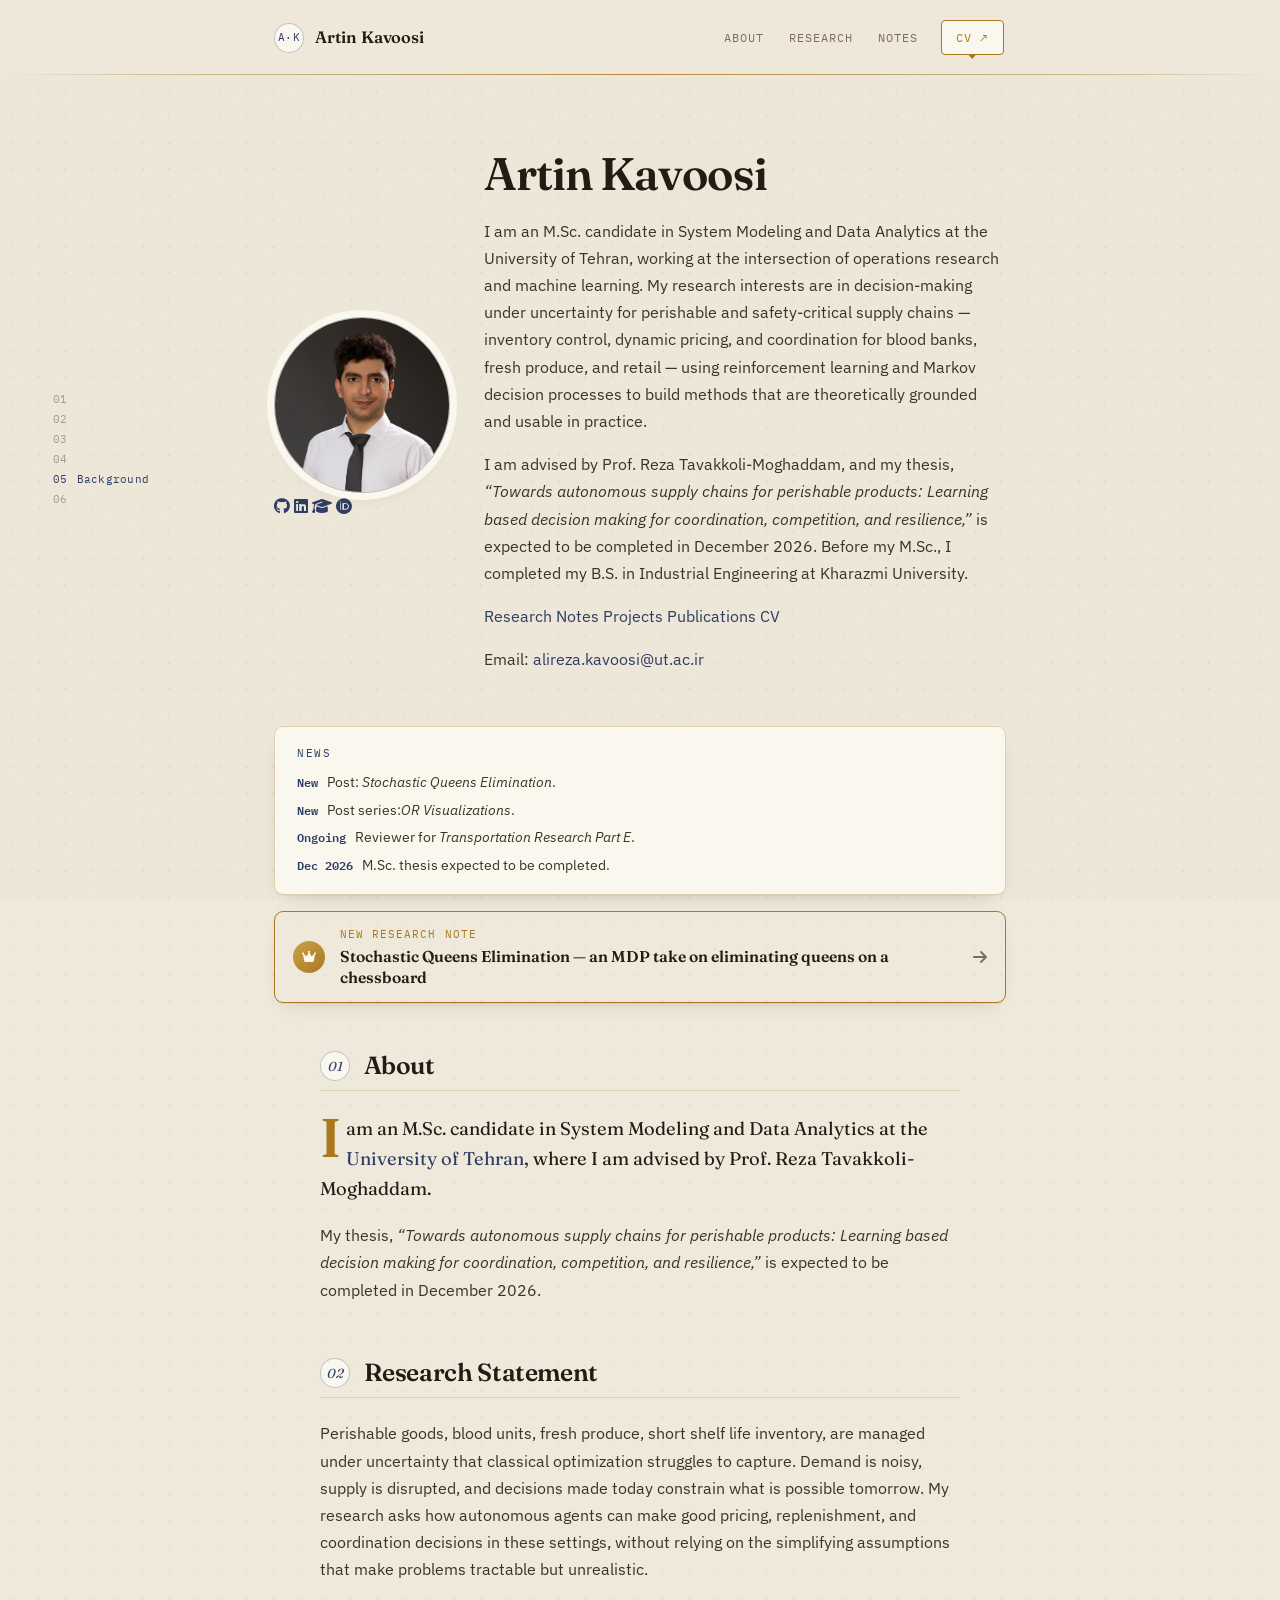
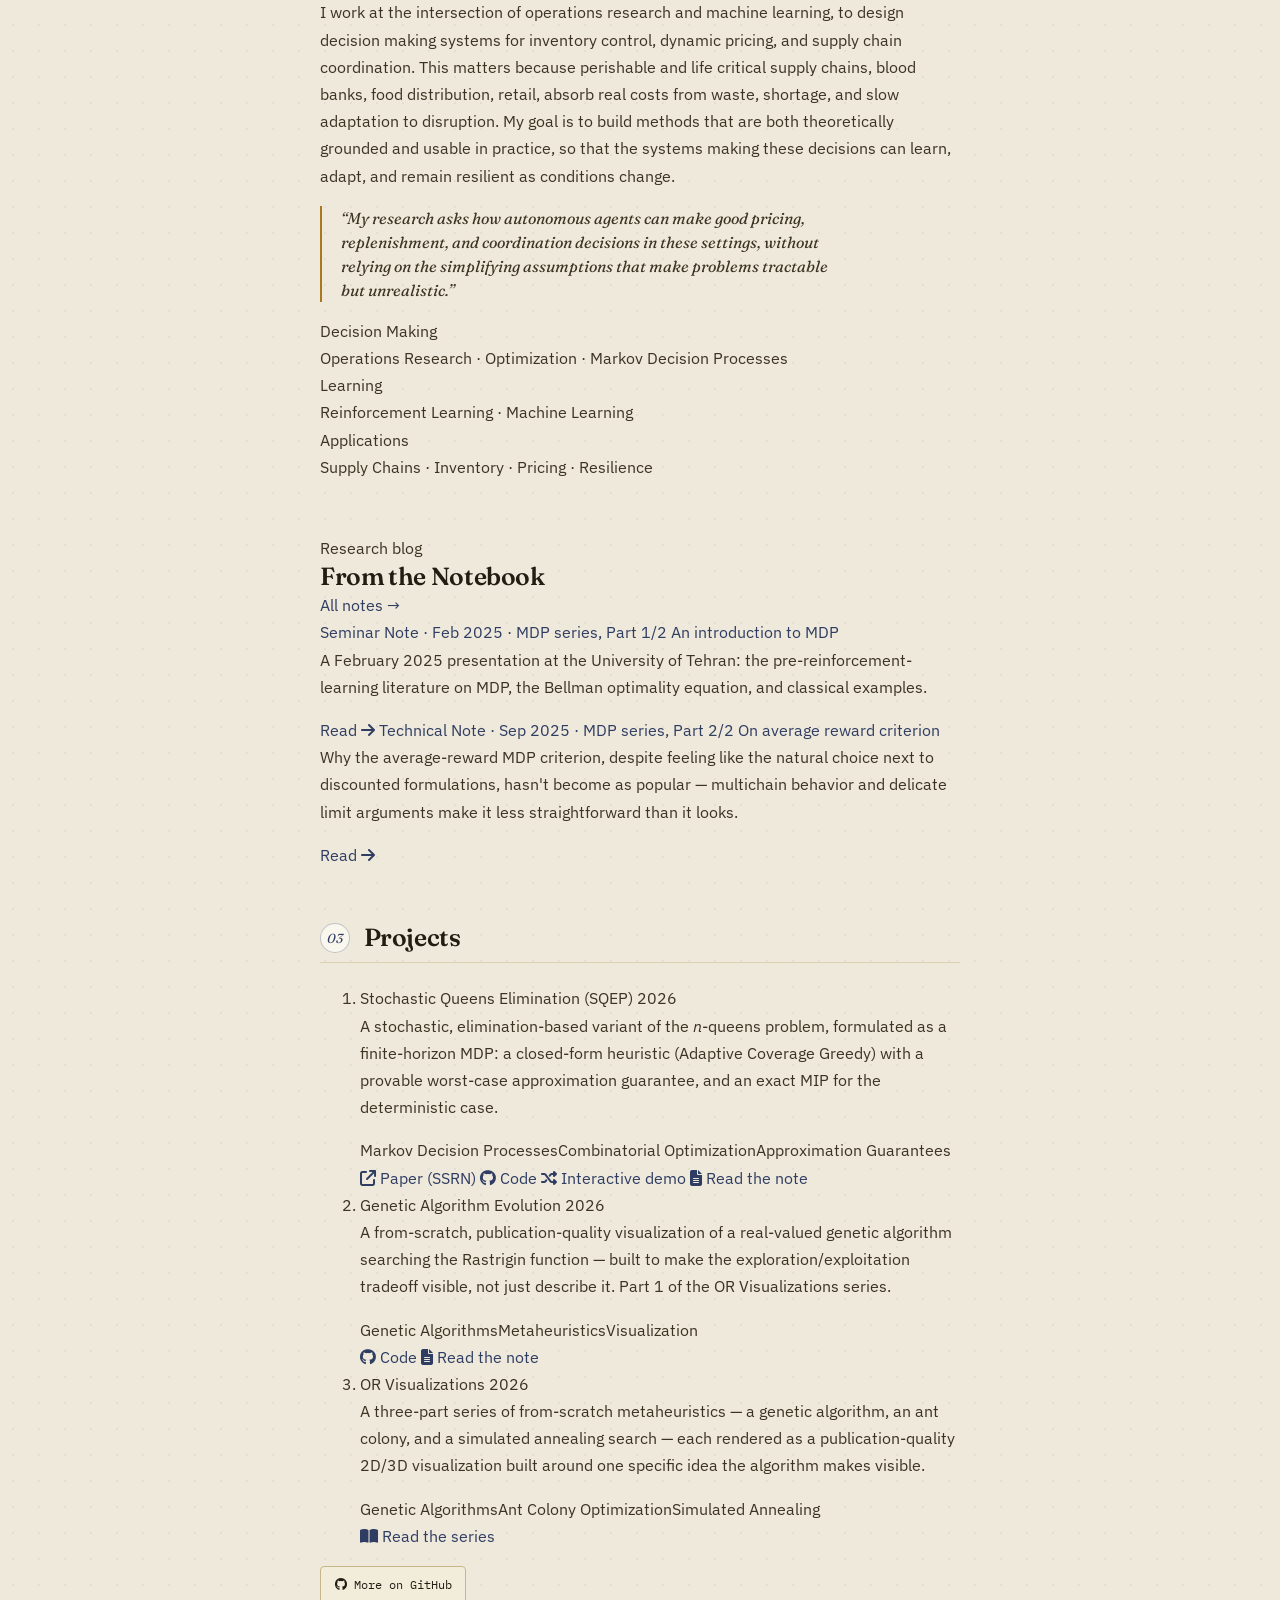
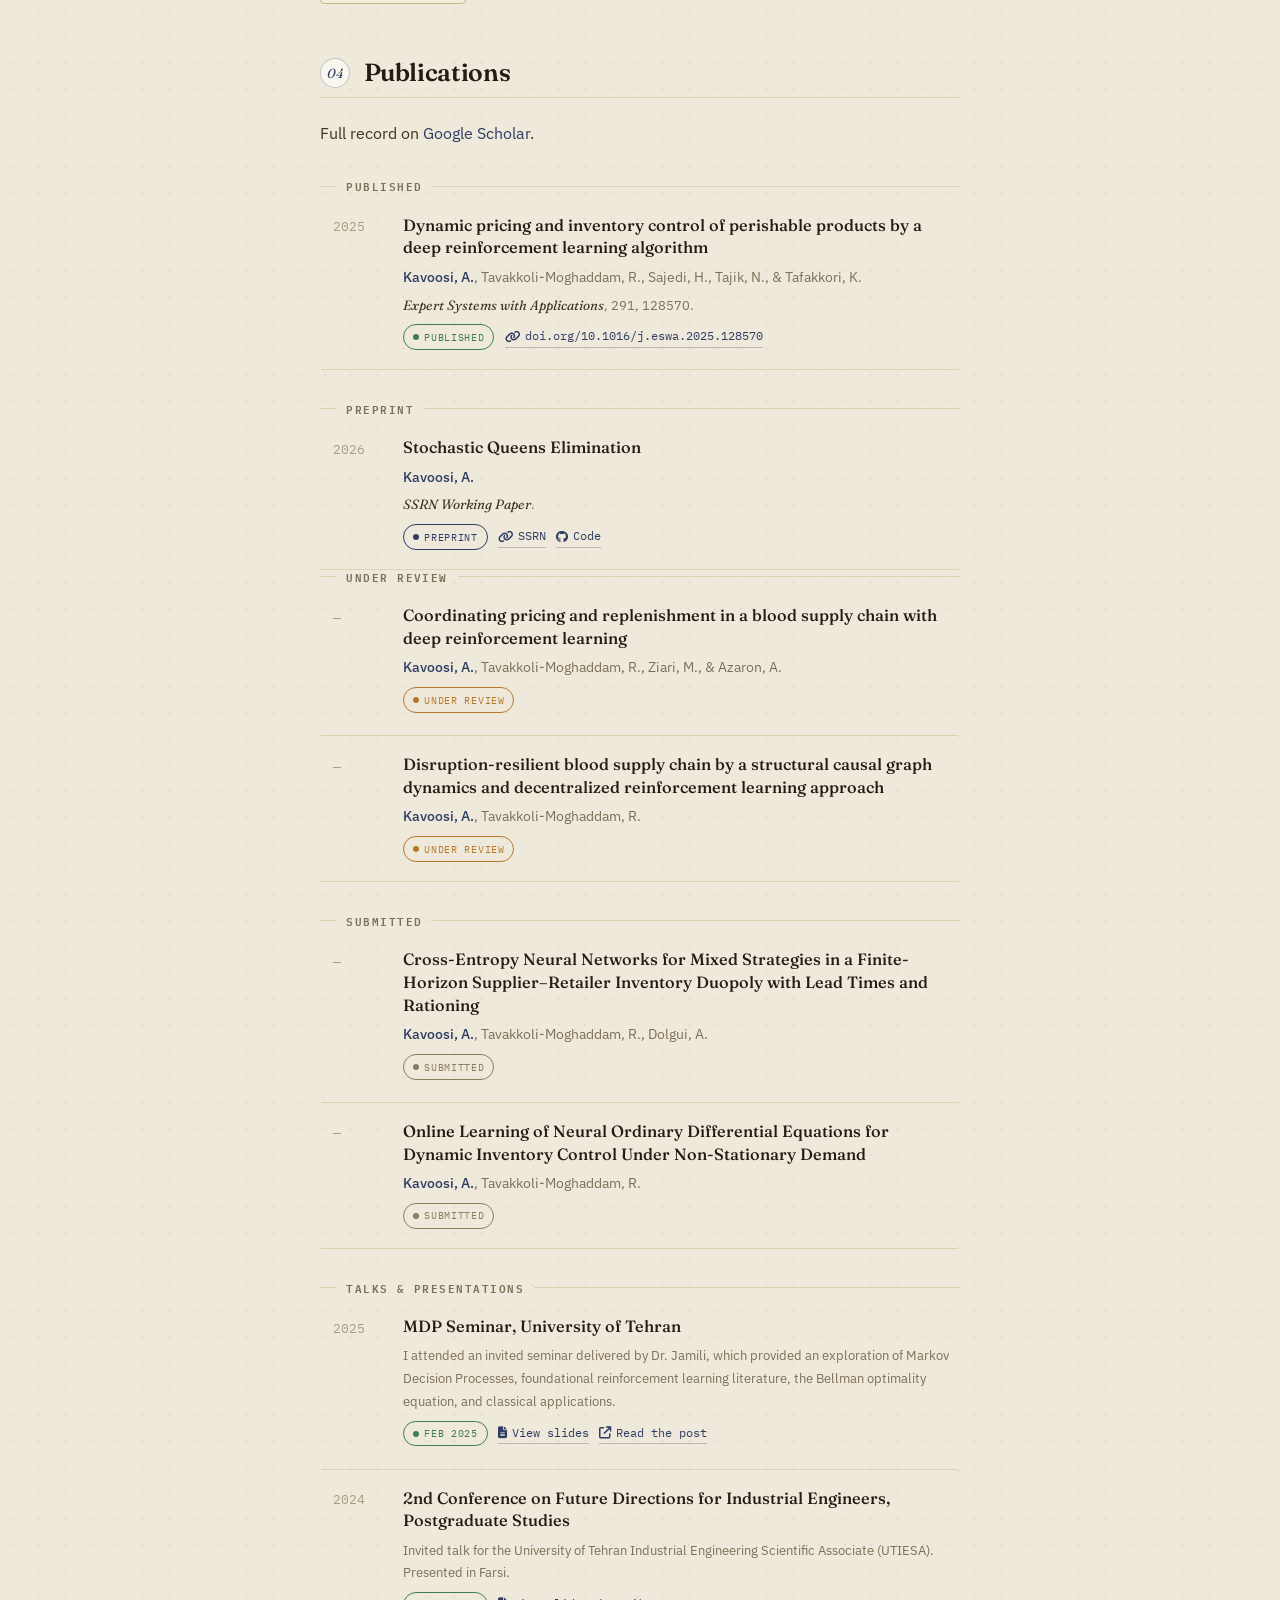
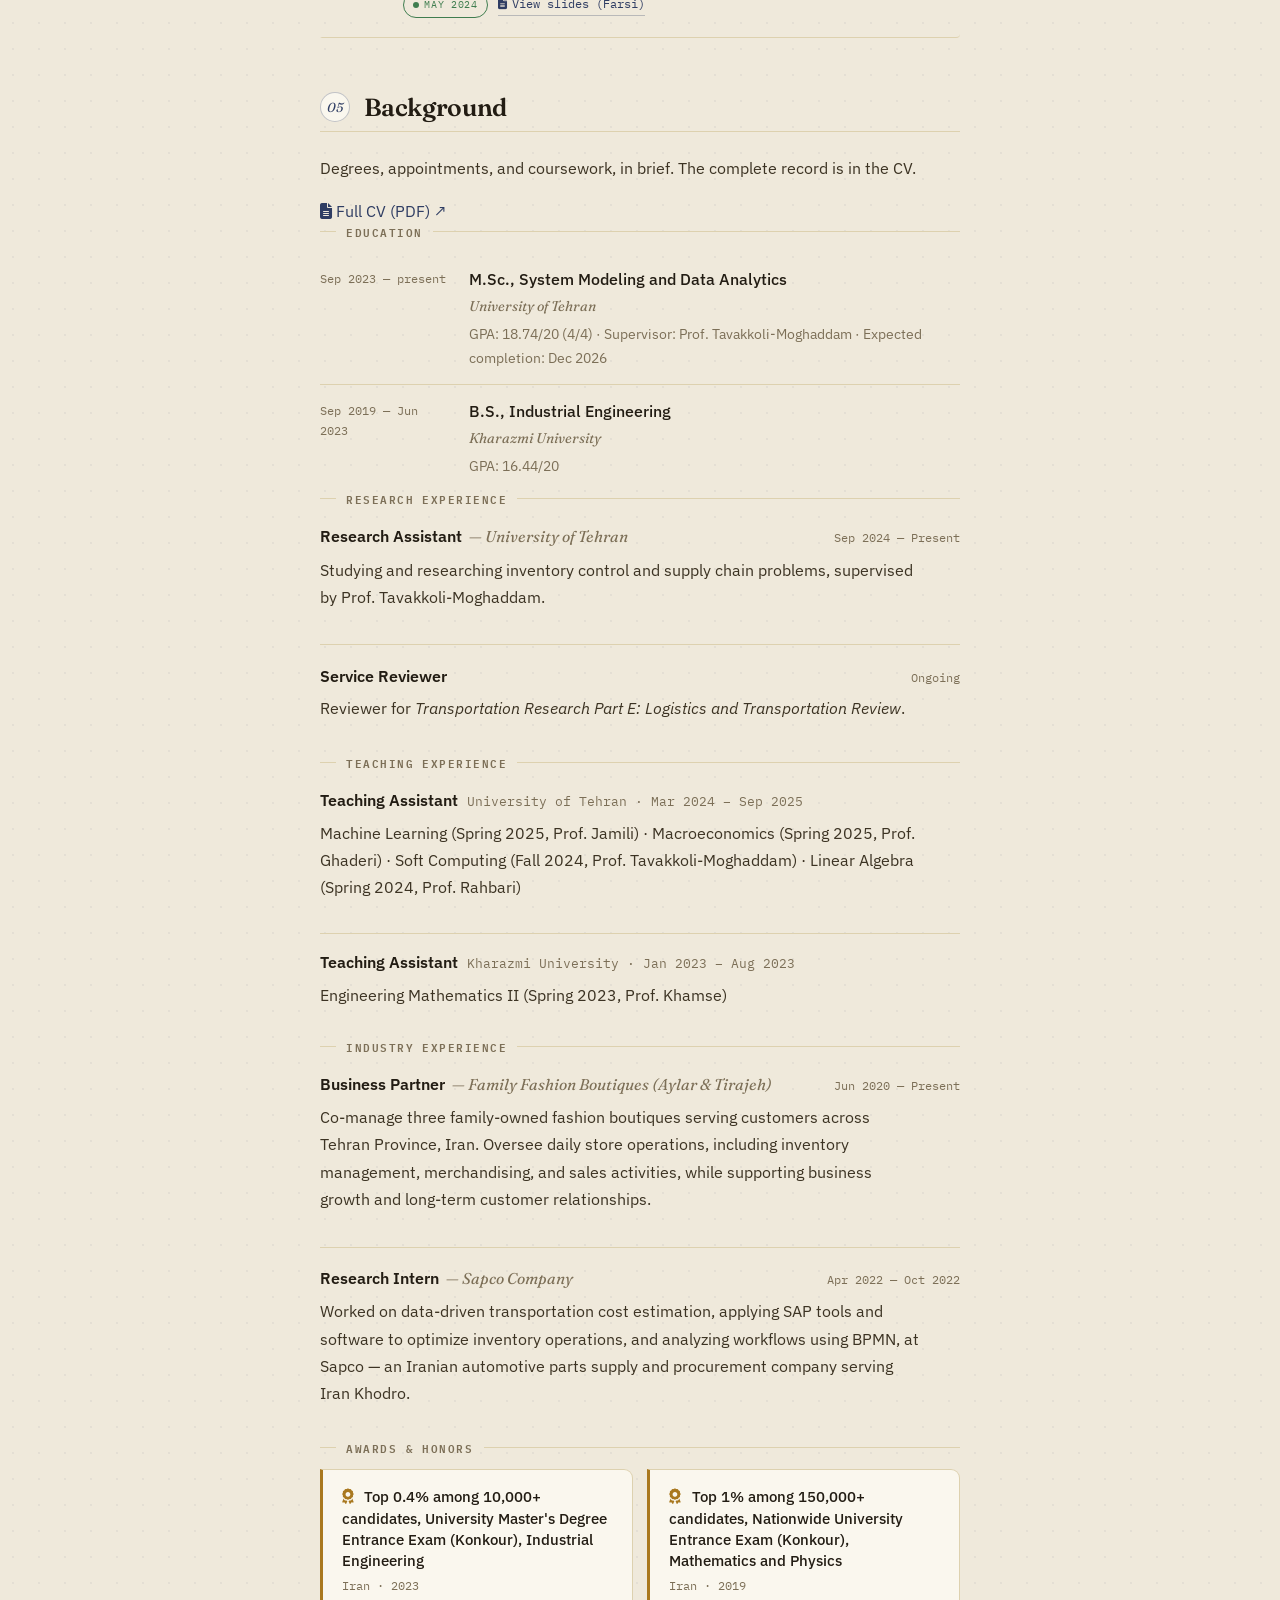
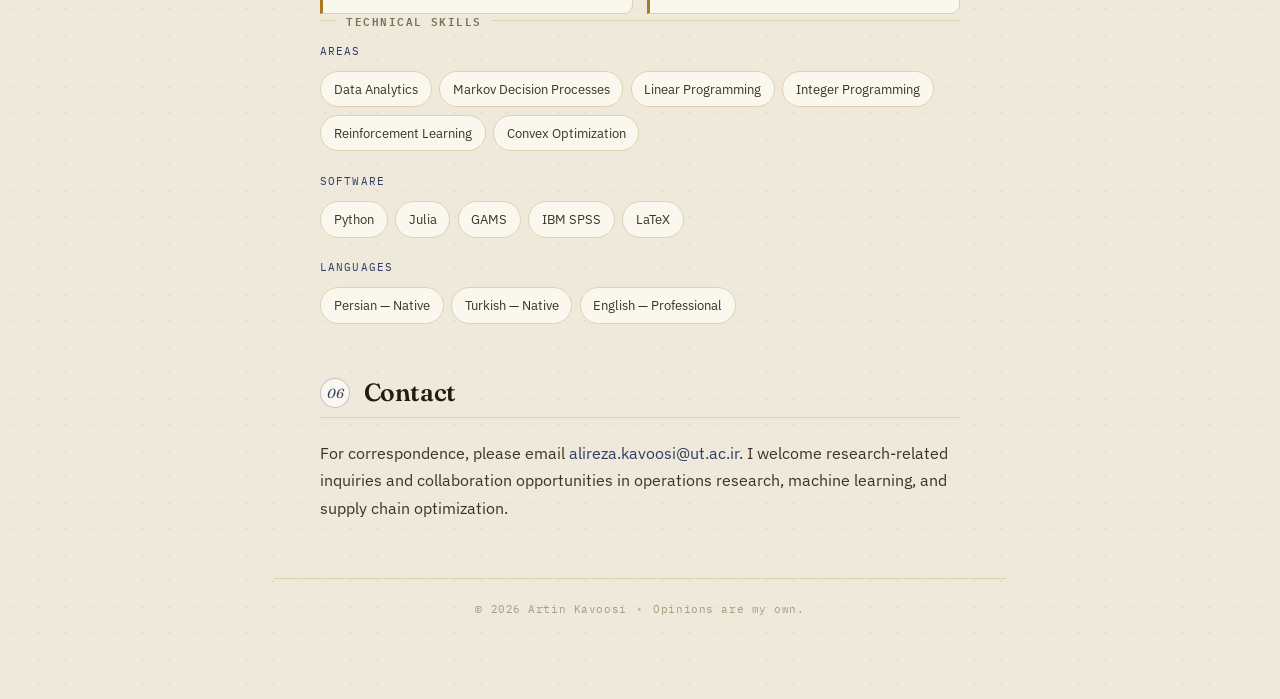
==== index.html @ 7ee3f19a "Update index.html" ====
<!DOCTYPE html>
<html lang="en">

<head>
  <meta charset="UTF-8">


  <title>Artin Kavoosi — M.Sc. Candidate, University of Tehran</title>
  <meta name="viewport" content="width=device-width, initial-scale=1">

  <meta name="google-site-verification" content="qWkISiHsjcjL6qno61SncezBY15m0ONMcnDaO63H0Ao" />

  <meta name="description"
    content="Academic homepage of Artin (Alireza) Kavoosi, M.Sc. candidate in System Modeling and Data Analytics at the University of Tehran, working on reinforcement learning for supply chains and inventory control.">
  <meta name="theme-color" content="#ffffff">
  <link rel="canonical" href="https://akavosi.github.io/">

  <meta property="og:type" content="website">
  <meta property="og:title" content="Artin Kavoosi — Academic Homepage">
  <meta property="og:description"
    content="M.Sc. candidate in System Modeling and Data Analytics at the University of Tehran. Researching operations research, reinforcement learning, and supply chain optimization.">
  <meta property="og:image" content="https://akavosi.github.io/picture.png">
  <meta property="og:url" content="https://akavosi.github.io/">

  <meta name="twitter:card" content="summary_large_image">
  <meta name="twitter:title" content="Artin Kavoosi — Academic Homepage">
  <meta name="twitter:description"
    content="M.Sc. candidate in System Modeling and Data Analytics at the University of Tehran.">
  <meta name="twitter:image" content="https://akavosi.github.io/picture.png">

  <script type="application/ld+json">
    {
      "@context": "https://schema.org",
      "@type": "Person",
      "name": "Artin (Alireza) Kavoosi",
      "url": "https://akavosi.github.io/",
      "image": "https://akavosi.github.io/picture.png",
      "jobTitle": "M.Sc. Candidate in System Modeling and Data Analytics",
      "affiliation": {
        "@type": "CollegeOrUniversity",
        "name": "University of Tehran",
        "url": "https://ut.ac.ir"
      },
      "email": "mailto:alireza.kavoosi@ut.ac.ir",
      "alumniOf": [
        { "@type": "CollegeOrUniversity", "name": "Kharazmi University" },
        { "@type": "CollegeOrUniversity", "name": "University of Tehran" }
      ]
    }
  </script>

  <link rel="icon" type="image/png" sizes="32x32" href="favicon.png">
  <link rel="shortcut icon" type="image/png" href="favicon.png">

  <link rel="preconnect" href="https://fonts.googleapis.com">
  <link rel="preconnect" href="https://fonts.gstatic.com" crossorigin>
  <link href="https://fonts.googleapis.com/css2?family=Fraunces:ital,opsz,wght@0,9..144,400;0,9..144,500;0,9..144,600;0,9..144,700;1,9..144,400;1,9..144,500&amp;family=IBM+Plex+Mono:wght@400;500&amp;family=IBM+Plex+Sans:wght@300;400;500;600&amp;display=swap" rel="stylesheet">
  <link rel="stylesheet" href="https://cdnjs.cloudflare.com/ajax/libs/font-awesome/6.5.1/css/all.min.css">

  <link rel="stylesheet" href="style.css">
</head>

<body>

  <script>
    if (!window.matchMedia || !window.matchMedia('(prefers-reduced-motion: reduce)').matches) {
      document.documentElement.classList.add('js-ready');
    }
  </script>
  <div class="scroll-progress" id="scroll-progress" aria-hidden="true"></div>

  <a href="#about" class="skip-link">Skip to content</a>
  <div class="grain" aria-hidden="true"></div>

  <header class="site-header">
    <div class="header-inner">
      <a href="#top" class="branding" aria-label="Artin Kavoosi — home">
        <span class="monogram" aria-hidden="true">A·K</span>
        <span class="brand-name">Artin Kavoosi</span>
      </a>

              <nav class="nav-links" aria-label="Primary">
          <a href="#about">About</a>
          <a href="#research">Research</a>
          <a href="blog/index.html">Notes</a>
          <a href="cv.pdf" class="nav-primary" target="_blank" rel="noopener" aria-label="Curriculum Vitae (PDF, opens in new tab)">CV ↗</a>
        </nav>
    </div>
  </header>

  <nav class="section-rail" aria-label="Section navigation">
    <a href="#about"><span class="rail-num">01</span><span class="rail-label">About</span></a>
    <a href="#research"><span class="rail-num">02</span><span class="rail-label">Research</span></a>
    <a href="#projects"><span class="rail-num">03</span><span class="rail-label">Projects</span></a>
    <a href="#publications"><span class="rail-num">04</span><span class="rail-label">Publications</span></a>
    <a href="#background"><span class="rail-num">05</span><span class="rail-label">Background</span></a>
    <a href="#contact"><span class="rail-num">06</span><span class="rail-label">Contact</span></a>
  </nav>

  <main class="page" id="top">
    <div class="page-inner">

      <section class="hero">
        <div class="hero-top">
          <div class="hero-portrait">
            <img src="picture.png" alt="Artin Kavoosi" class="hero-photo" loading="eager">
            <div class="hero-social">
              <a href="https://github.com/akavosi" target="_blank" rel="noopener" title="GitHub" aria-label="GitHub"><i class="fa-brands fa-github" aria-hidden="true"></i></a>
              <a href="https://www.linkedin.com/in/akavoosi/" target="_blank" rel="noopener" title="LinkedIn" aria-label="LinkedIn"><i class="fa-brands fa-linkedin" aria-hidden="true"></i></a>
              <a href="https://scholar.google.com/citations?hl=en&amp;user=gIBr2zQAAAAJ" target="_blank" rel="noopener" title="Google Scholar" aria-label="Google Scholar"><i class="fas fa-graduation-cap" aria-hidden="true"></i></a>
              <a href="https://orcid.org/0009-0002-1033-5480" target="_blank" rel="noopener" title="ORCID" aria-label="ORCID"><i class="fa-brands fa-orcid" aria-hidden="true"></i></a>
            </div>
          </div>

          <div class="hero-intro">
            <h1>Artin Kavoosi</h1>

            <p class="hero-bio">
              I am an M.Sc. candidate in System Modeling and Data Analytics at the University of
              Tehran, working at the intersection of operations research and machine learning. My
              research interests are in decision-making under uncertainty for perishable and
              safety-critical supply chains &mdash; inventory control, dynamic pricing, and
              coordination for blood banks, fresh produce, and retail &mdash; using reinforcement
              learning and Markov decision processes to build methods that are theoretically
              grounded and usable in practice.
            </p>
            <p class="hero-bio">
              I am advised by Prof. Reza Tavakkoli-Moghaddam, and my thesis,
              <em>&ldquo;Towards autonomous supply chains for perishable products: Learning based
              decision making for coordination, competition, and resilience,&rdquo;</em> is expected
              to be completed in December 2026. Before my M.Sc., I completed my B.S. in Industrial
              Engineering at Kharazmi University.
            </p>

            <nav class="hero-jump" aria-label="Quick links">
              <a href="#research">Research</a>
              <a href="blog/index.html">Notes</a>
              <a href="#projects">Projects</a>
              <a href="#publications">Publications</a>
              <a href="cv.pdf" target="_blank" rel="noopener">CV</a>
            </nav>

            <p class="hero-contact-line">
              Email: <a href="mailto:alireza.kavoosi@ut.ac.ir">alireza.kavoosi@ut.ac.ir</a>
            </p>
          </div>
        </div>

        <div class="news-strip">
          <span class="news-strip-label">News</span>
          <ul>
            <li><span class="news-date">New</span> Post: <em>Stochastic Queens Elimination</em>.</li>
            <li><span class="news-date">New</span> Post series:<em>OR Visualizations</em>.</li>
            <li><span class="news-date">Ongoing</span> Reviewer for <em>Transportation Research Part E</em>.</li>
            <li><span class="news-date">Dec 2026</span> M.Sc. thesis expected to be completed.</li>
          </ul>
        </div>

        <a href="blog/posts/sqep.html" class="featured-post-banner" aria-label="Read the featured blog post: Stochastic Queens Elimination">
          <i class="fas fa-crown featured-post-icon" aria-hidden="true"></i>
          <span class="featured-post-text">
            <span class="featured-post-kicker">New research note</span>
            <span class="featured-post-title">Stochastic Queens Elimination — an MDP take on eliminating queens on a chessboard</span>
          </span>
          <i class="fas fa-arrow-right featured-post-arrow" aria-hidden="true"></i>
        </a>
      </section>

      <div class="section-thread">
      <section id="about" class="section">
        <div class="section-head">
          <span class="section-num">01</span>
          <h2>About</h2>
        </div>
        <p class="lede drop-cap">
          I am an M.Sc. candidate in System Modeling and Data Analytics at the
          <a href="https://ut.ac.ir" target="_blank" rel="noopener">University of Tehran</a>,
          where I am advised by Prof. Reza Tavakkoli-Moghaddam.
        </p>
        <p>
          My thesis, <em>“Towards autonomous supply chains for perishable products: Learning based
          decision making for coordination, competition, and resilience,”</em> is expected to be completed
          in December 2026.
        </p>
      </section>

      <section id="research" class="section">
        <div class="section-head">
          <span class="section-num">02</span>
          <h2>Research Statement</h2>
        </div>
        <p>
          Perishable goods, blood units, fresh produce, short shelf life inventory, are managed under
          uncertainty that classical optimization struggles to capture. Demand is noisy, supply is
          disrupted, and decisions made today constrain what is possible tomorrow. My research asks how
          autonomous agents can make good pricing, replenishment, and coordination decisions in these
          settings, without relying on the simplifying assumptions that make problems tractable but
          unrealistic.
        </p>
        <p>
          I work at the intersection of operations research and machine learning, to design decision making systems
          for inventory control, dynamic pricing, and supply chain coordination. This matters because
          perishable and life critical supply chains, blood banks, food distribution, retail, absorb real
          costs from waste, shortage, and slow adaptation to disruption. My goal is to build methods that
          are both theoretically grounded and usable in practice, so that the systems making these
          decisions can learn, adapt, and remain resilient as conditions change.
        </p>
        <p class="pull-quote">“My research asks how autonomous agents can make good pricing, replenishment, and coordination decisions in these settings, without relying on the simplifying assumptions that make problems tractable but unrealistic.”</p>

        <div class="research-groups">
          <div>
            <span class="research-group-label">Decision Making</span>
            <div class="research-group-terms">Operations Research &middot; Optimization &middot; Markov Decision Processes</div>
          </div>
          <div>
            <span class="research-group-label">Learning</span>
            <div class="research-group-terms">Reinforcement Learning &middot; Machine Learning</div>
          </div>
          <div>
            <span class="research-group-label">Applications</span>
            <div class="research-group-terms">Supply Chains &middot; Inventory &middot; Pricing &middot; Resilience</div>
          </div>
        </div>
      </section>

      <section id="notebook" class="section notebook-teaser" aria-labelledby="notebook-heading">
        <div class="notebook-head">
          <div>
            <span class="notebook-eyebrow">Research blog</span>
            <h2 id="notebook-heading">From the Notebook</h2>
          </div>
          <a class="notebook-all-link" href="blog/index.html">All notes →</a>
        </div>
        <div class="notebook-grid">
          <a class="notebook-card" href="blog/posts/mdp.html">
            <span class="notebook-card-meta">Seminar Note &middot; Feb 2025 &middot; MDP series, Part 1/2</span>
            <span class="notebook-card-title">An introduction to MDP</span>
            <p class="notebook-card-desc">
              A February 2025 presentation at the University of Tehran: the pre-reinforcement-learning
              literature on MDP, the Bellman optimality equation, and classical examples.
            </p>
            <span class="notebook-card-read">Read <i class="fas fa-arrow-right" aria-hidden="true"></i></span>
          </a>
          <a class="notebook-card" href="blog/posts/acmdp.html">
            <span class="notebook-card-meta">Technical Note &middot; Sep 2025 &middot; MDP series, Part 2/2</span>
            <span class="notebook-card-title">On average reward criterion</span>
            <p class="notebook-card-desc">
              Why the average-reward MDP criterion, despite feeling like the natural choice next to
              discounted formulations, hasn't become as popular &mdash; multichain behavior and delicate
              limit arguments make it less straightforward than it looks.
            </p>
            <span class="notebook-card-read">Read <i class="fas fa-arrow-right" aria-hidden="true"></i></span>
          </a>
        </div>
      </section>

      <section id="projects" class="section">
        <div class="section-head">
          <span class="section-num">03</span>
          <h2>Projects</h2>
        </div>
        <ol class="projects-list">
          <li class="project-row">
            <div class="project-row-head">
              <span class="project-title">Stochastic Queens Elimination (SQEP)</span>
              <span class="project-year">2026</span>
            </div>
            <p class="project-desc-text">
              A stochastic, elimination-based variant of the <em>n</em>-queens problem, formulated as a
              finite-horizon MDP: a closed-form heuristic (Adaptive Coverage Greedy) with a provable
              worst-case approximation guarantee, and an exact MIP for the deterministic case.
            </p>
            <div class="project-tags"><span>Markov Decision Processes</span><span>Combinatorial Optimization</span><span>Approximation Guarantees</span></div>
            <div class="project-links">
              <a href="https://papers.ssrn.com/sol3/papers.cfm?abstract_id=7091398" target="_blank" rel="noopener"><i class="fas fa-arrow-up-right-from-square" aria-hidden="true"></i> Paper (SSRN)</a>
              <a href="https://github.com/akavosi/sqep" target="_blank" rel="noopener"><i class="fa-brands fa-github" aria-hidden="true"></i> Code</a>
              <a href="blog/posts/sqep-interactive.html"><i class="fas fa-shuffle" aria-hidden="true"></i> Interactive demo</a>
              <a href="blog/posts/sqep.html"><i class="fas fa-file-lines" aria-hidden="true"></i> Read the note</a>
            </div>
          </li>
          <li class="project-row">
            <div class="project-row-head">
              <span class="project-title">Genetic Algorithm Evolution</span>
              <span class="project-year">2026</span>
            </div>
            <p class="project-desc-text">
              A from-scratch, publication-quality visualization of a real-valued genetic algorithm
              searching the Rastrigin function &mdash; built to make the exploration/exploitation
              tradeoff visible, not just describe it. Part 1 of the OR Visualizations series.
            </p>
            <div class="project-tags"><span>Genetic Algorithms</span><span>Metaheuristics</span><span>Visualization</span></div>
            <div class="project-links">
              <a href="https://github.com/akavosi/genetic-algorithm-evolution" target="_blank" rel="noopener"><i class="fa-brands fa-github" aria-hidden="true"></i> Code</a>
              <a href="blog/posts/genetic-algorithm-evolution.html"><i class="fas fa-file-lines" aria-hidden="true"></i> Read the note</a>
            </div>
          </li>
          <li class="project-row">
            <div class="project-row-head">
              <span class="project-title">OR Visualizations</span>
              <span class="project-year">2026</span>
            </div>
            <p class="project-desc-text">
              A three-part series of from-scratch metaheuristics &mdash; a genetic algorithm, an ant
              colony, and a simulated annealing search &mdash; each rendered as a publication-quality
              2D/3D visualization built around one specific idea the algorithm makes visible.
            </p>
            <div class="project-tags"><span>Genetic Algorithms</span><span>Ant Colony Optimization</span><span>Simulated Annealing</span></div>
            <div class="project-links">
              <a href="blog/index.html#series"><i class="fas fa-book-open" aria-hidden="true"></i> Read the series</a>
            </div>
          </li>
        </ol>
        <p class="projects-more">
          <a class="btn-github" href="https://github.com/akavosi" target="_blank" rel="noopener">
            <i class="fa-brands fa-github" aria-hidden="true"></i>
            <span>More on GitHub</span>
          </a>
        </p>
      </section>

      <section id="publications" class="section">
        <div class="section-head">
          <span class="section-num">04</span>
          <h2>Publications</h2>
        </div>
        <p class="scholar-note">
          Full record on
          <a href="https://scholar.google.com/citations?hl=en&amp;user=gIBr2zQAAAAJ" target="_blank" rel="noopener">Google Scholar</a>.
        </p>

        <h3 class="subsection-title">Published</h3>
        <ol class="pub-list">
          <li class="pub-item">
            <div class="pub-year">2025</div>
            <div class="pub-body">
              <div class="pub-title">
                Dynamic pricing and inventory control of perishable products by a deep reinforcement
                learning algorithm
              </div>
              <div class="pub-authors">
                <strong>Kavoosi, A.</strong>, Tavakkoli-Moghaddam, R., Sajedi, H., Tajik, N., &amp; Tafakkori, K.
              </div>
              <div class="pub-venue">
                <em>Expert Systems with Applications</em>, 291, 128570.
              </div>
              <div class="pub-links">
                <span class="status-badge is-published">Published</span>
                <a class="doi-link" href="https://doi.org/10.1016/j.eswa.2025.128570" target="_blank" rel="noopener">
                  <i class="fas fa-link" aria-hidden="true"></i>
                  <span>doi.org/10.1016/j.eswa.2025.128570</span>
                </a>
              </div>
            </div>
          </li>
        </ol>

        <h3 class="subsection-title">Preprint</h3>
        <ol class="pub-list">
          <li class="pub-item">
            <div class="pub-year">2026</div>
            <div class="pub-body">
              <div class="pub-title">
                Stochastic Queens Elimination
              </div>
              <div class="pub-authors">
                <strong>Kavoosi, A.</strong>
              </div>
              <div class="pub-venue">
                <em>SSRN Working Paper</em>.
              </div>
              <div class="pub-links">
                <span class="status-badge is-preprint">Preprint</span>
                <a class="doi-link" href="https://papers.ssrn.com/sol3/papers.cfm?abstract_id=7091398" target="_blank" rel="noopener">
                  <i class="fas fa-link" aria-hidden="true"></i>
                  <span>SSRN</span>
                </a>
                <a class="doi-link" href="https://github.com/akavosi/sqep" target="_blank" rel="noopener">
                  <i class="fa-brands fa-github" aria-hidden="true"></i>
                  <span>Code</span>
                </a>
              </div>
            </div>
          </li>
        </ol>

        <div id="working-papers">
        <h3 class="subsection-title">Under Review</h3>
        <ol class="pub-list">
          <li class="pub-item">
            <div class="pub-year">—</div>
            <div class="pub-body">
              <div class="pub-title">
                Coordinating pricing and replenishment in a blood supply chain with deep reinforcement learning
              </div>
              <div class="pub-authors">
                <strong>Kavoosi, A.</strong>, Tavakkoli-Moghaddam, R., Ziari, M., &amp; Azaron, A.
              </div>
              <span class="status-badge is-review">Under Review</span>
            </div>
          </li>
          <li class="pub-item">
            <div class="pub-year">—</div>
            <div class="pub-body">
              <div class="pub-title">
                Disruption-resilient blood supply chain by a structural causal graph dynamics and
                decentralized reinforcement learning approach
              </div>
              <div class="pub-authors">
                <strong>Kavoosi, A.</strong>, Tavakkoli-Moghaddam, R.
              </div>
              <span class="status-badge is-review">Under Review</span>
            </div>
          </li>
        </ol>

        <h3 class="subsection-title">Submitted</h3>
        <ol class="pub-list">
          <li class="pub-item">
            <div class="pub-year">—</div>
            <div class="pub-body">
              <div class="pub-title">
                Cross-Entropy Neural Networks for Mixed Strategies in a Finite-Horizon Supplier–Retailer
                Inventory Duopoly with Lead Times and Rationing
              </div>
              <div class="pub-authors">
                <strong>Kavoosi, A.</strong>, Tavakkoli-Moghaddam, R., Dolgui, A.
              </div>
              <span class="status-badge is-submitted">Submitted</span>
            </div>
          </li>
          <li class="pub-item">
            <div class="pub-year">—</div>
            <div class="pub-body">
              <div class="pub-title">
                Online Learning of Neural Ordinary Differential Equations for Dynamic Inventory Control
                Under Non-Stationary Demand
              </div>
              <div class="pub-authors">
                <strong>Kavoosi, A.</strong>, Tavakkoli-Moghaddam, R.
              </div>
              <span class="status-badge is-submitted">Submitted</span>
            </div>
          </li>
        </ol>
        </div>

        <h3 class="subsection-title" id="talks">Talks &amp; Presentations</h3>
        <ol class="pub-list">
          <li class="pub-item">
            <div class="pub-year">2025</div>
            <div class="pub-body">
              <div class="pub-title">MDP Seminar, University of Tehran</div>
              <div class="pub-venue">I attended an invited seminar delivered by Dr. Jamili, which provided an exploration of Markov Decision Processes, foundational reinforcement learning literature, the Bellman optimality equation, and classical applications.</div>
              <div class="pub-links">
                <span class="status-badge is-published">Feb 2025</span>
                <a class="doi-link" href="blog/files/MDP_01.pdf" target="_blank" rel="noopener">
                  <i class="fas fa-file-lines" aria-hidden="true"></i>
                  <span>View slides</span>
                </a>
                <a class="doi-link" href="blog/posts/mdp.html">
                  <i class="fas fa-arrow-up-right-from-square" aria-hidden="true"></i>
                  <span>Read the post</span>
                </a>
              </div>
            </div>
          </li>
          <li class="pub-item">
            <div class="pub-year">2024</div>
            <div class="pub-body">
              <div class="pub-title">
                2nd Conference on Future Directions for Industrial Engineers, Postgraduate Studies
              </div>
              <div class="pub-venue">
                Invited talk for the University of Tehran Industrial Engineering Scientific Associate
                (UTIESA). Presented in Farsi.
              </div>
              <div class="pub-links">
                <span class="status-badge is-published">May 2024</span>
                <a class="doi-link" href="blog/files/UTIESA_2024_Kavoosi.pdf" target="_blank" rel="noopener">
                  <i class="fas fa-file-lines" aria-hidden="true"></i>
                  <span>View slides (Farsi)</span>
                </a>
              </div>
            </div>
          </li>
        </ol>
      </section>

      <section id="background" class="section">
        <div class="section-head">
          <span class="section-num">05</span>
          <h2>Background</h2>
        </div>
        <div class="background-intro">
          <p>Degrees, appointments, and coursework, in brief. The complete record is in the CV.</p>
          <a class="background-cv-link" href="cv.pdf" target="_blank" rel="noopener">
            <i class="fas fa-file-lines" aria-hidden="true"></i>
            <span>Full CV (PDF) ↗</span>
          </a>
        </div>

        <div class="background-block" id="education">
        <h3 class="subsection-title">Education</h3>
        <ul class="timeline">
          <li class="timeline-item">
            <div class="timeline-date">Sep 2023 — present</div>
            <div class="timeline-body">
              <div class="timeline-title">M.Sc., System Modeling and Data Analytics</div>
              <div class="timeline-place">University of Tehran</div>
              <div class="timeline-extra">
                GPA: 18.74/20 (4/4) &middot; Supervisor: Prof. Tavakkoli-Moghaddam &middot;
                Expected completion: Dec 2026
              </div>
            </div>
          </li>
          <li class="timeline-item">
            <div class="timeline-date">Sep 2019 — Jun 2023</div>
            <div class="timeline-body">
              <div class="timeline-title">B.S., Industrial Engineering</div>
              <div class="timeline-place">Kharazmi University</div>
              <div class="timeline-extra">GPA: 16.44/20</div>
            </div>
          </li>
        </ul>
        </div>

        <div class="background-block" id="research-experience">
        <h3 class="subsection-title">Research Experience</h3>
        <div class="exp-block">
          <div class="exp-header">
            <div class="exp-role">
              <strong>Research Assistant</strong>
              <span class="exp-place">— University of Tehran</span>
            </div>
            <div class="exp-dates">Sep 2024 — Present</div>
          </div>
          <p class="exp-text">
            Studying and researching inventory control and supply chain problems, supervised by
            Prof. Tavakkoli-Moghaddam.
          </p>
        </div>
        <div class="exp-block">
          <div class="exp-header">
            <div class="exp-role"><strong>Service Reviewer</strong></div>
            <div class="exp-dates">Ongoing</div>
          </div>
          <p class="exp-text">
            Reviewer for <em>Transportation Research Part E: Logistics and Transportation Review</em>.
          </p>
        </div>
        </div>

        <div class="background-block" id="teaching">
        <h3 class="subsection-title">Teaching Experience</h3>
        <div class="teaching-block">
          <div class="teaching-role">
            <strong>Teaching Assistant</strong>
            <span class="teaching-place">University of Tehran &middot; Mar 2024 – Sep 2025</span>
          </div>
          <p class="teaching-courses">
            Machine Learning (Spring 2025, Prof. Jamili) &middot;
            Macroeconomics (Spring 2025, Prof. Ghaderi) &middot;
            Soft Computing (Fall 2024, Prof. Tavakkoli-Moghaddam) &middot;
            Linear Algebra (Spring 2024, Prof. Rahbari)
          </p>
        </div>
        <div class="teaching-block">
          <div class="teaching-role">
            <strong>Teaching Assistant</strong>
            <span class="teaching-place">Kharazmi University &middot; Jan 2023 – Aug 2023</span>
          </div>
          <p class="teaching-courses">
            Engineering Mathematics II (Spring 2023, Prof. Khamse)
          </p>
        </div>
        </div>

        <div class="background-block" id="industry">
        <h3 class="subsection-title">Industry Experience</h3>
        <div class="exp-block">
          <div class="exp-header">
            <div class="exp-role">
              <strong>Business Partner</strong>
              <span class="exp-place">— Family Fashion Boutiques (Aylar &amp; Tirajeh)</span>
            </div>
            <div class="exp-dates">Jun 2020 — Present</div>
          </div>
          <p class="exp-text">
            Co-manage three family-owned fashion boutiques serving customers across Tehran Province, Iran.
            Oversee daily store operations, including inventory management, merchandising, and sales
            activities, while supporting business growth and long-term customer relationships.
          </p>
        </div>
        <div class="exp-block">
          <div class="exp-header">
            <div class="exp-role">
              <strong>Research Intern</strong>
              <span class="exp-place">— Sapco Company</span>
            </div>
            <div class="exp-dates">Apr 2022 — Oct 2022</div>
          </div>
          <p class="exp-text">
            Worked on data-driven transportation cost estimation, applying SAP tools and software to
            optimize inventory operations, and analyzing workflows using BPMN, at Sapco &mdash; an Iranian
            automotive parts supply and procurement company serving Iran Khodro.
          </p>
        </div>
        </div>

        <div class="background-block" id="awards">
        <h3 class="subsection-title">Awards &amp; Honors</h3>
        <div class="awards-grid">
          <article class="award-card">
            <div class="award-title">
              <i class="fas fa-award award-icon" aria-hidden="true"></i>
              Top 0.4% among 10,000+ candidates, University Master's Degree Entrance Exam (Konkour),
              Industrial Engineering
            </div>
            <div class="award-meta">Iran &middot; 2023</div>
          </article>
          <article class="award-card">
            <div class="award-title">
              <i class="fas fa-award award-icon" aria-hidden="true"></i>
              Top 1% among 150,000+ candidates, Nationwide University Entrance Exam (Konkour),
              Mathematics and Physics
            </div>
            <div class="award-meta">Iran &middot; 2019</div>
          </article>
        </div>
        </div>

        <div class="background-block" id="skills">
        <h3 class="subsection-title">Technical Skills</h3>
        <div class="skills-group">
          <span class="skills-group-label">Areas</span>
          <div class="skills-chips">
            <span class="skill-chip">Data Analytics</span>
            <span class="skill-chip">Markov Decision Processes</span>
            <span class="skill-chip">Linear Programming</span>
            <span class="skill-chip">Integer Programming</span>
            <span class="skill-chip">Reinforcement Learning</span>
            <span class="skill-chip">Convex Optimization</span>
          </div>
        </div>
        <div class="skills-group">
          <span class="skills-group-label">Software</span>
          <div class="skills-chips">
            <span class="skill-chip">Python</span>
            <span class="skill-chip">Julia</span>
            <span class="skill-chip">GAMS</span>
            <span class="skill-chip">IBM SPSS</span>
            <span class="skill-chip">LaTeX</span>
          </div>
        </div>
        <div class="skills-group">
          <span class="skills-group-label">Languages</span>
          <div class="skills-chips">
            <span class="skill-chip">Persian — Native</span>
            <span class="skill-chip">Turkish — Native</span>
            <span class="skill-chip">English — Professional</span>
          </div>
        </div>
        </div>
      </section>

      <section id="contact" class="section">
        <div class="section-head">
          <span class="section-num">06</span>
          <h2>Contact</h2>
        </div>
        <p>
          For correspondence, please email
          <a href="mailto:alireza.kavoosi@ut.ac.ir">alireza.kavoosi@ut.ac.ir</a>.
          I welcome research-related inquiries and collaboration opportunities in operations research,
          machine learning, and supply chain optimization.
        </p>
      </section>
      </div>

      <footer class="site-footer">
        <span>© <span id="year"></span> Artin Kavoosi</span>
        <span class="footer-disclaimer">Opinions are my own.</span>
      </footer>
    </div>
  </main>

  <script>
    document.getElementById("year").textContent = new Date().getFullYear();
  </script>
  <script src="home.js" defer></script>
</body>

</html>
---- style.css ----
:root {
  --bg-base:        #efe9db;
  --bg-elevated:    #faf7ee;
  --bg-soft:        #f2ecdb;
  --bg-hover:       #e8dfc4;

  --text-primary:   #221c13;
  --text-body:      #3c3323;
  --text-muted:     #7c6f57;
  --text-faint:     #a89b80;

  --accent:         #2f3d63;
  --accent-bright:  #4d5f96;
  --accent-soft:    rgba(47, 61, 99, 0.08);
  --accent-line:    rgba(47, 61, 99, 0.28);

  --rule:           #ddd1af;
  --rule-strong:    #c7b788;

  --status-published: #3f7d4f;
  --status-review:    #b5792a;
  --status-submitted: #8a7c5c;

  --royal-gold:        #a9781f;
  --royal-gold-bright:  #c9a24b;
  --royal-felt:         #f5ecd2;

  --selection-bg:   rgba(47, 61, 99, 0.16);

  --shadow-soft:    0 1px 0 rgba(60,45,20,0.05), 0 8px 22px -14px rgba(60,45,20,0.32);
  --shadow-lift:    0 18px 40px -18px rgba(60,45,20,0.38);

  --font-display:   'Fraunces', 'Iowan Old Style', Georgia, serif;
  --font-body:      'IBM Plex Sans', system-ui, -apple-system, sans-serif;
  --font-mono:      'IBM Plex Mono', 'SF Mono', Menlo, monospace;

  --radius:         4px;
  --radius-lg:      9px;
  --maxw:           780px;
}

*, *::before, *::after { box-sizing: border-box; }
html, body { margin: 0; padding: 0; }

@media (prefers-reduced-motion: no-preference) {
  html { scroll-behavior: smooth; }
}
html { scroll-padding-top: 84px; }

body {
  font-family: var(--font-body);
  font-size: 16px;
  line-height: 1.7;
  color: var(--text-body);
  background-color: var(--bg-base);
  background-image: radial-gradient(circle, rgba(47, 61, 99, 0.06) 1px, transparent 1.3px);
  background-size: 26px 26px;
  -webkit-font-smoothing: antialiased;
  -moz-osx-font-smoothing: grayscale;
  text-rendering: optimizeLegibility;
}

::selection { background: var(--selection-bg); color: var(--text-primary); }

/* faint paper fiber, on top of the dot lattice */
.grain {
  position: fixed;
  inset: 0;
  pointer-events: none;
  z-index: 1;
  opacity: 0.05;
  mix-blend-mode: multiply;
  background-image: url("data:image/svg+xml;utf8,<svg xmlns='http://www.w3.org/2000/svg' width='200' height='200'><filter id='n'><feTurbulence type='fractalNoise' baseFrequency='0.85' numOctaves='2' stitchTiles='stitch'/><feColorMatrix values='0 0 0 0 0.1 0 0 0 0 0.08 0 0 0 0 0.03 0 0 0 0.5 0'/></filter><rect width='200' height='200' filter='url(%23n)'/></svg>");
}

.skip-link {
  position: absolute;
  top: -100px;
  left: 1rem;
  z-index: 100;
  padding: 0.55rem 0.9rem;
  background: var(--accent);
  color: var(--bg-elevated);
  font-family: var(--font-mono);
  font-size: 0.82rem;
  font-weight: 600;
  border-radius: var(--radius);
}
.skip-link:focus { top: 0.6rem; }

h1, h2, h3, h4, h5, h6 {
  font-family: var(--font-display);
  font-weight: 600;
  color: var(--text-primary);
  letter-spacing: -0.01em;
  line-height: 1.2;
  margin: 0;
}

em { font-style: italic; }
strong { color: var(--text-primary); font-weight: 600; }

a {
  color: var(--accent);
  text-decoration: none;
  background-image: linear-gradient(to right, var(--accent-bright), var(--accent));
  background-size: 0% 1px;
  background-repeat: no-repeat;
  background-position: 0 100%;
  transition: background-size 0.3s ease, color 0.18s ease;
}
a:hover, a:focus-visible {
  background-size: 100% 1px;
  color: var(--accent-bright);
}
a:focus-visible {
  outline: 2px solid var(--accent);
  outline-offset: 3px;
  border-radius: 2px;
}



.site-header {
  position: sticky;
  top: 0;
  z-index: 50;
  background-color: color-mix(in srgb, var(--bg-base) 92%, transparent);
  backdrop-filter: blur(10px) saturate(120%);
  -webkit-backdrop-filter: blur(10px) saturate(120%);
  border-bottom: none;
}


.site-header::after {
  content: "";
  position: absolute;
  left: 0;
  right: 0;
  bottom: 0;
  height: 1px;
  background: linear-gradient(
    90deg,
    transparent 0%,
    var(--rule-strong) 12%,
    var(--royal-gold) 50%,
    var(--rule-strong) 88%,
    transparent 100%
  );
  opacity: 0.85;
}

.header-inner {
  max-width: var(--maxw);
  margin: 0 auto;
  padding: 1.25rem 1.5rem;
  display: flex;
  align-items: center;
  justify-content: space-between;
  gap: 1.5rem;
}

.branding {
  display: flex;
  align-items: center;
  gap: 0.7rem;
  color: inherit;
  background: none;
}

.monogram {
  display: inline-grid;
  place-items: center;
  width: 30px;
  height: 30px;
  border: 1px solid var(--accent-line);
  border-radius: 50%;
  font-family: var(--font-mono);
  font-size: 0.66rem;
  letter-spacing: 0.02em;
  color: var(--accent);
  background: var(--bg-elevated);
  transition: transform 0.5s cubic-bezier(.2,.8,.2,1);
}
.branding:hover .monogram { transform: rotate(180deg); }

.brand-name {
  font-family: var(--font-display);
  font-weight: 600;
  font-size: 1.03rem;
  letter-spacing: -0.005em;
  color: var(--text-primary);
}

.nav-links {
  display: flex;
  align-items: center;
  gap: 0.15rem;
  font-family: var(--font-mono);
  font-size: 0.72rem;
}

.nav-links a {
  position: relative;
  margin: 0 0.15rem;
  padding: 0.45rem 0.55rem;
  color: var(--text-muted);
  text-transform: uppercase;
  letter-spacing: 0.09em;
  background: none;
  background-image: none;
  transition: color 0.2s ease;
}


.nav-links a::after {
  content: "";
  position: absolute;
  left: 50%;
  right: 50%;
  bottom: 0.1rem;
  height: 1px;
  background: var(--royal-gold);
  transition: left 0.25s cubic-bezier(.2,.7,.2,1), right 0.25s cubic-bezier(.2,.7,.2,1);
}
.nav-links a:hover,
.nav-links a:focus-visible,
.nav-links a.active {
  color: var(--text-primary);
}
.nav-links a:hover::after,
.nav-links a:focus-visible::after,
.nav-links a.active::after {
  left: 0.55rem;
  right: 0.55rem;
}

.nav-links .nav-primary {
  margin-left: 0.55rem;
  padding: 0.42rem 0.9rem;
  border: 1px solid var(--royal-gold);
  border-radius: var(--radius);
  color: var(--royal-gold);
  background-color: var(--bg-elevated);
  transition: background-color 0.2s ease, color 0.2s ease, border-color 0.2s ease;
}

.nav-links .nav-primary::after { content: none; }
.nav-links .nav-primary::before {
  content: "";
  position: absolute;
  left: 50%;
  bottom: -5px;
  width: 9px;
  height: 5px;
  transform: translateX(-50%);
  background: var(--royal-gold);
  clip-path: polygon(0 0, 100% 0, 50% 100%);
  transition: background-color 0.2s ease;
}
.nav-links .nav-primary:hover,
.nav-links .nav-primary:focus-visible {
  background-color: var(--royal-gold);
  color: var(--bg-elevated);
  border-color: var(--royal-gold);
}



.page { padding: 0 0 5rem; position: relative; z-index: 2; }

.page-inner {
  max-width: var(--maxw);
  margin: 0 auto;
  padding: 0 1.5rem;
}

.content { min-width: 0; }

/* =========================================================
   Hero
   ========================================================= */

.hero {
  padding: 4.5rem 0 3rem;
  text-align: left;
  position: relative;
}


.hero-top {
  display: flex;
  align-items: center;
  gap: 2.1rem;
  margin-bottom: 2.3rem;
}

.hero-portrait { flex: none; }

.hero-photo {
  display: block;
  width: 176px;
  height: 176px;
  border-radius: 50%;
  margin: 0;
  object-fit: cover;
  border: 1px solid var(--accent-line);
  box-shadow: 0 0 0 7px var(--bg-elevated), var(--shadow-soft);
}

.hero-intro {
  flex: 1;
  min-width: 0;
}

.hero h1 {
  font-size: 2.85rem;
  letter-spacing: -0.02em;
  margin-bottom: 0.9rem;
}

.hero-meta {
  font-family: var(--font-mono);
  font-size: 0.85rem;
  color: var(--text-muted);
  display: flex;
  flex-wrap: wrap;
  align-items: center;
  gap: 0.5rem 0;
  justify-content: flex-start;
  margin-bottom: 1.4rem;
}
.hero-meta strong { color: var(--text-primary); font-weight: 500; }
.hero-meta span:not(:first-child) { position: relative; margin-left: 1.15rem; }
.hero-meta span:not(:first-child)::before {
  content: "";
  position: absolute;
  left: -0.68rem;
  top: 50%;
  width: 3px;
  height: 3px;
  border-radius: 50%;
  background: var(--rule-strong);
  transform: translateY(-50%);
}

.hero-links {
  display: flex;
  flex-wrap: wrap;
  gap: 0.55rem;
  justify-content: flex-start;
}

.hero-links a {
  display: inline-flex;
  align-items: center;
  gap: 0.45rem;
  padding: 0.5rem 0.95rem;
  border: 1px solid var(--rule-strong);
  border-radius: 99px;
  color: var(--text-body);
  font-size: 0.86rem;
  background: var(--bg-elevated);
  background-image: none;
  transition: border-color 0.18s ease, color 0.18s ease, transform 0.18s ease, background-color 0.18s ease;
}
.hero-links a:hover {
  border-color: var(--accent);
  color: var(--accent);
  background-color: var(--accent-soft);
  transform: translateY(-1px);
}
.hero-links a i { font-size: 0.85em; color: var(--accent); }

/* News strip */
.news-strip {
  margin: 0 0 0;
  padding: 1.1rem 1.4rem;
  background: var(--bg-elevated);
  border: 1px solid var(--rule);
  border-radius: var(--radius-lg);
  text-align: left;
  box-shadow: var(--shadow-soft);
}
.news-strip-label {
  display: block;
  font-family: var(--font-mono);
  font-size: 0.66rem;
  letter-spacing: 0.14em;
  text-transform: uppercase;
  color: var(--accent);
  margin-bottom: 0.6rem;
}
.news-strip ul {
  list-style: none;
  margin: 0;
  padding: 0;
  display: flex;
  flex-direction: column;
  gap: 0.4rem;
}
.news-strip li {
  font-size: 0.88rem;
  color: var(--text-body);
  line-height: 1.5;
}
.news-strip .news-date {
  font-family: var(--font-mono);
  font-size: 0.74rem;
  color: var(--accent);
  font-weight: 600;
  margin-right: 0.35rem;
}

/* Featured post banner */
.featured-post-banner {
  display: flex;
  align-items: center;
  gap: 0.9rem;
  margin: 1rem 0 0;
  background: linear-gradient(135deg, var(--royal-felt), var(--bg-elevated));
  border: 1px solid var(--royal-gold);
  border-radius: var(--radius-lg);
  padding: 0.9rem 1.15rem;
  text-align: left;
  text-decoration: none;
  background-image: none;
  box-shadow: var(--shadow-soft);
  transition: transform 0.15s ease, box-shadow 0.2s ease;
}
.featured-post-banner:hover {
  transform: translateY(-1px);
  box-shadow: var(--shadow-lift);
}
.featured-post-icon {
  flex: none;
  width: 32px;
  height: 32px;
  display: flex;
  align-items: center;
  justify-content: center;
  border-radius: 50%;
  background: linear-gradient(135deg, var(--royal-gold-bright), var(--royal-gold));
  color: var(--bg-elevated);
  font-size: 0.8rem;
}
.featured-post-text { display: flex; flex-direction: column; gap: 0.1rem; min-width: 0; }
.featured-post-kicker {
  font-family: var(--font-mono);
  font-size: 0.66rem;
  letter-spacing: 0.1em;
  text-transform: uppercase;
  color: var(--royal-gold);
}
.featured-post-title {
  font-family: var(--font-display);
  font-size: 0.98rem;
  font-weight: 600;
  color: var(--text-primary);
  line-height: 1.35;
}
.featured-post-arrow { margin-left: auto; color: var(--text-muted); flex: none; }
.featured-post-banner:hover .featured-post-arrow { color: var(--royal-gold); }



.section-thread {
  max-width: 640px;
  margin: 0 auto;
}

.section {
  max-width: 640px;
  margin: 0 auto 3.4rem;
  scroll-margin-top: 90px;
  position: relative;
}

.pull-quote {
  font-family: var(--font-display);
  font-style: italic;
  font-size: 1.32rem;
  line-height: 1.5;
  color: var(--text-primary);
  max-width: 52ch;
  margin: 1.6rem 0 0.4rem;
  padding-left: 1.2rem;
  border-left: 2px solid var(--royal-gold);
}

.section-head {
  display: flex;
  align-items: center;
  gap: 0.85rem;
  margin-bottom: 1.4rem;
  padding-bottom: 0.55rem;
  border-bottom: 1px solid var(--rule);
  position: relative;
}

.section-num {
  flex: none;
  width: 30px;
  height: 30px;
  display: inline-flex;
  align-items: center;
  justify-content: center;
  border-radius: 50%;
  border: 1px solid var(--accent-line);
  background: var(--bg-elevated);
  font-family: var(--font-display);
  font-style: italic;
  font-size: 0.82rem;
  color: var(--accent);
  box-shadow: 0 0 0 4px var(--bg-base);
}

.section h2 { font-size: 1.55rem; letter-spacing: -0.015em; }

.subsection-title {
  font-family: var(--font-mono);
  font-size: 0.7rem;
  letter-spacing: 0.13em;
  text-transform: uppercase;
  color: var(--text-muted);
  margin: 2rem 0 0.9rem;
  display: flex;
  align-items: center;
  gap: 0.65rem;
}
.subsection-title::before,
.subsection-title::after { content: ""; flex: 1; height: 1px; background: var(--rule); }
.subsection-title::before { flex: 0 0 16px; }
.subsection-title:first-child { margin-top: 0; }

.section p { margin: 0 0 1rem; font-size: 1rem; color: var(--text-body); }

.section p.lede {
  font-family: var(--font-display);
  font-size: 1.15rem;
  line-height: 1.65;
  color: var(--text-primary);
  margin-bottom: 1.1rem;
}


.lede.drop-cap::first-letter {
  font-family: var(--font-display);
  font-weight: 600;
  font-size: 3.4rem;
  float: left;
  line-height: 0.82;
  margin: 0.05em 0.09em 0 0;
  color: var(--royal-gold);
}

.research-note {
  padding: 1rem 1.2rem;
  background: var(--bg-elevated);
  border-left: 2px solid var(--accent);
  border-radius: 0 var(--radius) var(--radius) 0;
  margin: 1.2rem 0;
}
.research-note p { margin: 0; color: var(--text-body); font-size: 0.96rem; }

/* Status badges */
.status-badge {
  display: inline-flex;
  align-items: center;
  gap: 0.35rem;
  font-family: var(--font-mono);
  font-size: 0.63rem;
  letter-spacing: 0.07em;
  text-transform: uppercase;
  padding: 0.2rem 0.55rem;
  border-radius: 99px;
  border: 1px solid currentColor;
  white-space: nowrap;
}
.status-badge::before { content: ""; width: 6px; height: 6px; border-radius: 50%; background: currentColor; }
.status-badge.is-published { color: var(--status-published); }
.status-badge.is-review    { color: var(--status-review); }
.status-badge.is-submitted { color: var(--status-submitted); }
.status-badge.is-preprint  { color: var(--accent); }


.pub-list { list-style: none; padding: 0; margin: 0; display: flex; flex-direction: column; gap: 0.35rem; }

.pub-item {
  display: grid;
  grid-template-columns: 52px 1fr;
  gap: 1.1rem;
  padding: 1.05rem 0.7rem;
  border-top: 1px solid var(--rule);
  border-left: 2px solid transparent;
  border-radius: 0 var(--radius) var(--radius) 0;
  transition: border-left-color 0.2s ease, padding-left 0.2s ease, background-color 0.2s ease;
}
.pub-item:first-child { border-top: 0; padding-top: 0.4rem; }
.pub-item:last-child { border-bottom: 1px solid var(--rule); padding-bottom: 1.2rem; }
.pub-item:hover { border-left-color: var(--accent); padding-left: 1rem; background-color: var(--accent-soft); }
.pub-item:hover .pub-year { color: var(--accent); }

.pub-year { font-family: var(--font-mono); font-size: 0.82rem; color: var(--text-faint); padding-top: 0.15rem; transition: color 0.2s ease; }
.pub-body { min-width: 0; }
.pub-title { font-family: var(--font-display); font-weight: 500; font-size: 1.02rem; color: var(--text-primary); line-height: 1.4; margin-bottom: 0.4rem; }
.pub-authors { font-size: 0.88rem; color: var(--text-muted); margin-bottom: 0.25rem; }
.pub-authors strong { color: var(--accent); font-weight: 500; }
.pub-venue { font-size: 0.84rem; color: var(--text-muted); margin-bottom: 0.5rem; }
.pub-venue em { color: var(--text-body); font-family: var(--font-display); font-style: italic; }

.pub-links { display: flex; align-items: center; flex-wrap: wrap; gap: 0.65rem; margin-top: 0.3rem; }
.doi-link {
  display: inline-flex; align-items: center; gap: 0.3rem;
  font-family: var(--font-mono); font-size: 0.76rem; color: var(--accent);
  border-bottom: 1px solid var(--accent-line); background: none;
}
.doi-link:hover { color: var(--accent-bright); border-bottom-color: var(--accent-bright); }

.scholar-note { font-size: 0.85rem; color: var(--text-muted); margin: -0.2rem 0 0.9rem; }
.scholar-note a { color: var(--accent); }

/* Projects */
.project-grid { display: grid; grid-template-columns: repeat(auto-fill, minmax(240px, 1fr)); gap: 1rem; }
.project-card {
  background: var(--bg-elevated); border: 1px dashed var(--rule-strong); border-radius: var(--radius-lg);
  padding: 1.3rem; text-align: center;
}
.project-desc { color: var(--text-muted); font-style: italic; font-family: var(--font-display); margin: 0 0 1rem; }
.btn-github {
  display: inline-flex; align-items: center; gap: 0.45rem;
  font-family: var(--font-mono); font-size: 0.78rem; color: var(--text-primary);
  background: var(--bg-soft); border: 1px solid var(--rule-strong);
  padding: 0.45rem 0.85rem; border-radius: var(--radius);
  background-image: none; transition: background-color 0.2s ease, border-color 0.2s ease, color 0.2s ease;
}
.btn-github:hover { background-color: var(--accent); border-color: var(--accent); color: var(--bg-elevated); }

/* Timeline (education) */
.timeline { list-style: none; padding: 0; margin: 0; display: flex; flex-direction: column; }
.timeline-item { display: grid; grid-template-columns: 128px 1fr; gap: 1.3rem; padding: 0.85rem 0; border-top: 1px solid var(--rule); }
.timeline-item:first-child { border-top: 0; }
.timeline-date { font-family: var(--font-mono); font-size: 0.76rem; color: var(--text-muted); padding-top: 0.15rem; }
.timeline-title { font-size: 0.98rem; font-weight: 500; color: var(--text-primary); }
.timeline-place { font-size: 0.88rem; color: var(--text-muted); font-family: var(--font-display); font-style: italic; margin-top: 0.1rem; }
.timeline-extra { font-size: 0.86rem; color: var(--text-muted); margin-top: 0.3rem; }

/* Awards */
.awards-grid { display: grid; grid-template-columns: repeat(auto-fill, minmax(260px, 1fr)); gap: 0.9rem; }
.award-card {
  background: var(--bg-elevated); border: 1px solid var(--rule); border-left: 3px solid var(--royal-gold);
  border-radius: 0 var(--radius-lg) var(--radius-lg) 0; padding: 1.05rem 1.2rem;
  transition: background-color 0.2s ease, transform 0.2s ease;
}
.award-card:hover { background-color: var(--bg-soft); transform: translateX(2px); }
.award-icon { color: var(--royal-gold); margin-right: 0.45rem; }
.award-title { font-size: 0.95rem; font-weight: 500; color: var(--text-primary); margin-bottom: 0.3rem; line-height: 1.4; }
.award-meta { font-family: var(--font-mono); font-size: 0.74rem; color: var(--text-muted); }

/* Experience blocks (research / teaching / industry) */
.exp-block { padding: 1.1rem 0; border-top: 1px solid var(--rule); }
.exp-block:first-of-type { border-top: 0; padding-top: 0.2rem; }
.exp-header { display: flex; justify-content: space-between; align-items: baseline; gap: 1rem; margin-bottom: 0.35rem; flex-wrap: wrap; }
.exp-role { font-size: 0.98rem; }
.exp-role strong { color: var(--text-primary); }
.exp-place { color: var(--text-muted); margin-left: 0.2rem; font-style: italic; font-family: var(--font-display); }
.exp-dates { white-space: nowrap; font-family: var(--font-mono); font-size: 0.76rem; color: var(--text-muted); }
.exp-text { margin: 0.3rem 0 0; font-size: 0.93rem; color: var(--text-body); max-width: 60ch; }

.teaching-block { padding: 0.95rem 0; border-top: 1px solid var(--rule); }
.teaching-block:first-of-type { border-top: 0; padding-top: 0.2rem; }
.teaching-role { display: flex; flex-wrap: wrap; align-items: baseline; gap: 0.55rem; margin-bottom: 0.35rem; }
.teaching-place { font-size: 0.8rem; color: var(--text-muted); font-family: var(--font-mono); }
.teaching-courses { font-size: 0.92rem; color: var(--text-body); margin: 0; }

/* Skills */
.skills-group { margin-bottom: 1.3rem; }
.skills-group:last-child { margin-bottom: 0; }
.skills-group-label {
  font-family: var(--font-mono); font-size: 0.7rem; letter-spacing: 0.1em; text-transform: uppercase;
  color: var(--accent); display: block; margin-bottom: 0.6rem;
}
.skills-chips { display: flex; flex-wrap: wrap; gap: 0.45rem; }
.skill-chip {
  font-size: 0.83rem; color: var(--text-body); background: var(--bg-elevated);
  border: 1px solid var(--rule); padding: 0.38rem 0.8rem; border-radius: 99px;
  transition: border-color 0.2s ease, color 0.2s ease, background-color 0.2s ease, transform 0.2s ease;
}
.skill-chip:hover { border-color: var(--accent-line); color: var(--accent); background-color: var(--accent-soft); transform: translateY(-1px); }

/* Footer */
.site-footer {
  margin-top: 3.5rem; padding-top: 1.3rem; border-top: 1px solid var(--rule);
  font-family: var(--font-mono); font-size: 0.7rem; letter-spacing: 0.05em; color: var(--text-faint);
  display: flex; justify-content: center; align-items: center; gap: 0.6rem; flex-wrap: wrap;
  max-width: var(--maxw); margin-left: auto; margin-right: auto; padding-left: 1.5rem; padding-right: 1.5rem;
}
.footer-disclaimer::before { content: "\2022"; margin-right: 0.6rem; color: var(--rule-strong); }

@media (prefers-reduced-motion: no-preference) {
  .hero {
    opacity: 0; transform: translateY(8px);
    animation: reveal 0.6s cubic-bezier(.2,.7,.2,1) forwards;
    animation-delay: 0.02s;
  }
  @keyframes reveal { to { opacity: 1; transform: translateY(0); } }

  /* Scroll-triggered reveal, progressive enhancement only: sections are
     fully visible by default, and only start hidden-until-scrolled-into-view
     once home.js confirms it's running (html.js-ready) — see home.js. */
  html.js-ready .section {
    opacity: 0;
    transform: translateY(16px);
    transition: opacity 0.7s cubic-bezier(.2,.7,.2,1), transform 0.7s cubic-bezier(.2,.7,.2,1);
  }
  html.js-ready .section.in-view {
    opacity: 1;
    transform: translateY(0);
  }
}

.scroll-progress {
  position: fixed;
  top: 0;
  left: 0;
  height: 2px;
  width: 0%;
  background: var(--accent);
  opacity: 0.55;
  z-index: 60;
  pointer-events: none;
}
@media (prefers-reduced-motion: no-preference) {
  .scroll-progress { transition: width 0.15s ease-out; }
}



.section-rail {
  display: none;
}

@media (min-width: 1280px) {
  .section-rail {
    display: flex;
    flex-direction: column;
    gap: 0.55rem;
    position: fixed;
    left: clamp(20px, 3.5vw, 56px);
    top: 50%;
    transform: translateY(-50%);
    z-index: 40;
  }

  .section-rail a {
    display: flex;
    align-items: center;
    gap: 0.6rem;
    text-decoration: none;
    background: none;
    color: var(--text-faint);
    line-height: 1;
  }

  .section-rail .rail-num {
    font-family: var(--font-mono);
    font-size: 0.66rem;
    letter-spacing: 0.02em;
    width: 1.4rem;
    text-align: right;
    flex: none;
  }

  .section-rail .rail-label {
    font-family: var(--font-mono);
    font-size: 0.7rem;
    letter-spacing: 0.02em;
    white-space: nowrap;
    max-width: 0;
    overflow: hidden;
    opacity: 0;
    transition: max-width 0.25s ease, opacity 0.2s ease;
  }

  .section-rail a:hover .rail-label,
  .section-rail a:focus-visible .rail-label,
  .section-rail a.is-active .rail-label {
    max-width: 140px;
    opacity: 1;
  }

  .section-rail a:hover,
  .section-rail a:focus-visible {
    color: var(--text-muted);
  }

  .section-rail a.is-active {
    color: var(--accent);
  }

  .section-rail a.is-active .rail-num {
    color: var(--accent);
  }
}

@media (min-width: 1280px) and (prefers-reduced-motion: reduce) {
  .section-rail .rail-label { transition: none; }
}

@media (max-width: 640px) {
  .hero { padding: 3rem 0 2rem; text-align: center; }
  .hero-top { flex-direction: column; gap: 1.4rem; margin-bottom: 1.8rem; }
  .hero-photo { width: 136px; height: 136px; }
  .hero h1 { font-size: 2.2rem; }
  .hero-meta, .hero-links { justify-content: center; }
  .hero-meta span:not(:first-child) { margin-left: 0.9rem; }
  .section h2 { font-size: 1.3rem; }
  .pub-item { grid-template-columns: 1fr; gap: 0.35rem; }
  .pub-year { padding-top: 0; }
  .timeline-item { grid-template-columns: 1fr; gap: 0.2rem; }
  .exp-header { flex-direction: column; gap: 0.2rem; }
  .project-grid, .awards-grid { grid-template-columns: 1fr; }
  .nav-links { font-size: 0.72rem; }
  .header-inner { padding: 0.85rem 1.1rem; }
}
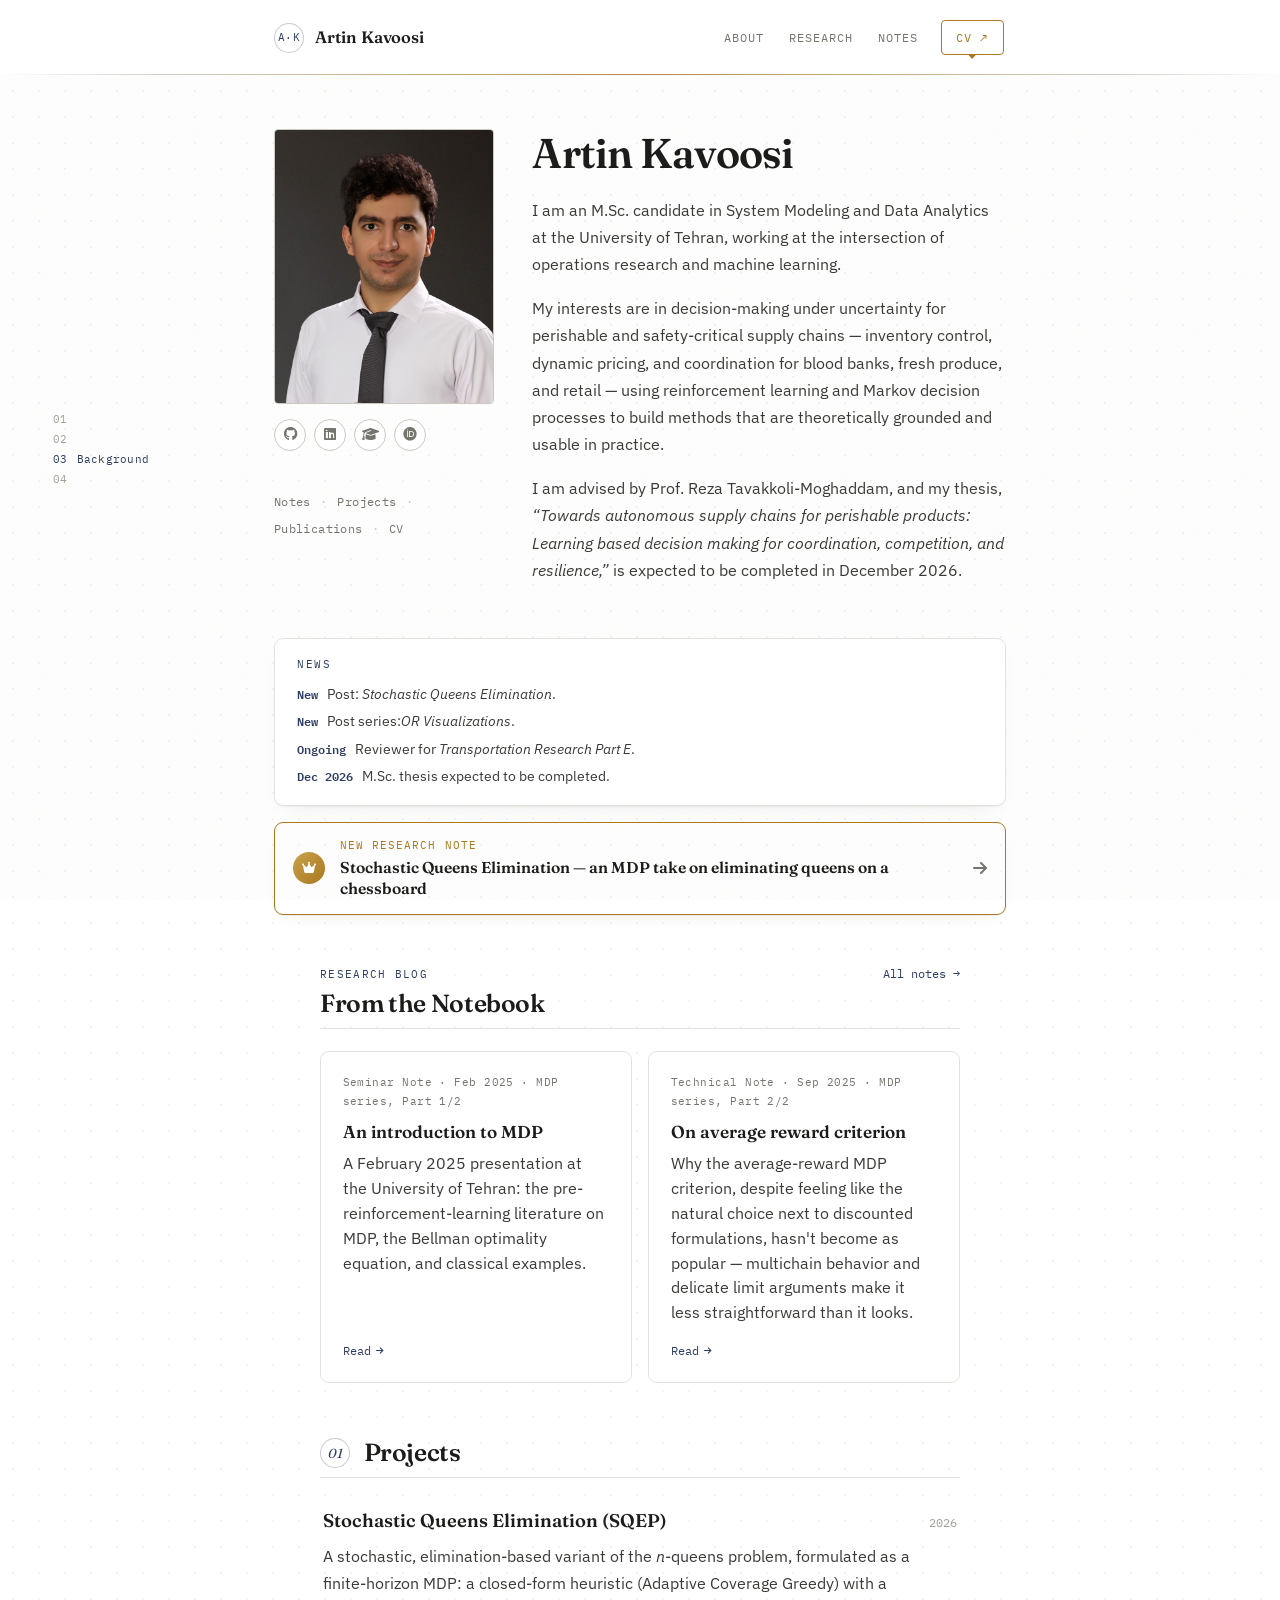
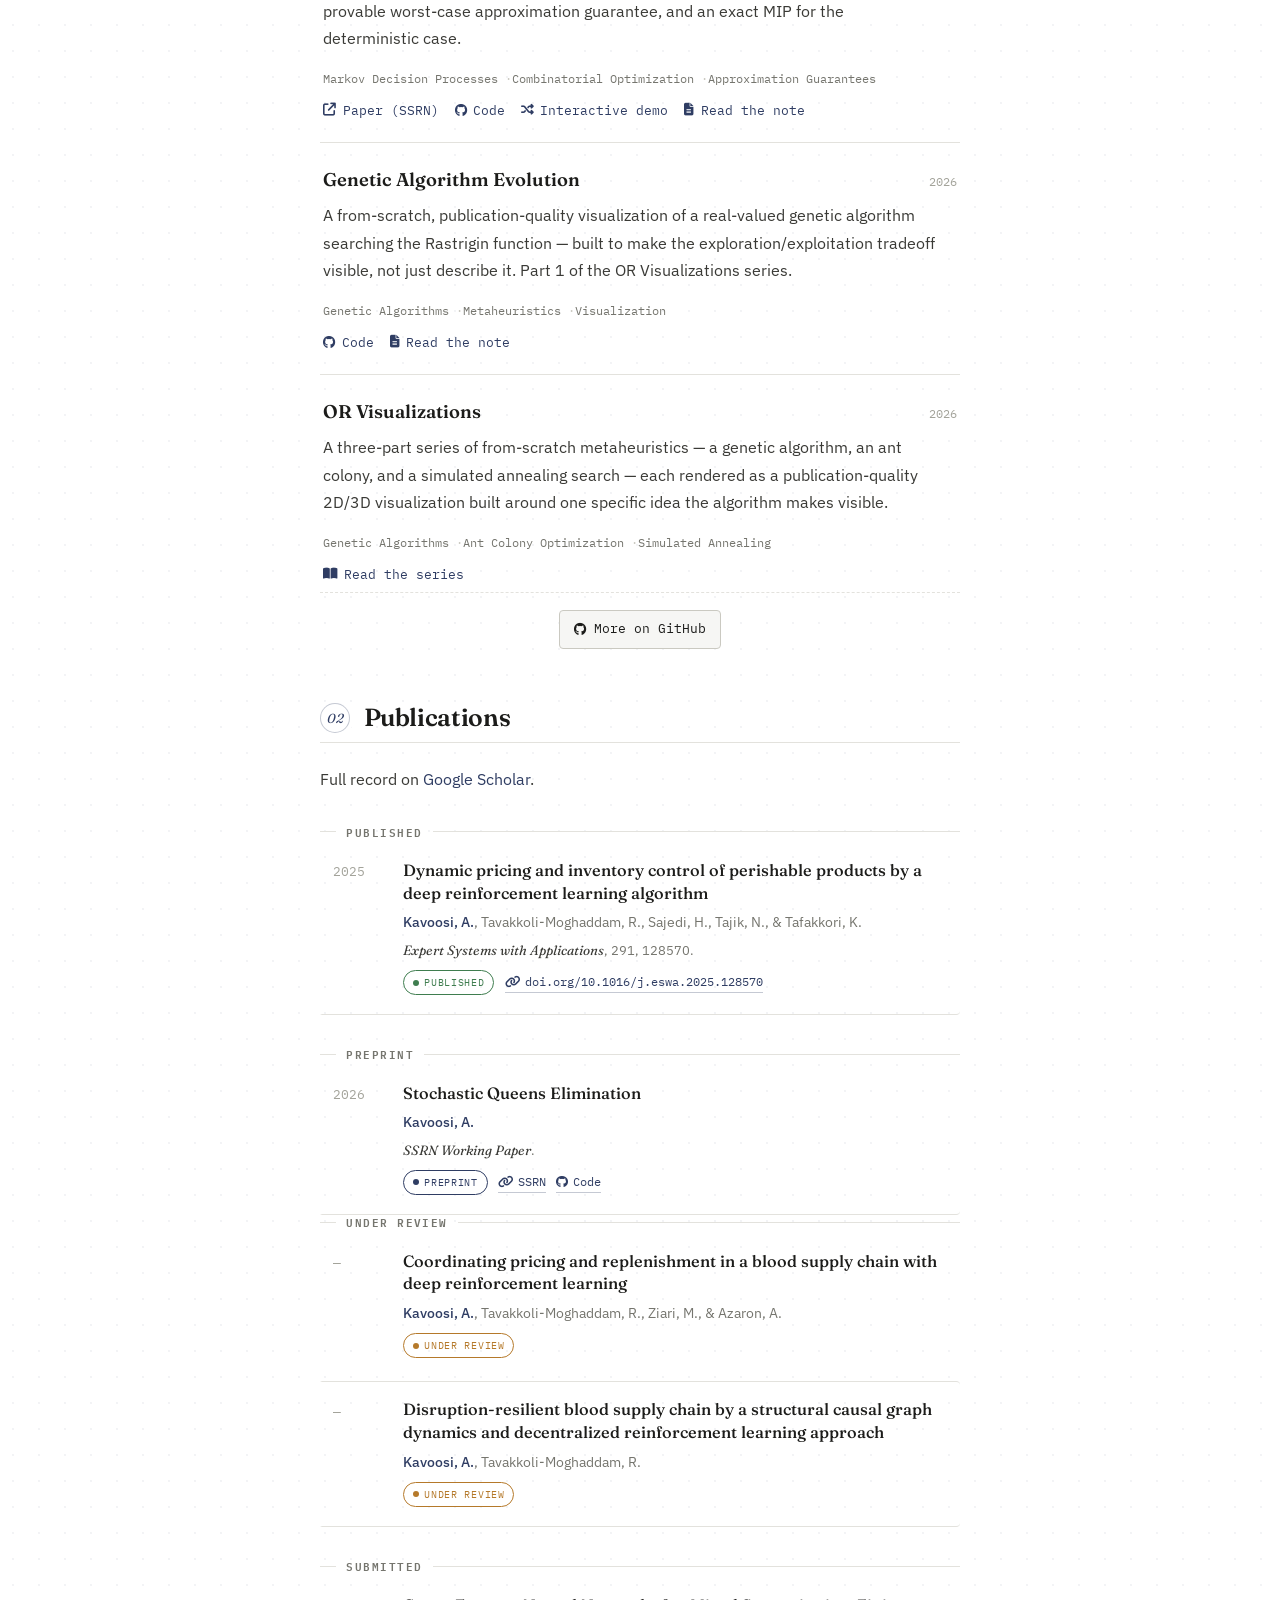
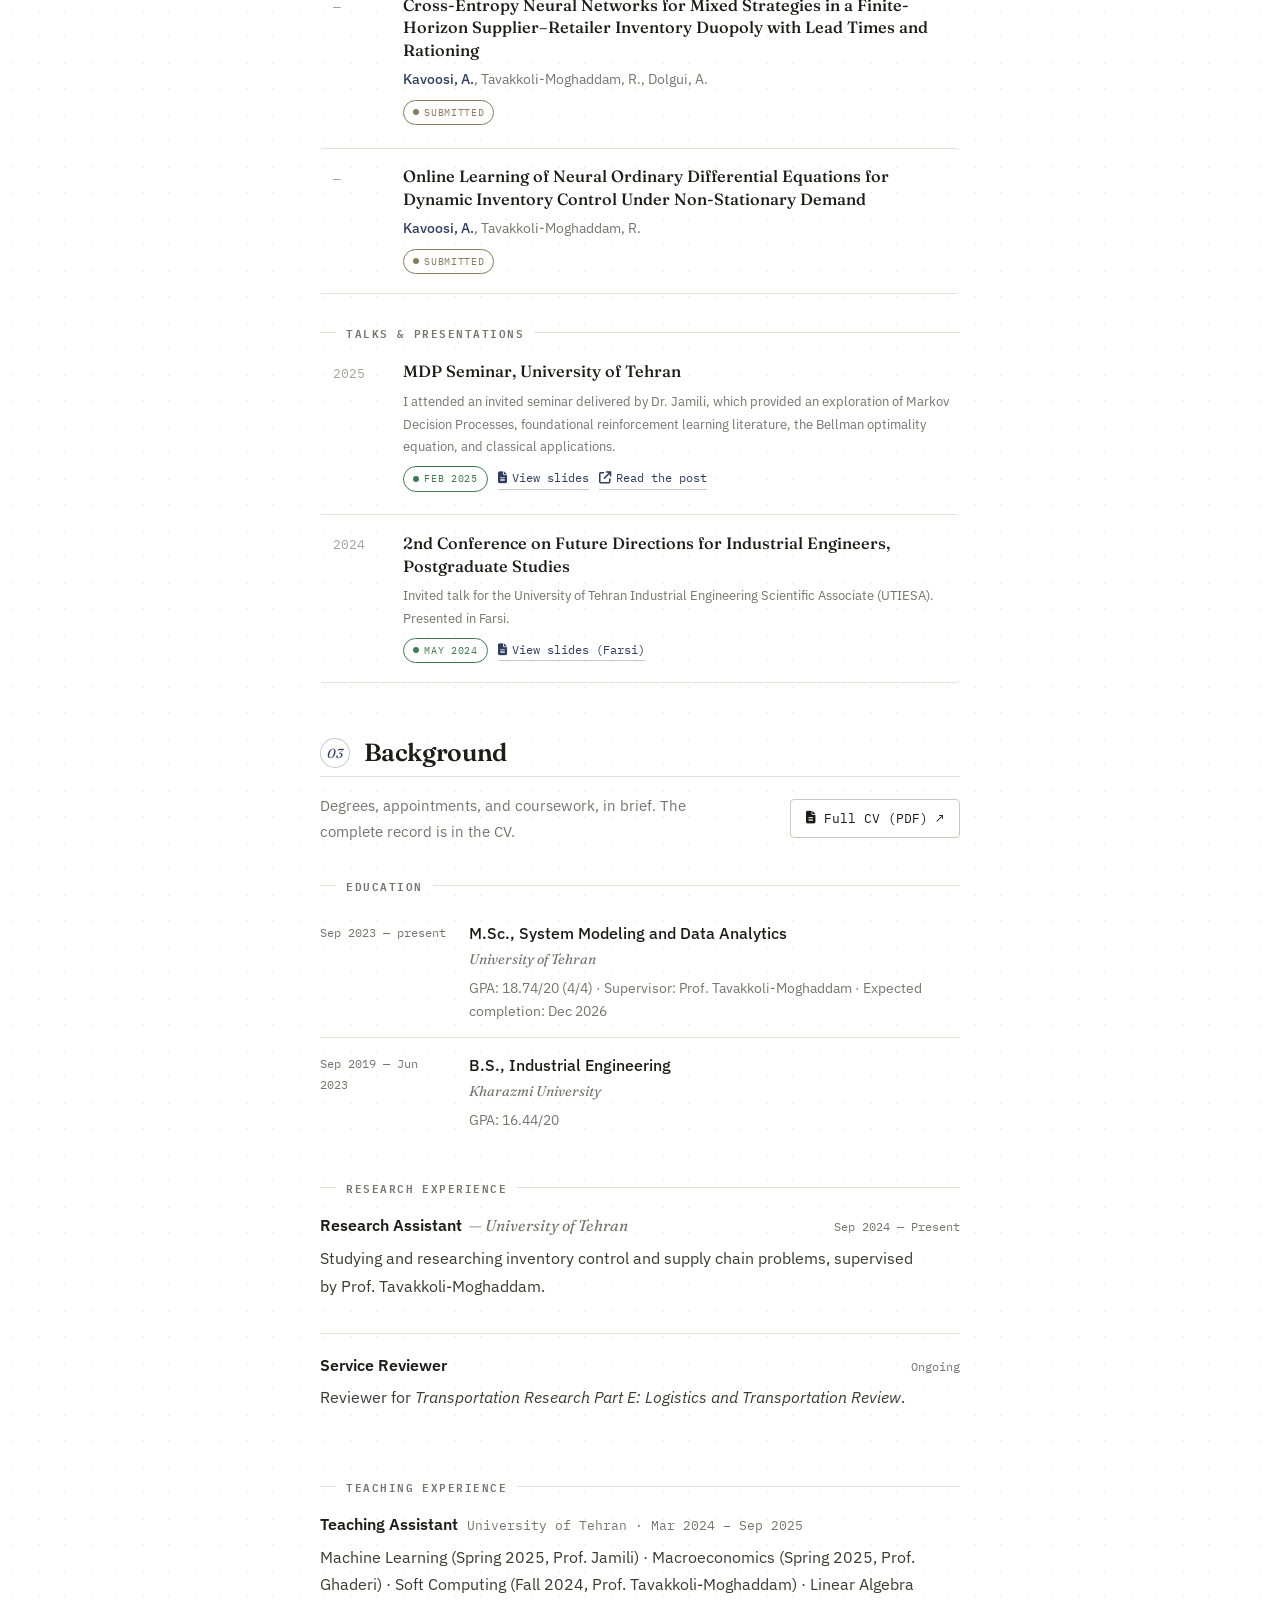
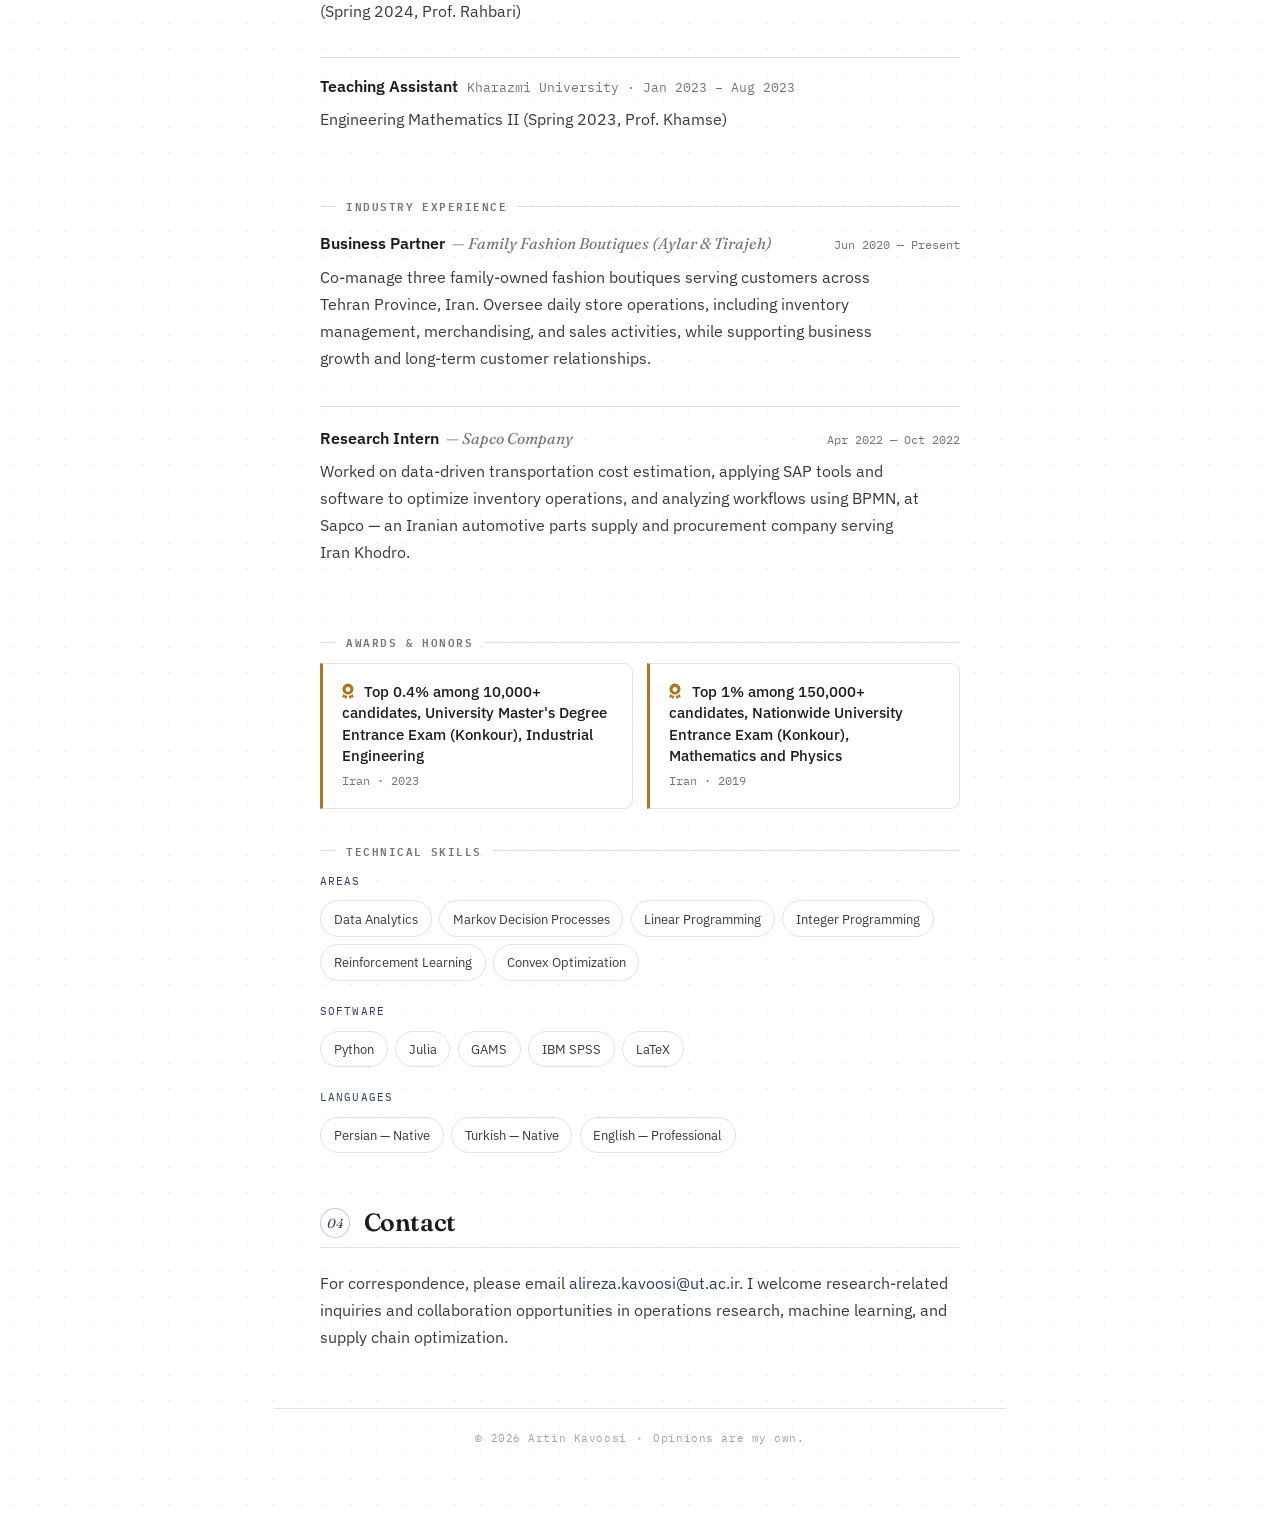
==== commit 01976e03: "Update index.html" ====
--- a/index.html
+++ b/index.html
@@ -69,7 +69,7 @@
   </script>
   <div class="scroll-progress" id="scroll-progress" aria-hidden="true"></div>
 
-  <a href="#about" class="skip-link">Skip to content</a>
+  <a href="#notebook" class="skip-link">Skip to content</a>
   <div class="grain" aria-hidden="true"></div>
 
   <header class="site-header">
@@ -89,12 +89,10 @@
   </header>
 
   <nav class="section-rail" aria-label="Section navigation">
-    <a href="#about"><span class="rail-num">01</span><span class="rail-label">About</span></a>
-    <a href="#research"><span class="rail-num">02</span><span class="rail-label">Research</span></a>
-    <a href="#projects"><span class="rail-num">03</span><span class="rail-label">Projects</span></a>
-    <a href="#publications"><span class="rail-num">04</span><span class="rail-label">Publications</span></a>
-    <a href="#background"><span class="rail-num">05</span><span class="rail-label">Background</span></a>
-    <a href="#contact"><span class="rail-num">06</span><span class="rail-label">Contact</span></a>
+    <a href="#projects"><span class="rail-num">01</span><span class="rail-label">Projects</span></a>
+    <a href="#publications"><span class="rail-num">02</span><span class="rail-label">Publications</span></a>
+    <a href="#background"><span class="rail-num">03</span><span class="rail-label">Background</span></a>
+    <a href="#contact"><span class="rail-num">04</span><span class="rail-label">Contact</span></a>
   </nav>
 
   <main class="page" id="top">
@@ -110,15 +108,31 @@
               <a href="https://scholar.google.com/citations?hl=en&amp;user=gIBr2zQAAAAJ" target="_blank" rel="noopener" title="Google Scholar" aria-label="Google Scholar"><i class="fas fa-graduation-cap" aria-hidden="true"></i></a>
               <a href="https://orcid.org/0009-0002-1033-5480" target="_blank" rel="noopener" title="ORCID" aria-label="ORCID"><i class="fa-brands fa-orcid" aria-hidden="true"></i></a>
             </div>
-          </div>
+
+            <div class="hero-links-list">
+              <nav class="hero-jump" aria-label="Quick links">
+                <a href="blog/index.html">Notes</a>
+                <a href="#projects">Projects</a>
+                <a href="#publications">Publications</a>
+                <a href="cv.pdf" target="_blank" rel="noopener">CV</a>
+              </nav>
+
+            </div>
+
+          </div>
+
+
 
           <div class="hero-intro">
             <h1>Artin Kavoosi</h1>
 
             <p class="hero-bio">
               I am an M.Sc. candidate in System Modeling and Data Analytics at the University of
-              Tehran, working at the intersection of operations research and machine learning. My
-              research interests are in decision-making under uncertainty for perishable and
+              Tehran, working at the intersection of operations research and machine learning. 
+
+            </p>
+            <p class="hero-bio">
+              My interests are in decision-making under uncertainty for perishable and
               safety-critical supply chains &mdash; inventory control, dynamic pricing, and
               coordination for blood banks, fresh produce, and retail &mdash; using reinforcement
               learning and Markov decision processes to build methods that are theoretically
@@ -128,21 +142,10 @@
               I am advised by Prof. Reza Tavakkoli-Moghaddam, and my thesis,
               <em>&ldquo;Towards autonomous supply chains for perishable products: Learning based
               decision making for coordination, competition, and resilience,&rdquo;</em> is expected
-              to be completed in December 2026. Before my M.Sc., I completed my B.S. in Industrial
-              Engineering at Kharazmi University.
-            </p>
-
-            <nav class="hero-jump" aria-label="Quick links">
-              <a href="#research">Research</a>
-              <a href="blog/index.html">Notes</a>
-              <a href="#projects">Projects</a>
-              <a href="#publications">Publications</a>
-              <a href="cv.pdf" target="_blank" rel="noopener">CV</a>
-            </nav>
-
-            <p class="hero-contact-line">
-              Email: <a href="mailto:alireza.kavoosi@ut.ac.ir">alireza.kavoosi@ut.ac.ir</a>
-            </p>
+              to be completed in December 2026.
+            </p>
+
+
           </div>
         </div>
 
@@ -167,62 +170,6 @@
       </section>
 
       <div class="section-thread">
-      <section id="about" class="section">
-        <div class="section-head">
-          <span class="section-num">01</span>
-          <h2>About</h2>
-        </div>
-        <p class="lede drop-cap">
-          I am an M.Sc. candidate in System Modeling and Data Analytics at the
-          <a href="https://ut.ac.ir" target="_blank" rel="noopener">University of Tehran</a>,
-          where I am advised by Prof. Reza Tavakkoli-Moghaddam.
-        </p>
-        <p>
-          My thesis, <em>“Towards autonomous supply chains for perishable products: Learning based
-          decision making for coordination, competition, and resilience,”</em> is expected to be completed
-          in December 2026.
-        </p>
-      </section>
-
-      <section id="research" class="section">
-        <div class="section-head">
-          <span class="section-num">02</span>
-          <h2>Research Statement</h2>
-        </div>
-        <p>
-          Perishable goods, blood units, fresh produce, short shelf life inventory, are managed under
-          uncertainty that classical optimization struggles to capture. Demand is noisy, supply is
-          disrupted, and decisions made today constrain what is possible tomorrow. My research asks how
-          autonomous agents can make good pricing, replenishment, and coordination decisions in these
-          settings, without relying on the simplifying assumptions that make problems tractable but
-          unrealistic.
-        </p>
-        <p>
-          I work at the intersection of operations research and machine learning, to design decision making systems
-          for inventory control, dynamic pricing, and supply chain coordination. This matters because
-          perishable and life critical supply chains, blood banks, food distribution, retail, absorb real
-          costs from waste, shortage, and slow adaptation to disruption. My goal is to build methods that
-          are both theoretically grounded and usable in practice, so that the systems making these
-          decisions can learn, adapt, and remain resilient as conditions change.
-        </p>
-        <p class="pull-quote">“My research asks how autonomous agents can make good pricing, replenishment, and coordination decisions in these settings, without relying on the simplifying assumptions that make problems tractable but unrealistic.”</p>
-
-        <div class="research-groups">
-          <div>
-            <span class="research-group-label">Decision Making</span>
-            <div class="research-group-terms">Operations Research &middot; Optimization &middot; Markov Decision Processes</div>
-          </div>
-          <div>
-            <span class="research-group-label">Learning</span>
-            <div class="research-group-terms">Reinforcement Learning &middot; Machine Learning</div>
-          </div>
-          <div>
-            <span class="research-group-label">Applications</span>
-            <div class="research-group-terms">Supply Chains &middot; Inventory &middot; Pricing &middot; Resilience</div>
-          </div>
-        </div>
-      </section>
-
       <section id="notebook" class="section notebook-teaser" aria-labelledby="notebook-heading">
         <div class="notebook-head">
           <div>
@@ -256,7 +203,7 @@
 
       <section id="projects" class="section">
         <div class="section-head">
-          <span class="section-num">03</span>
+          <span class="section-num">01</span>
           <h2>Projects</h2>
         </div>
         <ol class="projects-list">
@@ -320,7 +267,7 @@
 
       <section id="publications" class="section">
         <div class="section-head">
-          <span class="section-num">04</span>
+          <span class="section-num">02</span>
           <h2>Publications</h2>
         </div>
         <p class="scholar-note">
@@ -488,7 +435,7 @@
 
       <section id="background" class="section">
         <div class="section-head">
-          <span class="section-num">05</span>
+          <span class="section-num">03</span>
           <h2>Background</h2>
         </div>
         <div class="background-intro">
@@ -665,7 +612,7 @@
 
       <section id="contact" class="section">
         <div class="section-head">
-          <span class="section-num">06</span>
+          <span class="section-num">04</span>
           <h2>Contact</h2>
         </div>
         <p>
--- a/style.css
+++ b/style.css
@@ -1,21 +1,21 @@
 :root {
-  --bg-base:        #efe9db;
-  --bg-elevated:    #faf7ee;
-  --bg-soft:        #f2ecdb;
-  --bg-hover:       #e8dfc4;
-
-  --text-primary:   #221c13;
-  --text-body:      #3c3323;
-  --text-muted:     #7c6f57;
-  --text-faint:     #a89b80;
+  --bg-base:        #ffffff;
+  --bg-elevated:    #ffffff;
+  --bg-soft:        #f6f6f4;
+  --bg-hover:       #ececea;
+
+  --text-primary:   #1c1c1a;
+  --text-body:      #3a3a36;
+  --text-muted:     #75756e;
+  --text-faint:     #a3a39a;
 
   --accent:         #2f3d63;
   --accent-bright:  #4d5f96;
   --accent-soft:    rgba(47, 61, 99, 0.08);
   --accent-line:    rgba(47, 61, 99, 0.28);
 
-  --rule:           #ddd1af;
-  --rule-strong:    #c7b788;
+  --rule:           #e3e2dd;
+  --rule-strong:    #cac9c1;
 
   --status-published: #3f7d4f;
   --status-review:    #b5792a;
@@ -27,8 +27,8 @@
 
   --selection-bg:   rgba(47, 61, 99, 0.16);
 
-  --shadow-soft:    0 1px 0 rgba(60,45,20,0.05), 0 8px 22px -14px rgba(60,45,20,0.32);
-  --shadow-lift:    0 18px 40px -18px rgba(60,45,20,0.38);
+  --shadow-soft:    0 1px 0 rgba(20,20,15,0.04), 0 8px 22px -14px rgba(20,20,15,0.14);
+  --shadow-lift:    0 18px 40px -18px rgba(20,20,15,0.20);
 
   --font-display:   'Fraunces', 'Iowan Old Style', Georgia, serif;
   --font-body:      'IBM Plex Sans', system-ui, -apple-system, sans-serif;
@@ -182,7 +182,7 @@
   background: var(--bg-elevated);
   transition: transform 0.5s cubic-bezier(.2,.8,.2,1);
 }
-.branding:hover .monogram { transform: rotate(180deg); }
+.branding:hover .monogram { color: var(--royal-gold); }
 
 .brand-name {
   font-family: var(--font-display);
@@ -265,7 +265,40 @@
   border-color: var(--royal-gold);
 }
 
-
+@media (prefers-reduced-motion: no-preference) {
+  .branding:hover .monogram { transform: rotate(180deg); }
+  .award-card:hover { transform: translateX(2px); }
+  .skill-chip:hover { transform: translateY(-1px); }
+  .notebook-card:hover { transform: translateY(-2px); }
+  .notebook-card:hover .notebook-card-read i { transform: translateX(3px); }
+  .featured-post-banner:hover { transform: translateY(-1px); }
+}
+
+/* Graceful degradation for missing figures — see notes.js/home.js.
+   Keeps a broken asset from ever showing a raw browser broken-image
+   icon; shows a quiet on-brand placeholder instead. */
+.img-fallback {
+  position: relative;
+  min-height: 140px;
+  display: flex;
+  align-items: center;
+  justify-content: center;
+  background-image: repeating-linear-gradient(135deg, var(--bg-soft), var(--bg-soft) 9px, var(--bg-hover) 9px, var(--bg-hover) 18px);
+  border-radius: var(--radius);
+}
+.img-fallback img { display: none; }
+.img-fallback::after {
+  content: "Figure unavailable";
+  font-family: var(--font-mono);
+  font-size: 0.7rem;
+  letter-spacing: 0.05em;
+  color: var(--text-faint);
+  background: var(--bg-elevated);
+  padding: 0.3rem 0.7rem;
+  border: 1px solid var(--rule);
+  border-radius: 99px;
+}
+.img-fallback-inline { opacity: 0; position: absolute; }
 
 .page { padding: 0 0 5rem; position: relative; z-index: 2; }
 
@@ -282,95 +315,109 @@
    ========================================================= */
 
 .hero {
-  padding: 4.5rem 0 3rem;
+  padding: 3.4rem 0 3rem;
   text-align: left;
   position: relative;
 }
 
-
 .hero-top {
-  display: flex;
-  align-items: center;
-  gap: 2.1rem;
+  display: grid;
+  grid-template-columns: 220px minmax(0, 1fr);
+  align-items: start;
+  gap: 2.4rem;
   margin-bottom: 2.3rem;
 }
 
-.hero-portrait { flex: none; }
-
+.hero-portrait {
+  grid-column: 1;
+  display: flex;
+  flex-direction: column;
+  gap: 0.9rem;
+}
 .hero-photo {
   display: block;
-  width: 176px;
-  height: 176px;
-  border-radius: 50%;
+  width: 100%;
+  aspect-ratio: 4 / 5;
+  border-radius: var(--radius);
   margin: 0;
   object-fit: cover;
-  border: 1px solid var(--accent-line);
-  box-shadow: 0 0 0 7px var(--bg-elevated), var(--shadow-soft);
+  object-position: top center;
+  border: 1px solid var(--rule-strong);
+}
+
+/* Small circular icon links under the portrait -- quieter than a row
+   of labeled pill buttons, closer to a simple social-icon treatment. */
+.hero-social {
+  display: flex;
+  flex-wrap: wrap;
+  gap: 0.5rem;
+}
+.hero-social a {
+  display: inline-flex;
+  align-items: center;
+  justify-content: center;
+  width: 32px;
+  height: 32px;
+  border-radius: 50%;
+  border: 1px solid var(--rule-strong);
+  color: var(--text-muted);
+  background: var(--bg-elevated);
+  font-size: 0.86rem;
+  background-image: none;
+  transition: color 0.18s ease, border-color 0.18s ease, background-color 0.18s ease;
+}
+.hero-social a:hover, .hero-social a:focus-visible {
+  color: var(--accent);
+  border-color: var(--accent-line);
+  background-color: var(--accent-soft);
 }
 
 .hero-intro {
-  flex: 1;
+  grid-column: 2;
   min-width: 0;
 }
 
 .hero h1 {
-  font-size: 2.85rem;
+  font-size: 2.6rem;
   letter-spacing: -0.02em;
-  margin-bottom: 0.9rem;
-}
-
-.hero-meta {
-  font-family: var(--font-mono);
-  font-size: 0.85rem;
+  margin-bottom: 1.1rem;
+}
+
+.hero-bio {
+  max-width: 62ch;
+  font-size: 1rem;
+  line-height: 1.7;
+  color: var(--text-body);
+  margin: 0 0 1.05rem;
+}
+
+.hero-jump {
+  display: flex;
+  flex-wrap: wrap;
+  align-items: center;
+  gap: 0 0;
+  font-family: var(--font-mono);
+  font-size: 0.78rem;
+  letter-spacing: 0.03em;
   color: var(--text-muted);
-  display: flex;
-  flex-wrap: wrap;
-  align-items: center;
-  gap: 0.5rem 0;
-  justify-content: flex-start;
-  margin-bottom: 1.4rem;
-}
-.hero-meta strong { color: var(--text-primary); font-weight: 500; }
-.hero-meta span:not(:first-child) { position: relative; margin-left: 1.15rem; }
-.hero-meta span:not(:first-child)::before {
-  content: "";
-  position: absolute;
-  left: -0.68rem;
-  top: 50%;
-  width: 3px;
-  height: 3px;
-  border-radius: 50%;
-  background: var(--rule-strong);
-  transform: translateY(-50%);
-}
-
-.hero-links {
-  display: flex;
-  flex-wrap: wrap;
-  gap: 0.55rem;
-  justify-content: flex-start;
-}
-
-.hero-links a {
-  display: inline-flex;
-  align-items: center;
-  gap: 0.45rem;
-  padding: 0.5rem 0.95rem;
-  border: 1px solid var(--rule-strong);
-  border-radius: 99px;
-  color: var(--text-body);
-  font-size: 0.86rem;
-  background: var(--bg-elevated);
-  background-image: none;
-  transition: border-color 0.18s ease, color 0.18s ease, transform 0.18s ease, background-color 0.18s ease;
-}
-.hero-links a:hover {
-  border-color: var(--accent);
-  color: var(--accent);
-  background-color: var(--accent-soft);
-  transform: translateY(-1px);
-}
-.hero-links a i { font-size: 0.85em; color: var(--accent); }
+  margin: 1.4rem 0 0.7rem;
+}
+.hero-jump a { color: var(--text-muted); padding: 0.2rem 0.6rem 0.2rem 0; }
+.hero-jump a:first-child { padding-left: 0; }
+.hero-jump a:hover, .hero-jump a:focus-visible { color: var(--accent); }
+.hero-jump a:not(:last-child)::after {
+  content: "·";
+  margin-left: 0.6rem;
+  color: var(--rule-strong);
+}
+
+.hero-contact-line {
+  font-family: var(--font-mono);
+  font-size: 0.84rem;
+  color: var(--text-muted);
+}
+.hero-contact-line a { color: var(--accent); }
+.hero-contact-line a:hover { color: var(--accent-bright); }
 
 /* News strip */
 .news-strip {
@@ -429,7 +476,6 @@
   transition: transform 0.15s ease, box-shadow 0.2s ease;
 }
 .featured-post-banner:hover {
-  transform: translateY(-1px);
   box-shadow: var(--shadow-lift);
 }
 .featured-post-icon {
@@ -652,7 +698,7 @@
   border-radius: 0 var(--radius-lg) var(--radius-lg) 0; padding: 1.05rem 1.2rem;
   transition: background-color 0.2s ease, transform 0.2s ease;
 }
-.award-card:hover { background-color: var(--bg-soft); transform: translateX(2px); }
+.award-card:hover { background-color: var(--bg-soft); }
 .award-icon { color: var(--royal-gold); margin-right: 0.45rem; }
 .award-title { font-size: 0.95rem; font-weight: 500; color: var(--text-primary); margin-bottom: 0.3rem; line-height: 1.4; }
 .award-meta { font-family: var(--font-mono); font-size: 0.74rem; color: var(--text-muted); }
@@ -686,7 +732,7 @@
   border: 1px solid var(--rule); padding: 0.38rem 0.8rem; border-radius: 99px;
   transition: border-color 0.2s ease, color 0.2s ease, background-color 0.2s ease, transform 0.2s ease;
 }
-.skill-chip:hover { border-color: var(--accent-line); color: var(--accent); background-color: var(--accent-soft); transform: translateY(-1px); }
+.skill-chip:hover { border-color: var(--accent-line); color: var(--accent); background-color: var(--accent-soft); }
 
 /* Footer */
 .site-footer {
@@ -809,11 +855,14 @@
 
 @media (max-width: 640px) {
   .hero { padding: 3rem 0 2rem; text-align: center; }
-  .hero-top { flex-direction: column; gap: 1.4rem; margin-bottom: 1.8rem; }
-  .hero-photo { width: 136px; height: 136px; }
+  .hero-top { grid-template-columns: 1fr; gap: 1.2rem; margin-bottom: 1.8rem; }
+  .hero-portrait { align-items: center; }
+  .hero-photo { width: 148px; height: 185px; margin: 0 auto; }
+  .hero-social { justify-content: center; }
   .hero h1 { font-size: 2.2rem; }
-  .hero-meta, .hero-links { justify-content: center; }
-  .hero-meta span:not(:first-child) { margin-left: 0.9rem; }
+  .hero-bio { margin-left: auto; margin-right: auto; }
+  .hero-jump { justify-content: center; }
+  .hero-jump a:first-child { padding-left: 0.6rem; }
   .section h2 { font-size: 1.3rem; }
   .pub-item { grid-template-columns: 1fr; gap: 0.35rem; }
   .pub-year { padding-top: 0; }
@@ -822,4 +871,160 @@
   .project-grid, .awards-grid { grid-template-columns: 1fr; }
   .nav-links { font-size: 0.72rem; }
   .header-inner { padding: 0.85rem 1.1rem; }
-}
+  .research-groups { grid-template-columns: 1fr; }
+  .notebook-grid { grid-template-columns: 1fr; }
+}
+
+/* =========================================================
+   Research identity — typographic groups (no diagram; the
+   grouping itself, via mono labels + serif terms, is the
+   structure). Sits at the end of the Research section.
+   ========================================================= */
+.research-groups {
+  display: grid;
+  grid-template-columns: repeat(3, 1fr);
+  gap: 1.4rem;
+  margin-top: 1.8rem;
+  padding-top: 1.6rem;
+  border-top: 1px solid var(--rule);
+}
+.research-group-label {
+  display: block;
+  font-family: var(--font-mono);
+  font-size: 0.7rem;
+  letter-spacing: 0.1em;
+  text-transform: uppercase;
+  color: var(--accent);
+  margin-bottom: 0.5rem;
+}
+.research-group-terms {
+  font-family: var(--font-display);
+  font-size: 1rem;
+  color: var(--text-primary);
+  line-height: 1.5;
+}
+
+/* =========================================================
+   From the Notebook — homepage teaser for the blog. Unnumbered
+   on purpose: it is connective/promotional tissue pointing at
+   the Notes page, not a core CV-style section, so it sits
+   outside the section-rail's numbering.
+   ========================================================= */
+/* max-width/margin/scroll-margin come from the shared .section
+   class also applied on the element -- kept here as a no-op
+   comment so the relationship stays obvious when this file grows. */
+.notebook-head {
+  display: flex;
+  align-items: baseline;
+  justify-content: space-between;
+  gap: 1rem;
+  margin-bottom: 1.4rem;
+  padding-bottom: 0.55rem;
+  border-bottom: 1px solid var(--rule);
+}
+.notebook-head h2 { font-size: 1.55rem; letter-spacing: -0.015em; }
+.notebook-head .notebook-eyebrow {
+  display: block;
+  font-family: var(--font-mono);
+  font-size: 0.68rem;
+  letter-spacing: 0.12em;
+  text-transform: uppercase;
+  color: var(--accent);
+  margin-bottom: 0.4rem;
+}
+.notebook-all-link { font-family: var(--font-mono); font-size: 0.78rem; white-space: nowrap; }
+
+.notebook-grid { display: grid; grid-template-columns: repeat(2, 1fr); gap: 1rem; }
+.notebook-card {
+  display: flex;
+  flex-direction: column;
+  background: var(--bg-elevated);
+  border: 1px solid var(--rule);
+  border-radius: var(--radius-lg);
+  padding: 1.3rem 1.35rem;
+  background-image: none;
+  transition: border-color 0.2s ease, transform 0.2s ease, box-shadow 0.2s ease;
+}
+.notebook-card:hover { border-color: var(--accent-line); box-shadow: var(--shadow-soft); }
+.notebook-card-meta {
+  font-family: var(--font-mono);
+  font-size: 0.7rem;
+  letter-spacing: 0.04em;
+  color: var(--text-muted);
+  margin-bottom: 0.55rem;
+}
+.notebook-card-title {
+  font-family: var(--font-display);
+  font-weight: 600;
+  font-size: 1.08rem;
+  color: var(--text-primary);
+  line-height: 1.35;
+  margin-bottom: 0.5rem;
+}
+.notebook-card-desc { font-size: 0.88rem; color: var(--text-body); line-height: 1.55; margin: 0 0 0.8rem; flex: 1; }
+.notebook-card-read {
+  display: inline-flex; align-items: center; gap: 0.35rem;
+  font-family: var(--font-mono); font-size: 0.76rem; color: var(--accent); background: none;
+}
+.notebook-card:hover .notebook-card-read { color: var(--accent-bright); }
+.notebook-card-read i { font-size: 0.7em; transition: transform 0.18s ease; }
+
+/* =========================================================
+   Projects — selected work, not a GitHub redirect. Reuses the
+   pub-list rhythm (rule-separated rows) rather than inventing a
+   new card language, so Projects reads as a sibling of
+   Publications rather than an unrelated portfolio grid.
+   ========================================================= */
+.projects-list { list-style: none; margin: 0; padding: 0; display: flex; flex-direction: column; }
+.project-row {
+  padding: 1.3rem 0.2rem;
+  border-top: 1px solid var(--rule);
+}
+.project-row:first-child { border-top: 0; padding-top: 0.3rem; }
+.project-row:last-child { padding-bottom: 0.4rem; }
+.project-row-head {
+  display: flex; align-items: baseline; justify-content: space-between; gap: 1rem; flex-wrap: wrap;
+  margin-bottom: 0.45rem;
+}
+.project-title { font-family: var(--font-display); font-weight: 600; font-size: 1.15rem; color: var(--text-primary); }
+.project-year { font-family: var(--font-mono); font-size: 0.76rem; color: var(--text-faint); white-space: nowrap; }
+.project-desc-text { font-size: 0.94rem; color: var(--text-body); max-width: 62ch; margin: 0 0 0.7rem; font-style: normal; font-family: var(--font-body); text-align: left; }
+.project-tags { font-family: var(--font-mono); font-size: 0.78rem; color: var(--text-muted); margin-bottom: 0.65rem; }
+.project-tags span:not(:last-child)::after { content: " \00b7 "; color: var(--rule-strong); }
+.project-links { display: flex; flex-wrap: wrap; gap: 1rem; }
+.project-links a {
+  display: inline-flex; align-items: center; gap: 0.4rem;
+  font-family: var(--font-mono); font-size: 0.8rem; color: var(--accent); background: none;
+}
+.project-links a:hover { color: var(--accent-bright); }
+.projects-more { margin-top: 1.4rem; padding-top: 1.1rem; border-top: 1px dashed var(--rule); text-align: center; }
+.projects-more a { font-family: var(--font-mono); font-size: 0.82rem; }
+
+/* =========================================================
+   Background (Education / Research Exp. / Teaching / Industry /
+   Skills / Awards) — kept, in full, exactly as authored, but
+   consolidated into one compact, de-emphasized section instead
+   of six equal-weight ones, with a direct link to the full PDF.
+   ========================================================= */
+.background-intro {
+  display: flex; align-items: center; justify-content: space-between; gap: 1rem; flex-wrap: wrap;
+  margin: -0.4rem 0 0.4rem;
+}
+.background-intro p { margin: 0; color: var(--text-muted); font-size: 0.92rem; max-width: 46ch; }
+.background-cv-link {
+  display: inline-flex; align-items: center; gap: 0.5rem; white-space: nowrap;
+  font-family: var(--font-mono); font-size: 0.8rem; color: var(--text-primary);
+  background: var(--bg-elevated); border: 1px solid var(--rule-strong);
+  padding: 0.5rem 0.95rem; border-radius: var(--radius); background-image: none;
+  transition: background-color 0.2s ease, border-color 0.2s ease, color 0.2s ease;
+}
+.background-cv-link:hover { background-color: var(--accent); border-color: var(--accent); color: var(--bg-elevated); }
+
+.background-block { margin-top: 2.2rem; }
+.background-block:first-of-type { margin-top: 0; }
+
+@media (max-width: 640px) {
+  .research-groups { grid-template-columns: 1fr; gap: 1.1rem; }
+  .project-row-head { flex-direction: column; gap: 0.15rem; }
+  .background-intro { flex-direction: column; align-items: flex-start; }
+}
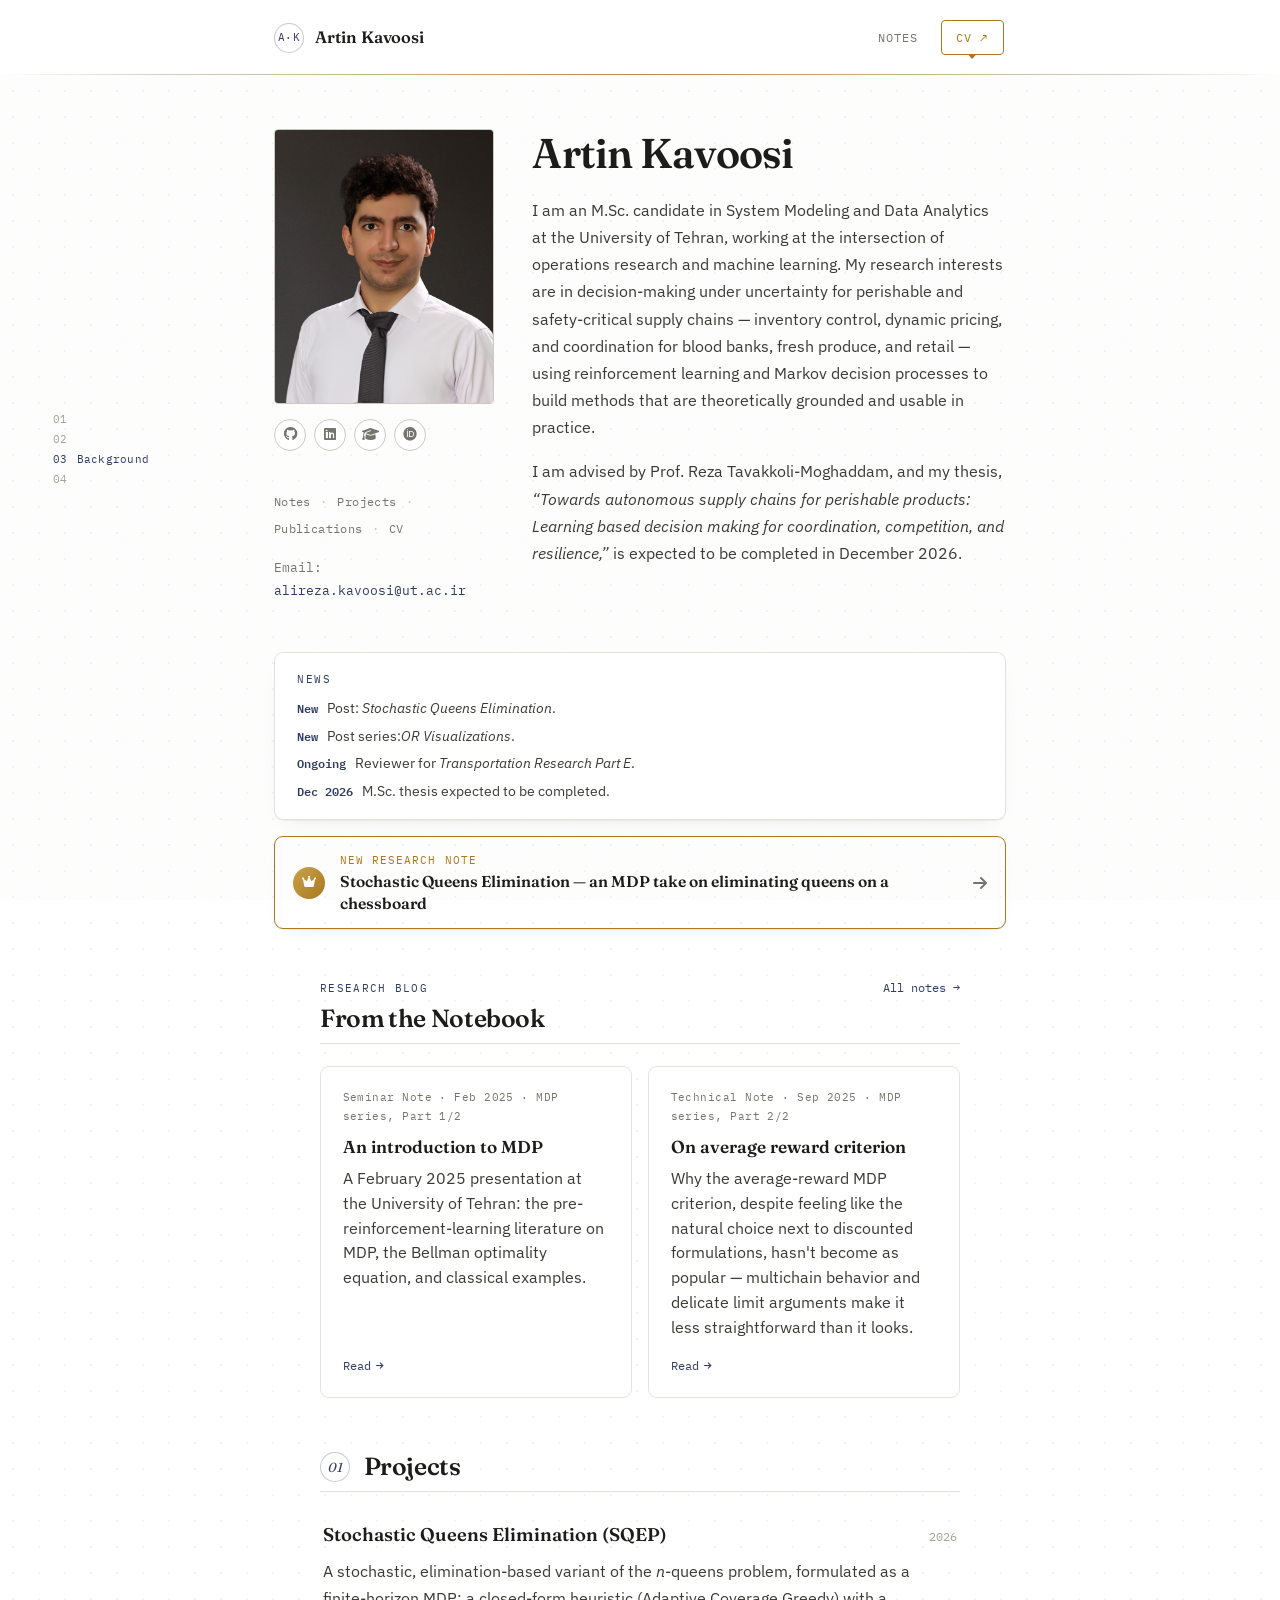
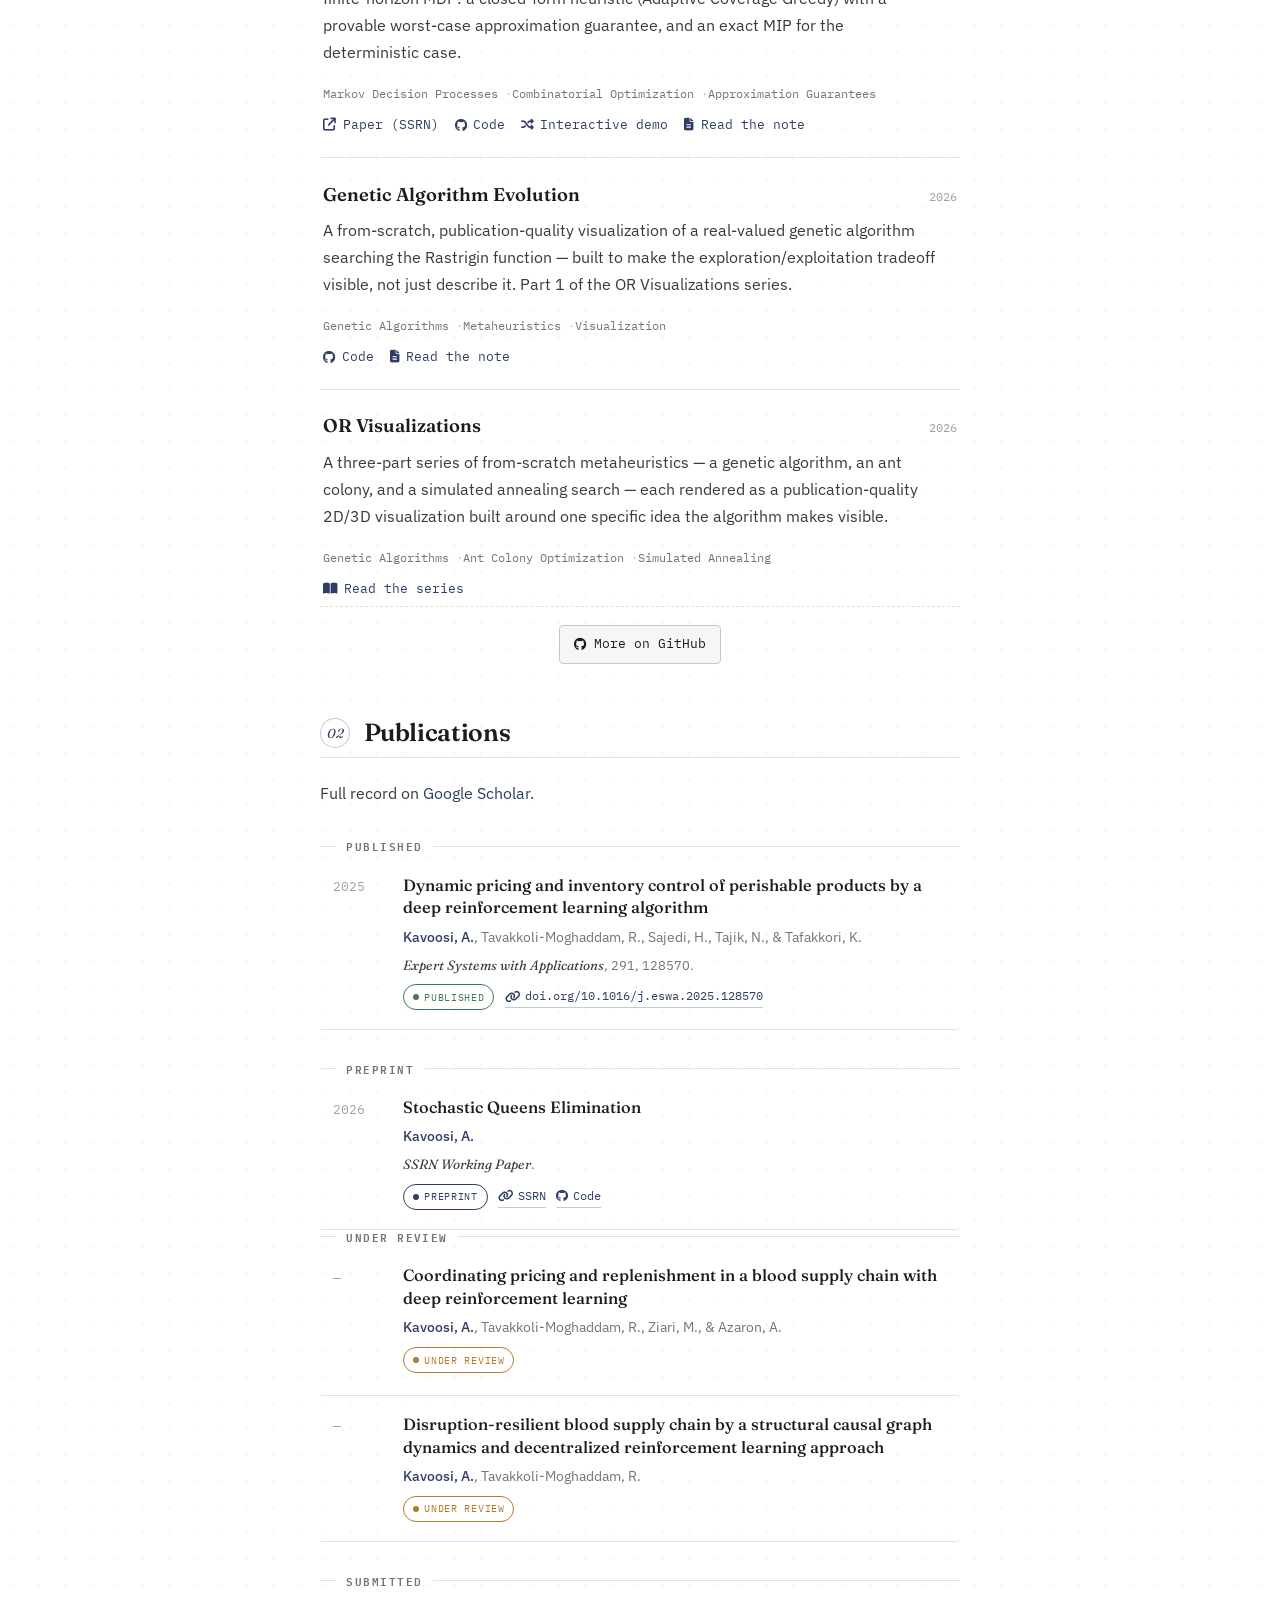
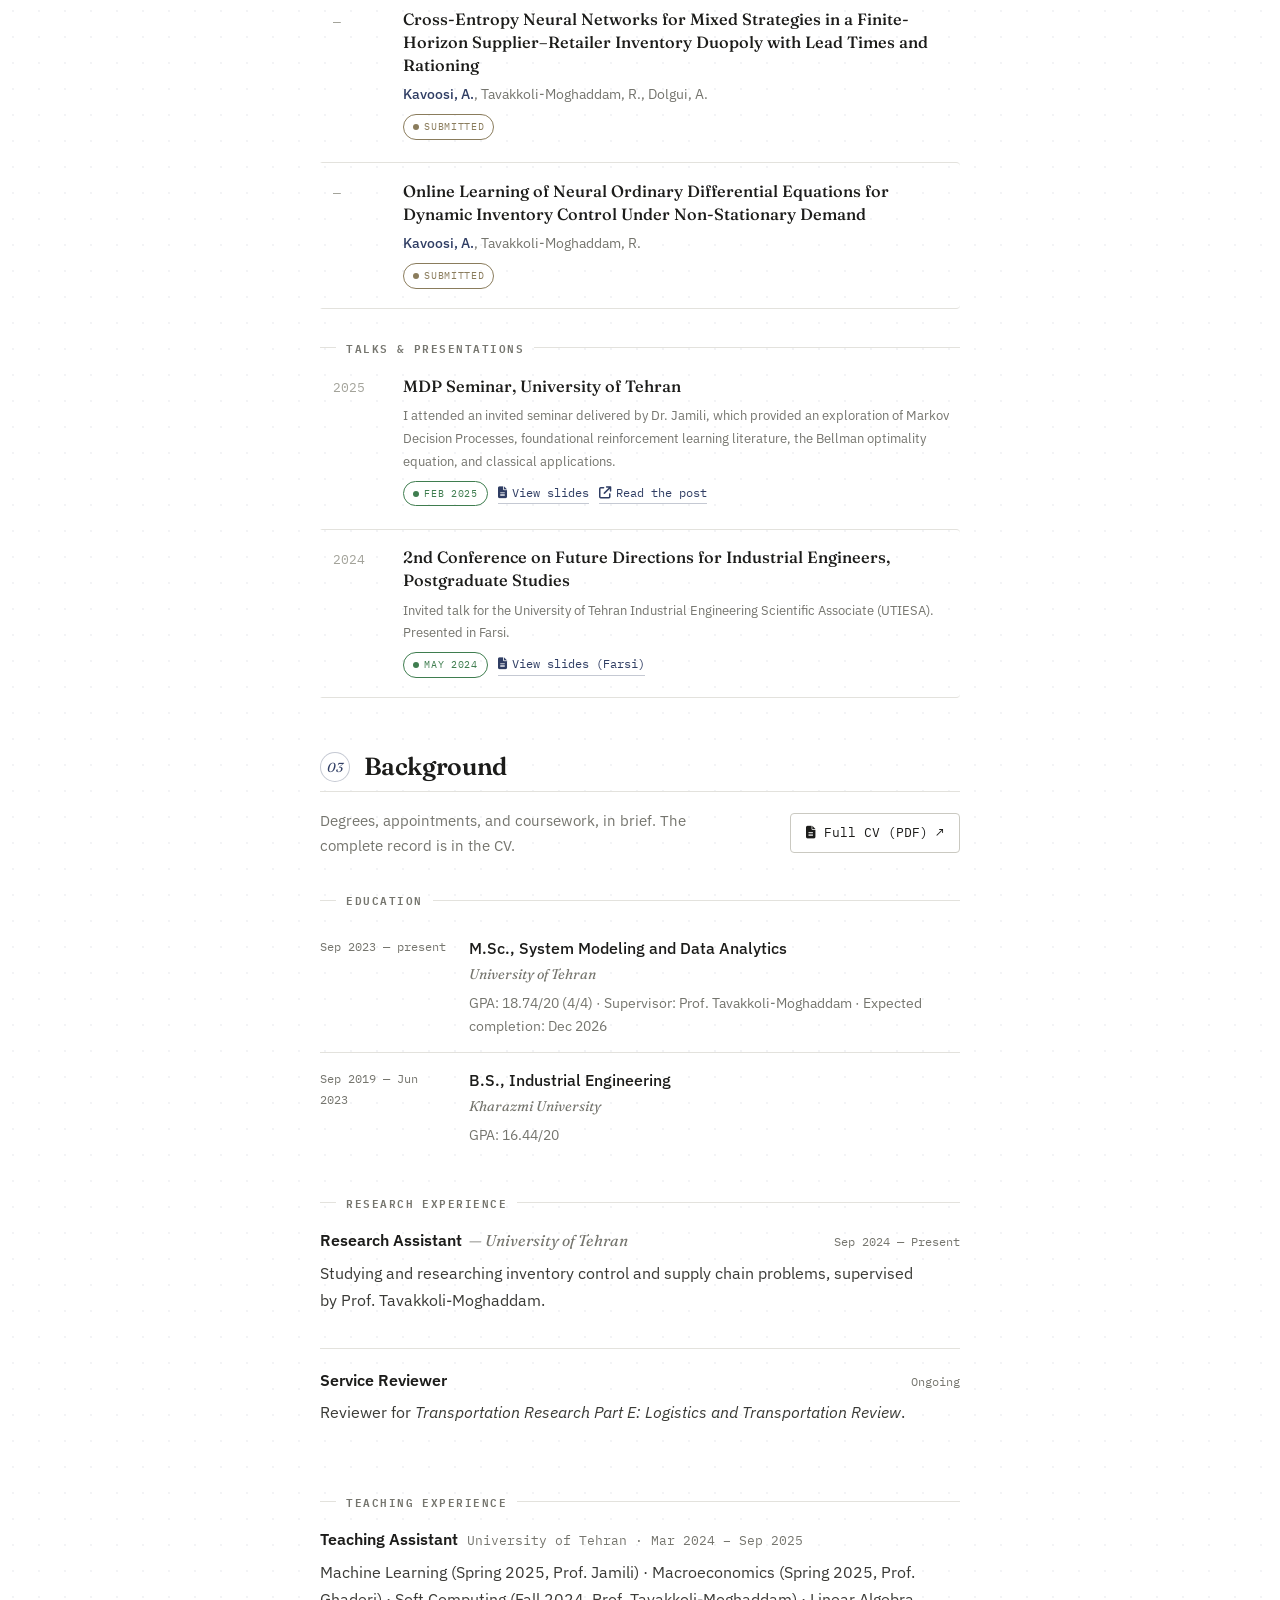
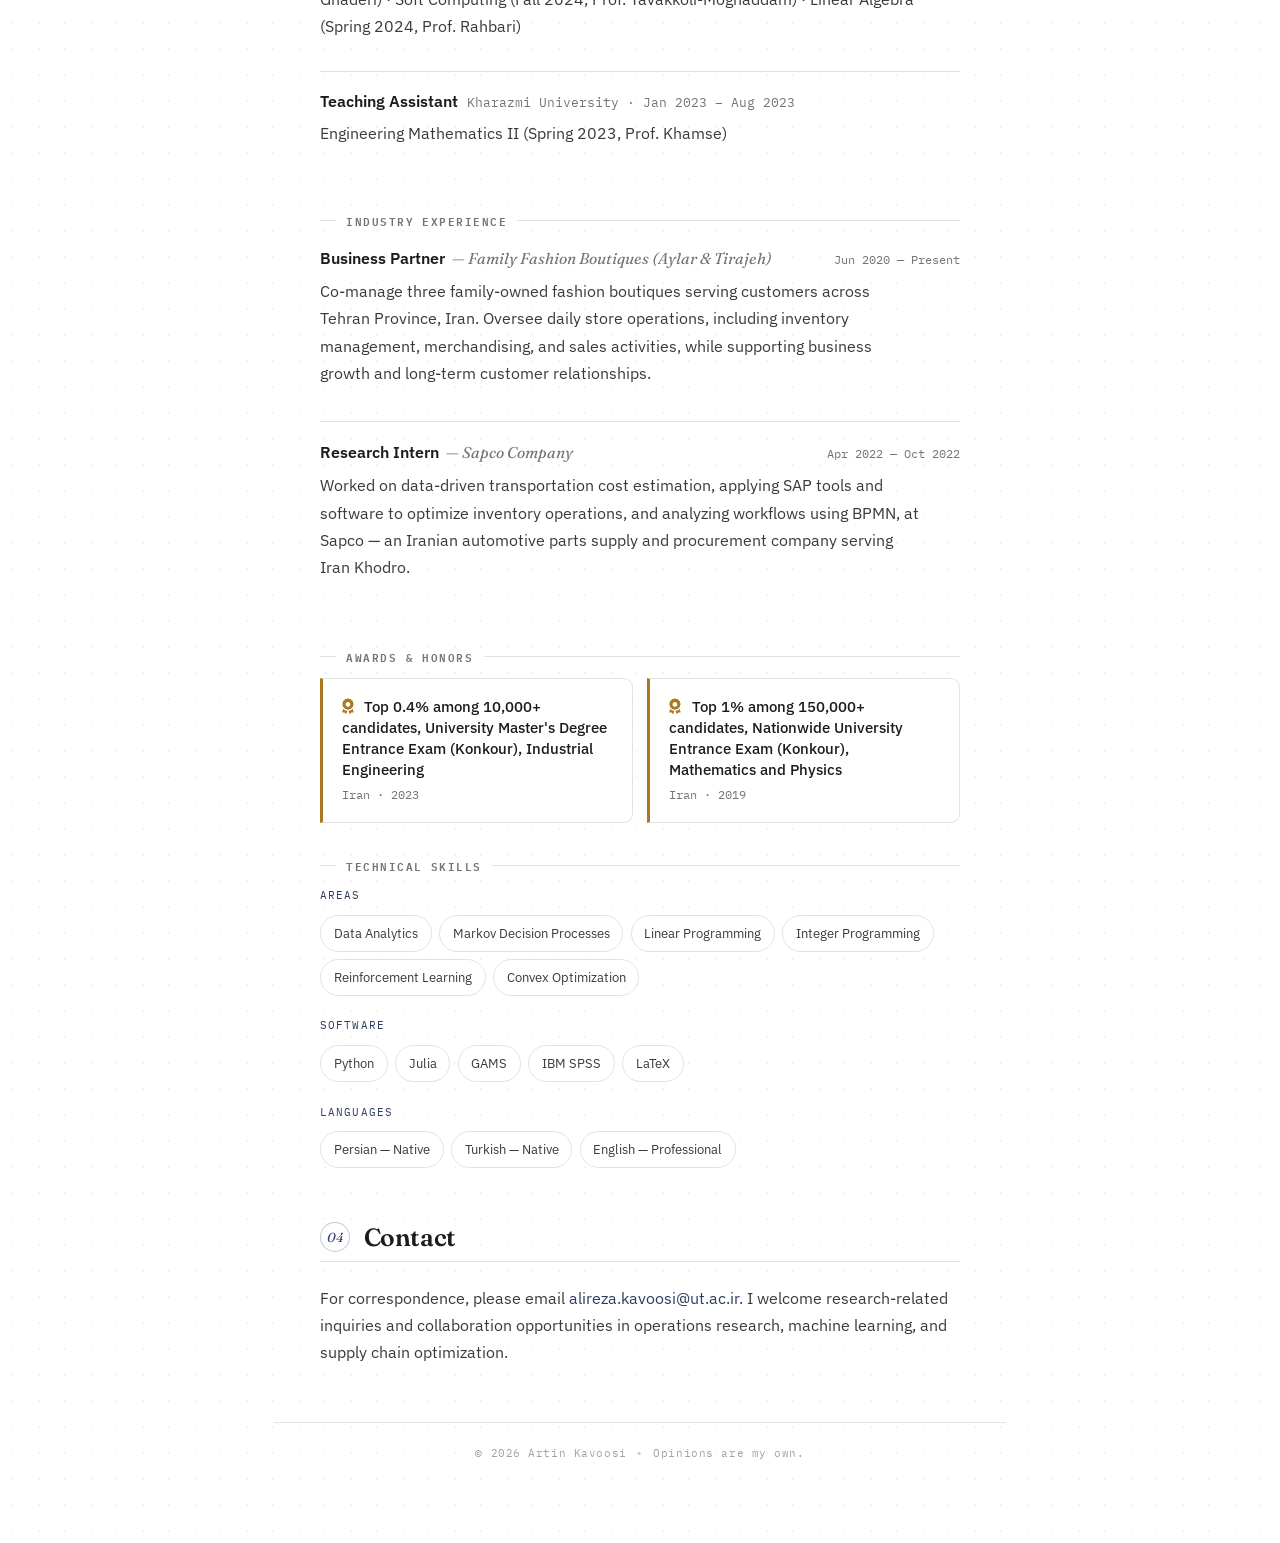
==== commit f8ca1ef0: "Update index.html" ====
--- a/index.html
+++ b/index.html
@@ -80,8 +80,6 @@
       </a>
 
               <nav class="nav-links" aria-label="Primary">
-          <a href="#about">About</a>
-          <a href="#research">Research</a>
           <a href="blog/index.html">Notes</a>
           <a href="cv.pdf" class="nav-primary" target="_blank" rel="noopener" aria-label="Curriculum Vitae (PDF, opens in new tab)">CV ↗</a>
         </nav>
@@ -117,22 +115,19 @@
                 <a href="cv.pdf" target="_blank" rel="noopener">CV</a>
               </nav>
 
-            </div>
-
-          </div>
-
-
+              <p class="hero-contact-line">
+                Email: <a href="mailto:alireza.kavoosi@ut.ac.ir">alireza.kavoosi@ut.ac.ir</a>
+              </p>
+            </div>
+          </div>
 
           <div class="hero-intro">
             <h1>Artin Kavoosi</h1>
 
             <p class="hero-bio">
               I am an M.Sc. candidate in System Modeling and Data Analytics at the University of
-              Tehran, working at the intersection of operations research and machine learning. 
-
-            </p>
-            <p class="hero-bio">
-              My interests are in decision-making under uncertainty for perishable and
+              Tehran, working at the intersection of operations research and machine learning. My
+              research interests are in decision-making under uncertainty for perishable and
               safety-critical supply chains &mdash; inventory control, dynamic pricing, and
               coordination for blood banks, fresh produce, and retail &mdash; using reinforcement
               learning and Markov decision processes to build methods that are theoretically
@@ -144,8 +139,6 @@
               decision making for coordination, competition, and resilience,&rdquo;</em> is expected
               to be completed in December 2026.
             </p>
-
-
           </div>
         </div>
 
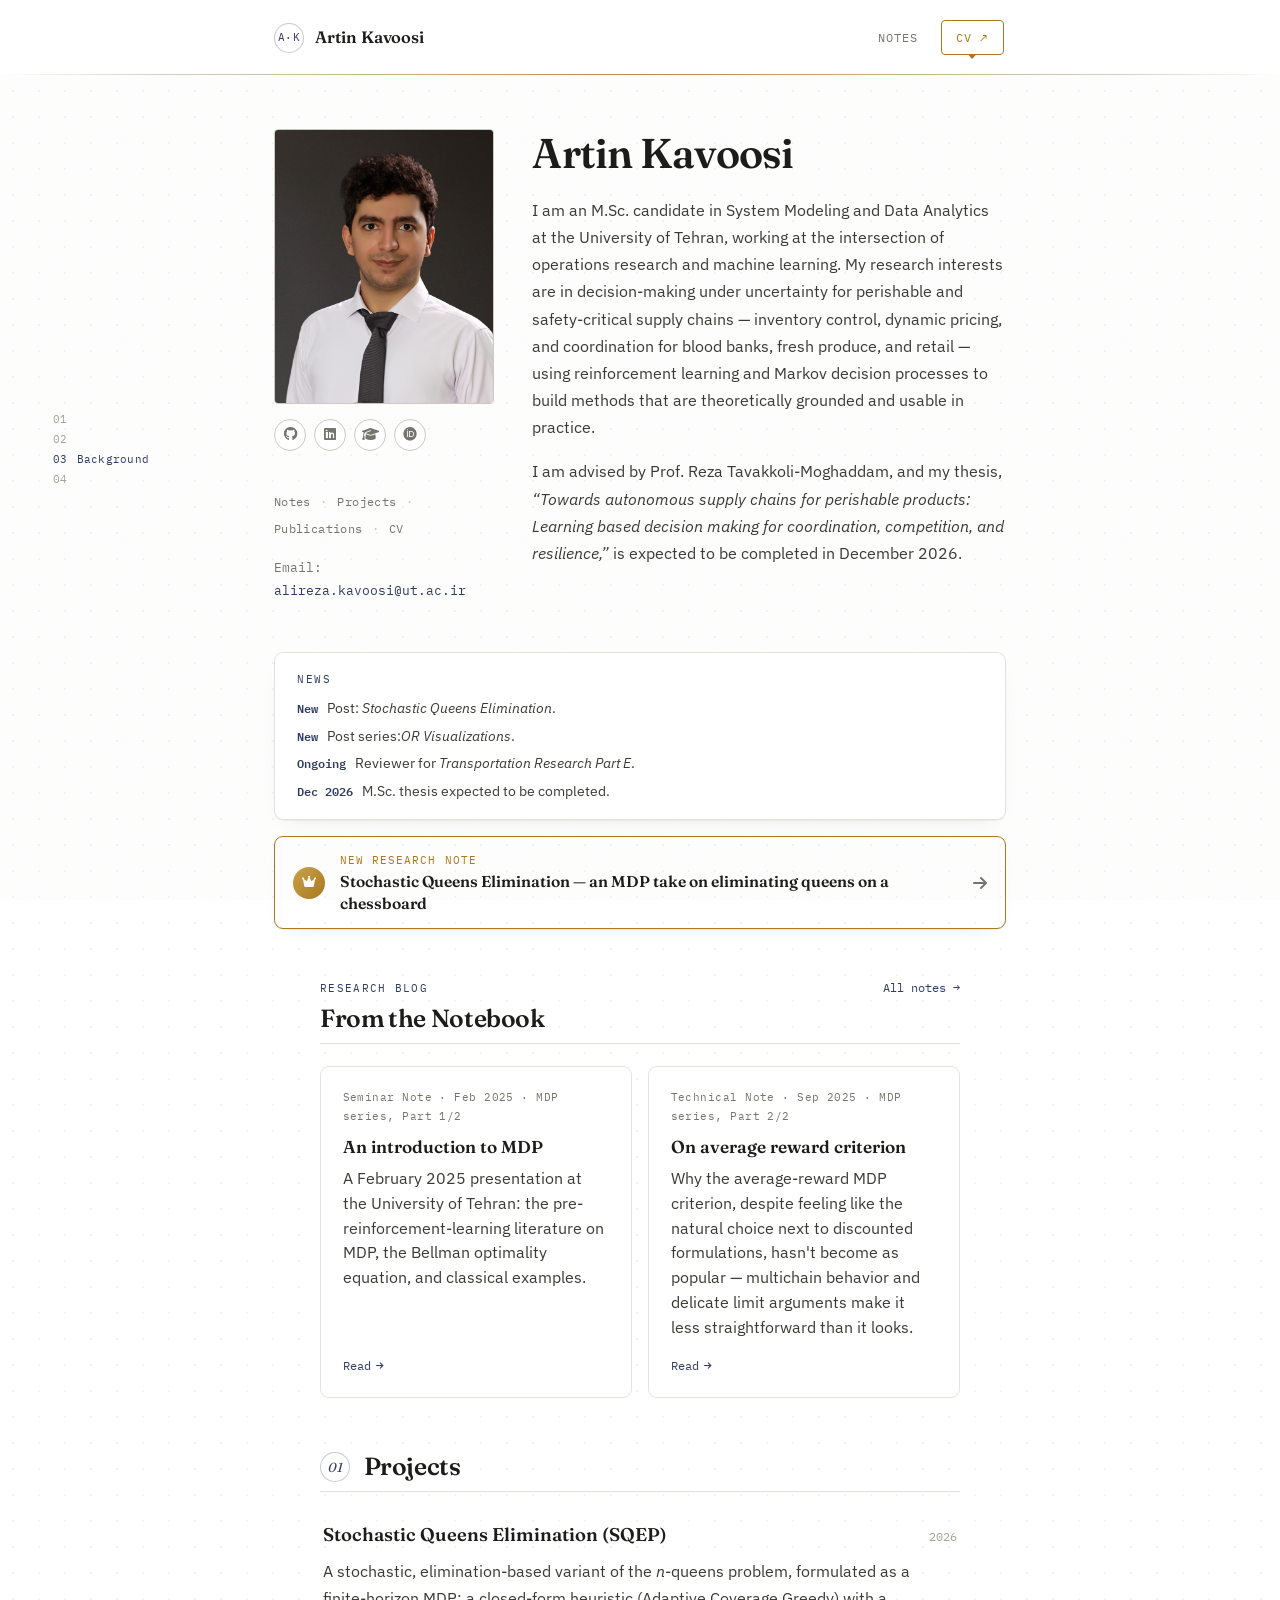
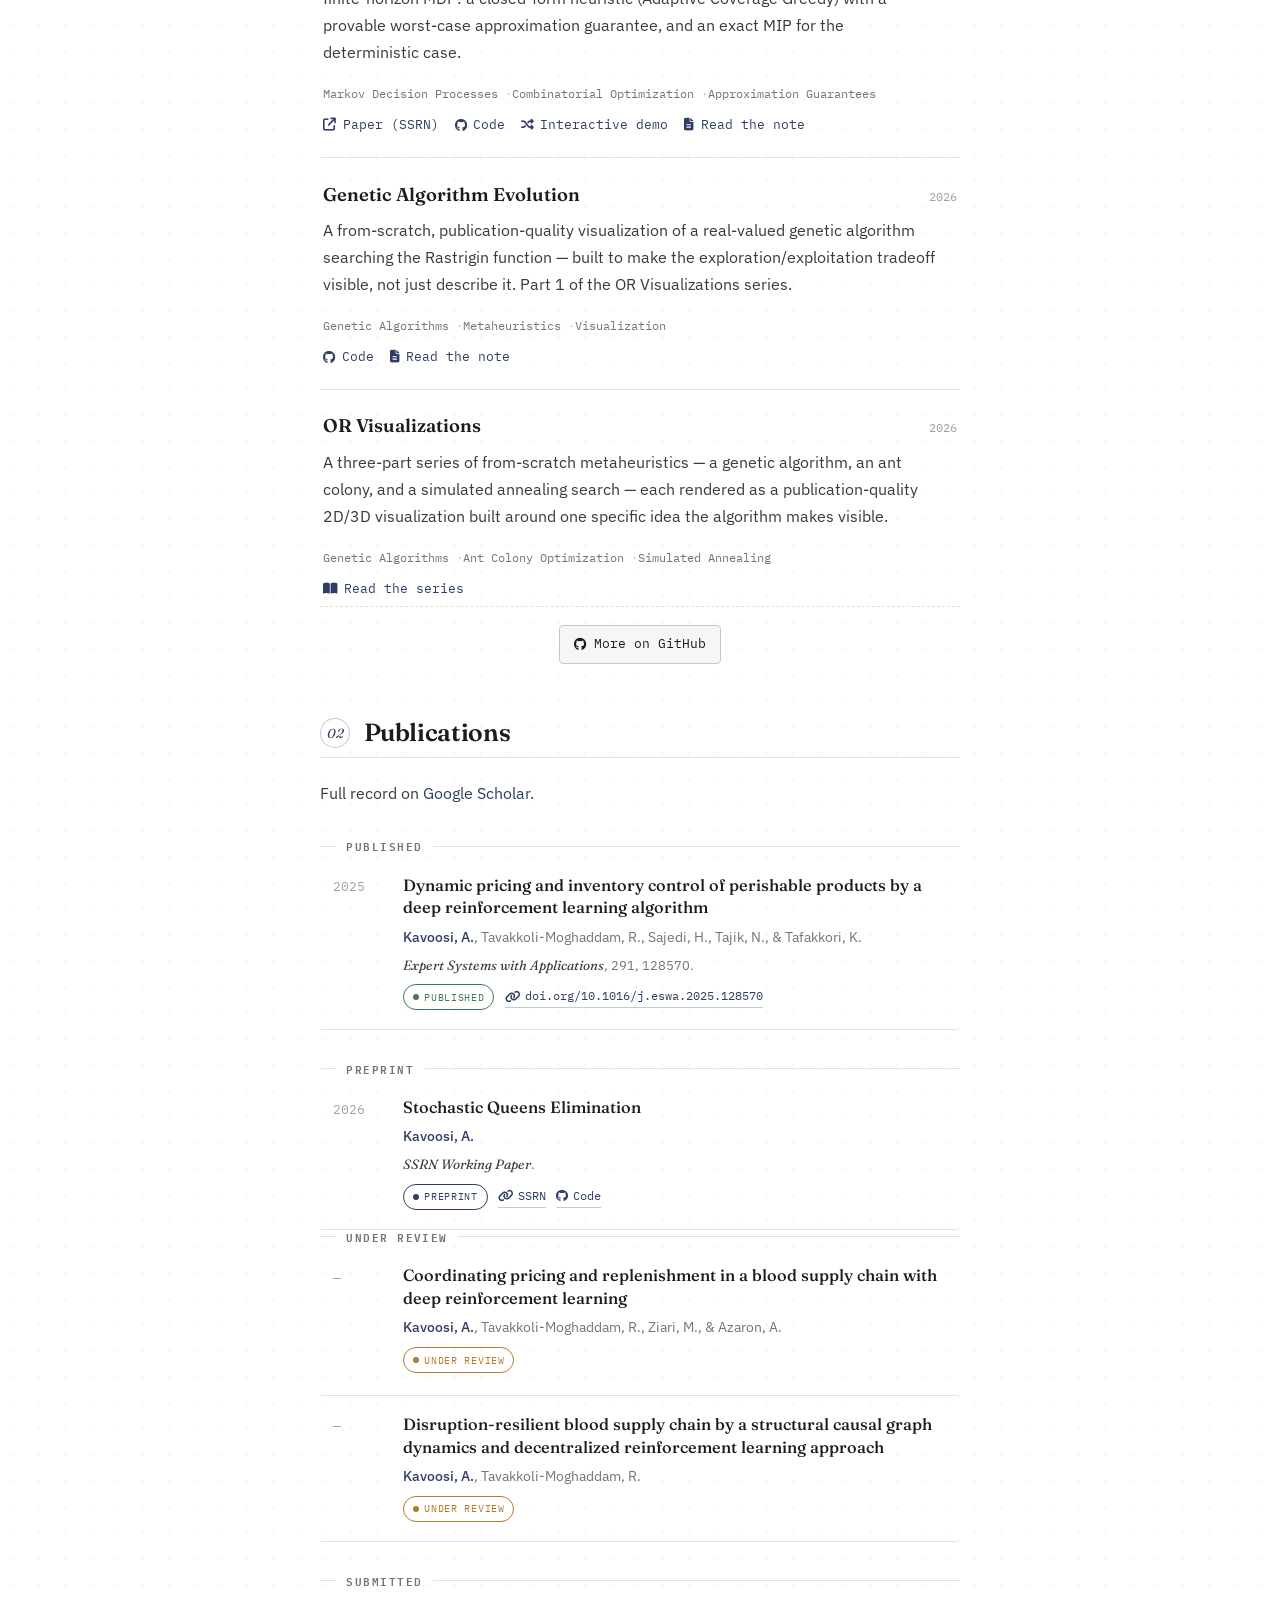
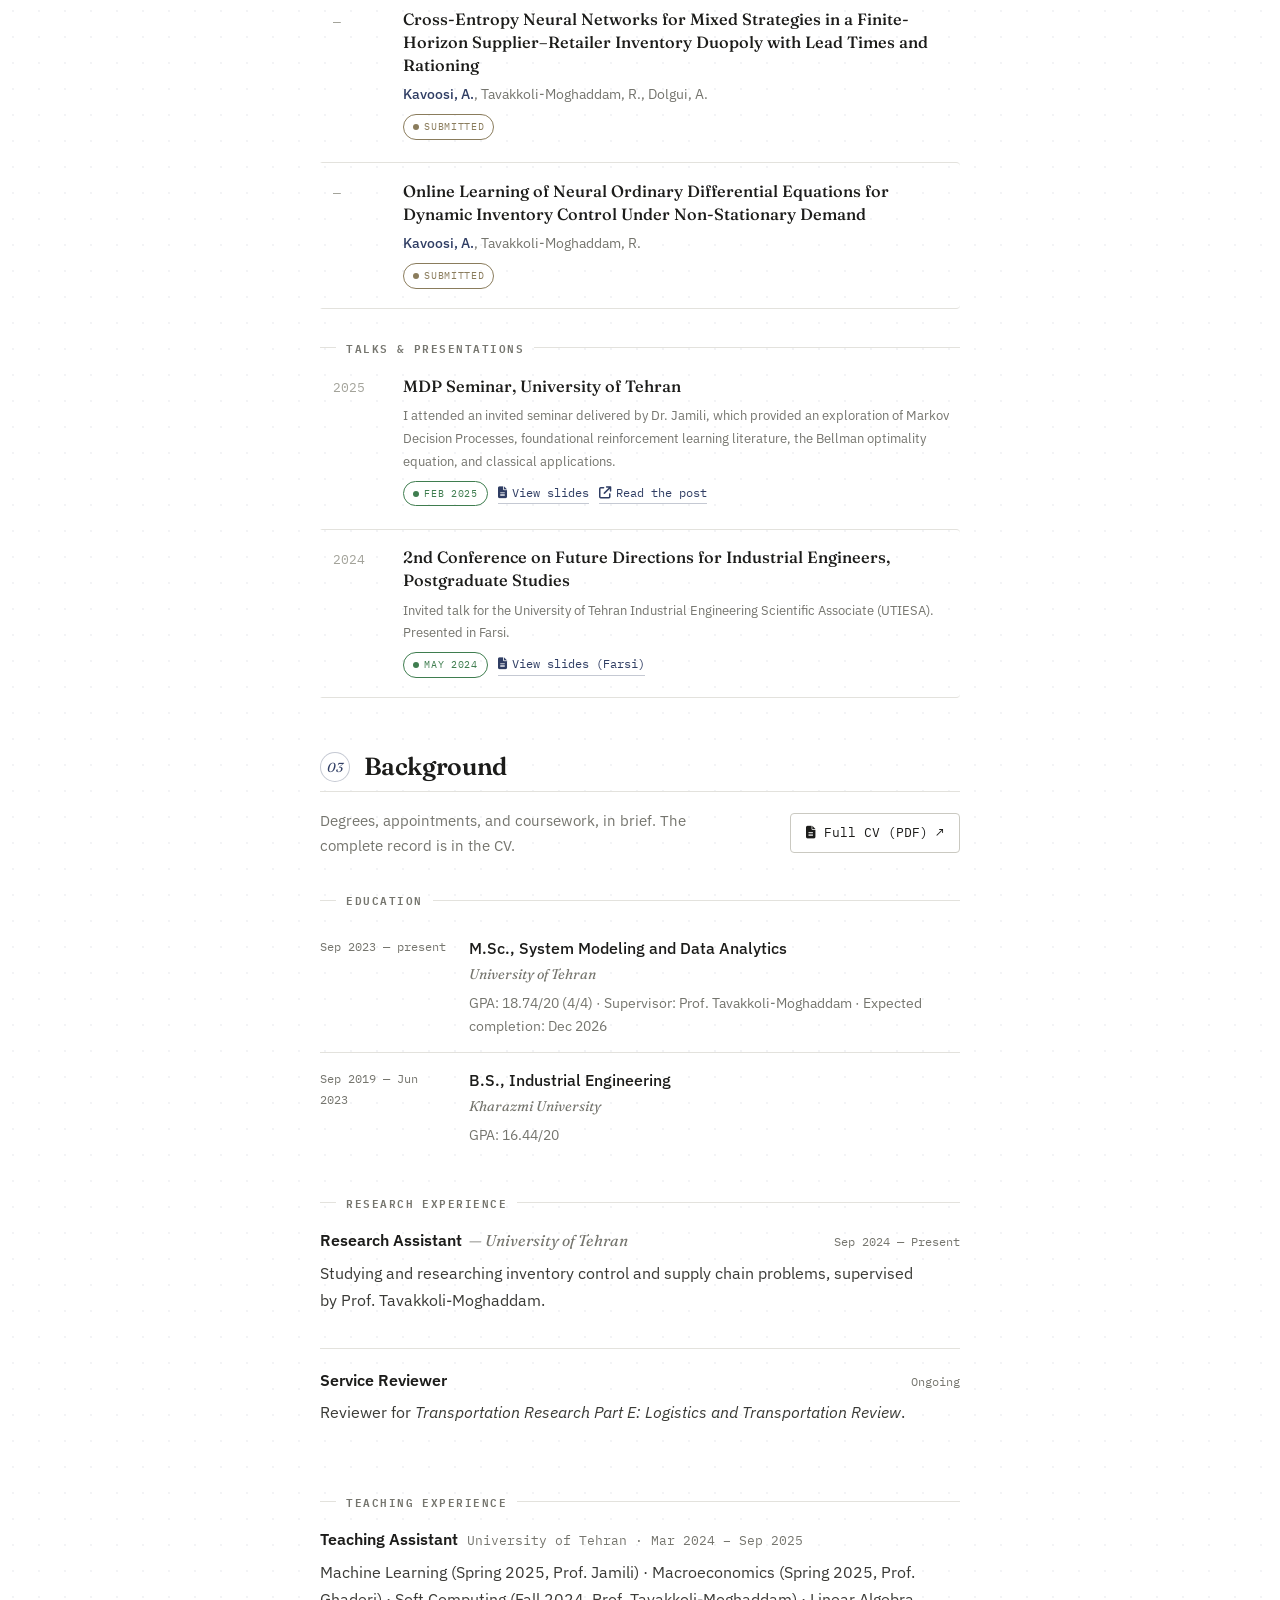
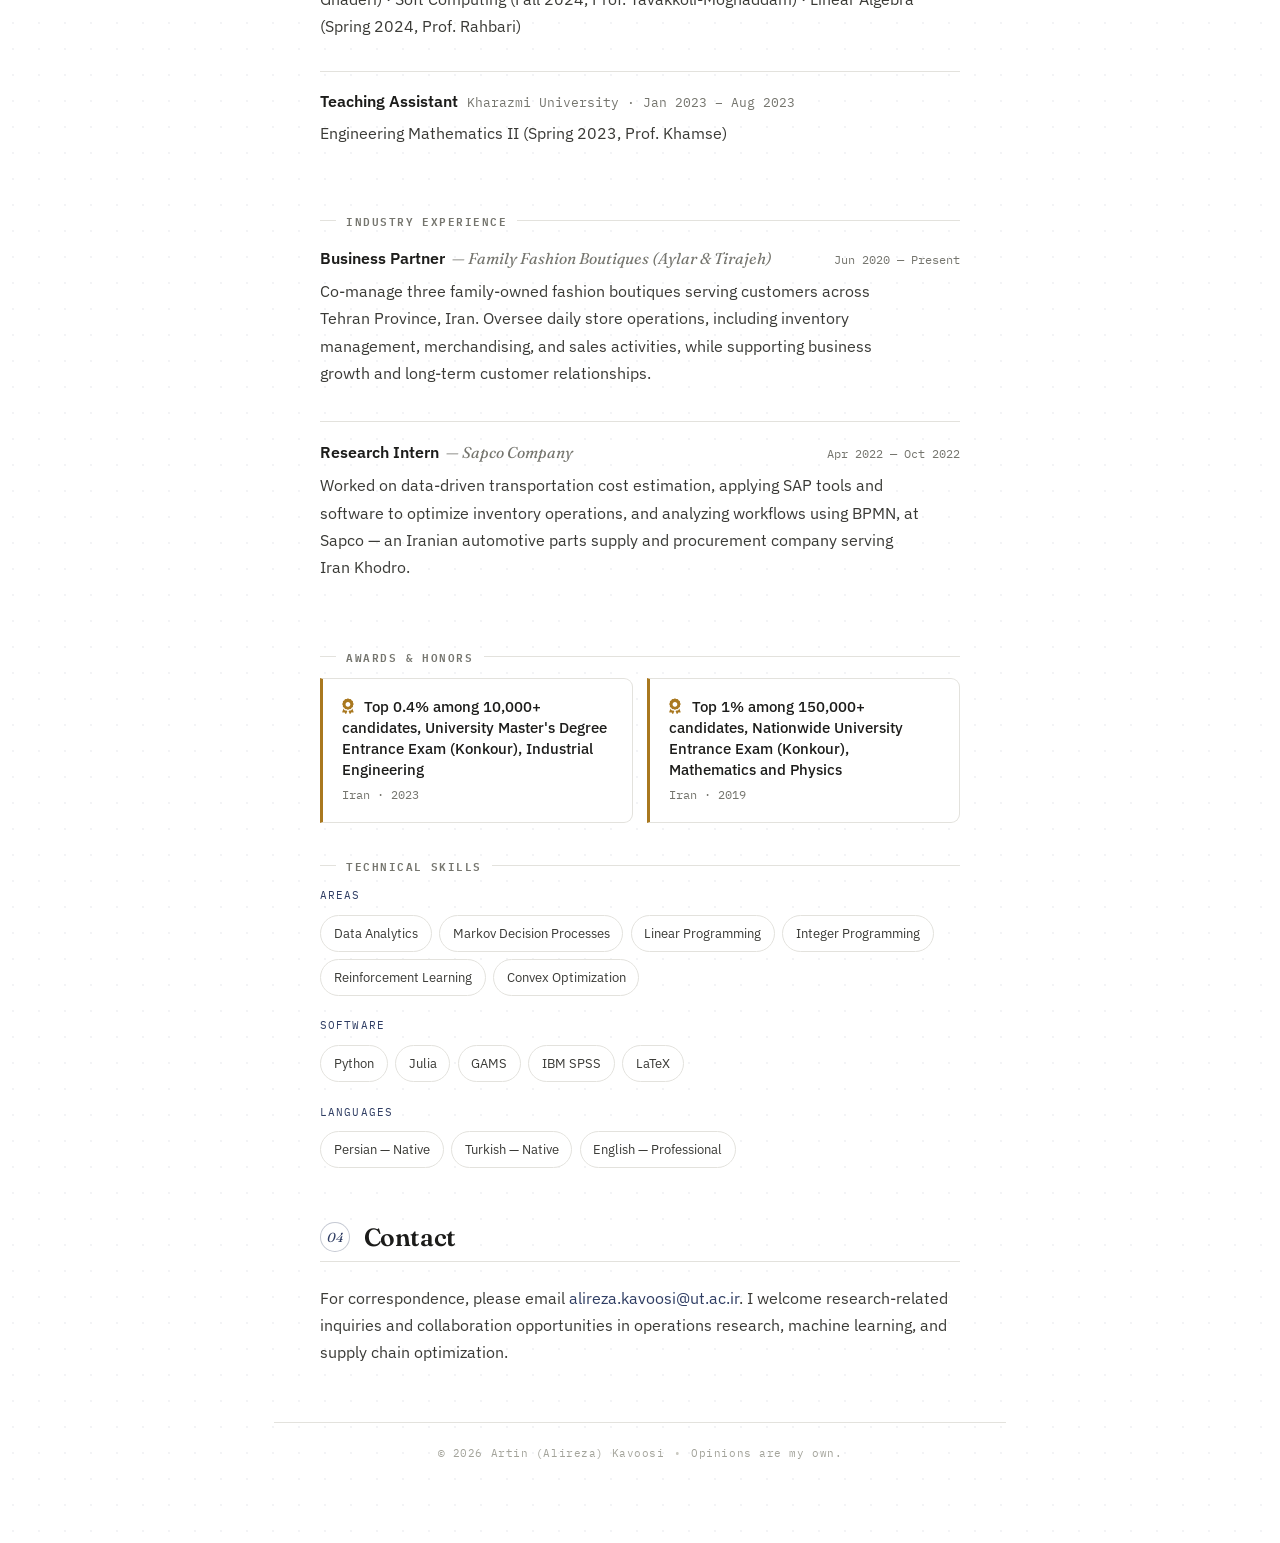
==== commit a76a3e5b: "Update index.html" ====
--- a/index.html
+++ b/index.html
@@ -618,7 +618,7 @@
       </div>
 
       <footer class="site-footer">
-        <span>© <span id="year"></span> Artin Kavoosi</span>
+        <span>© <span id="year"></span> Artin (Alireza) Kavoosi</span>
         <span class="footer-disclaimer">Opinions are my own.</span>
       </footer>
     </div>
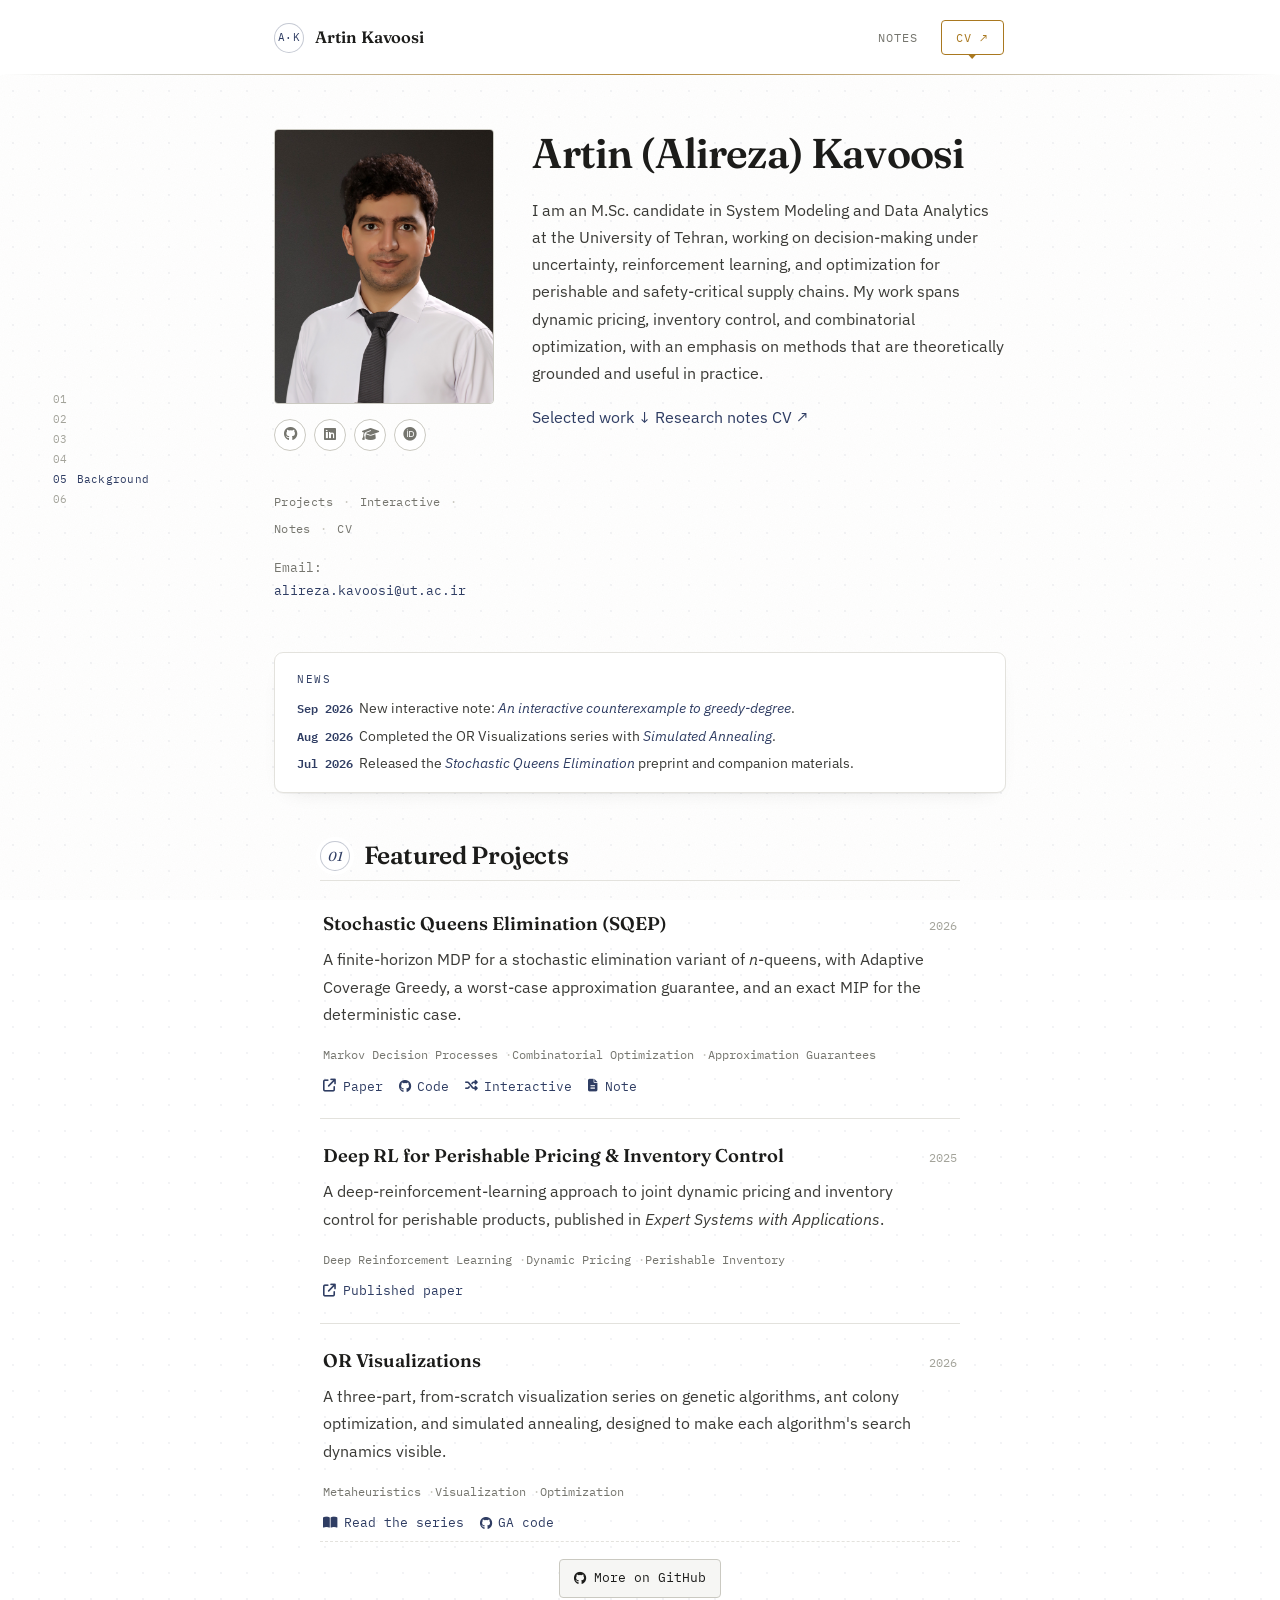
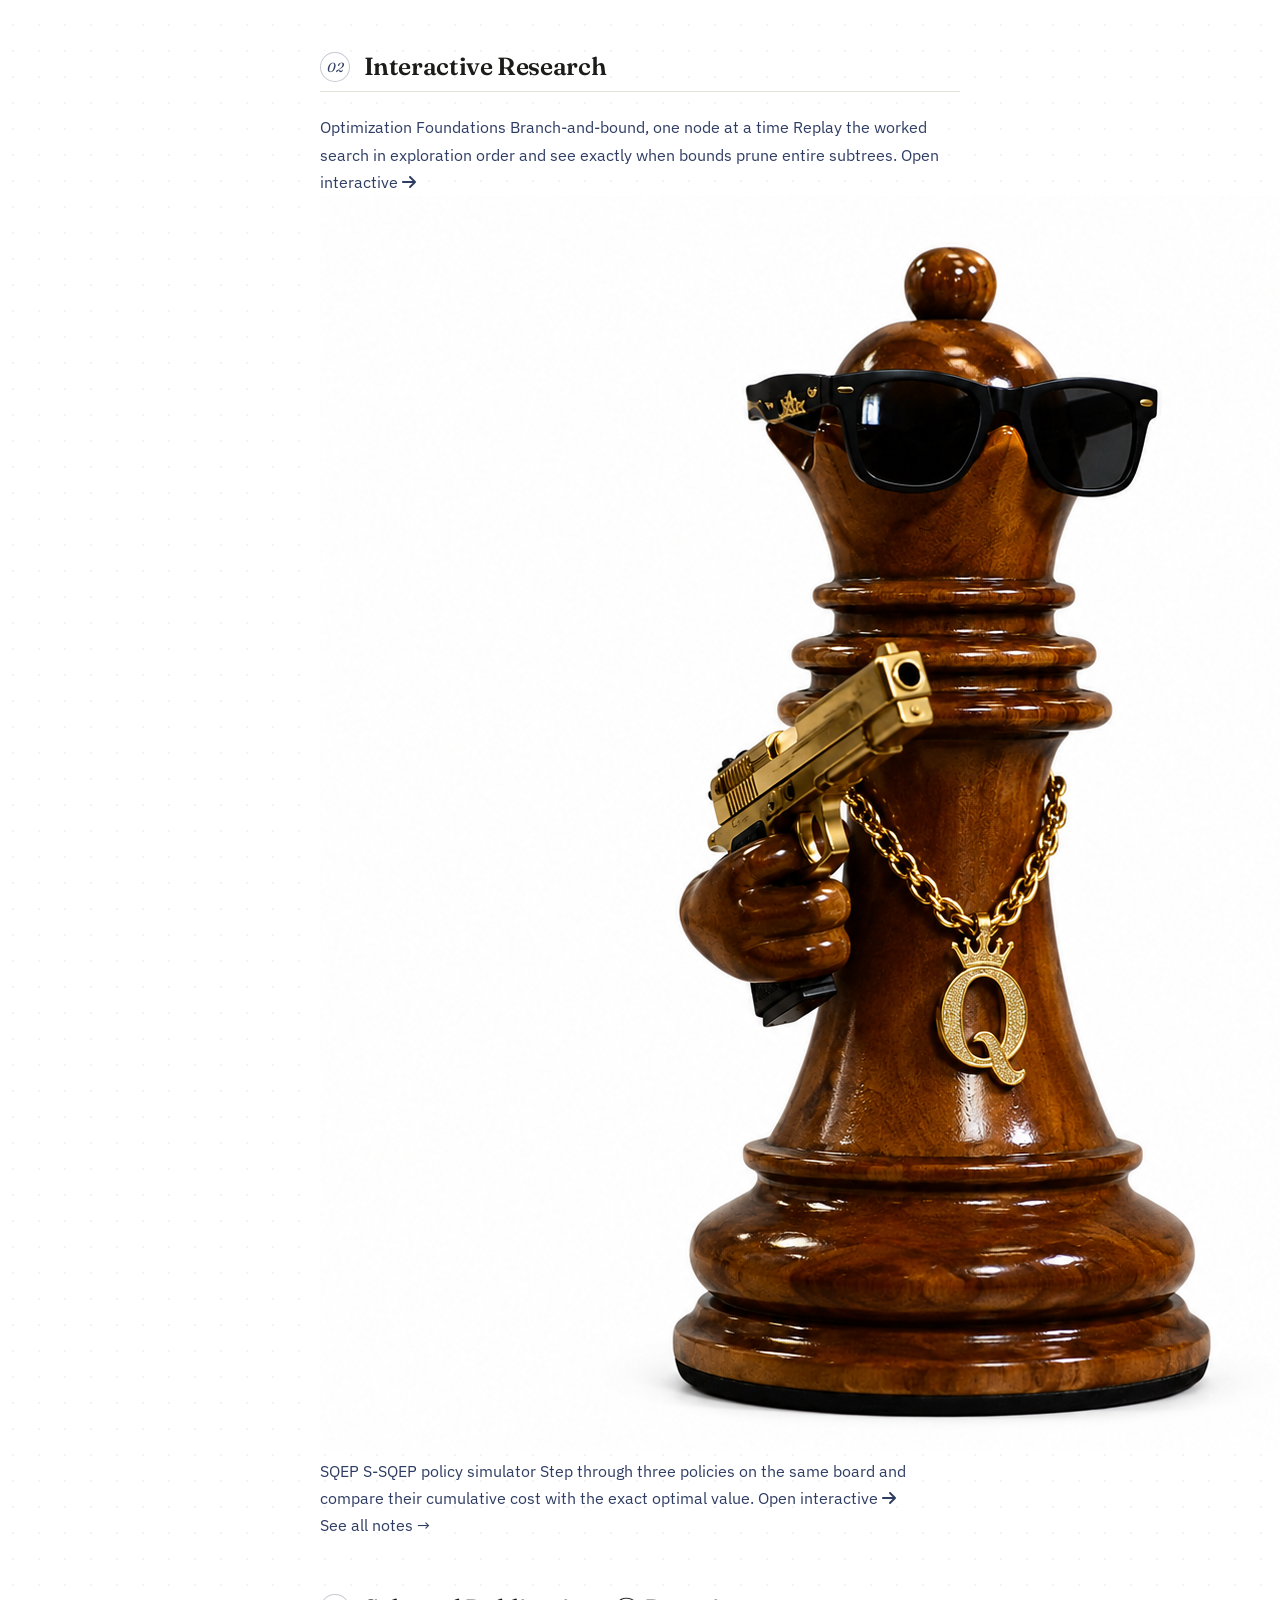
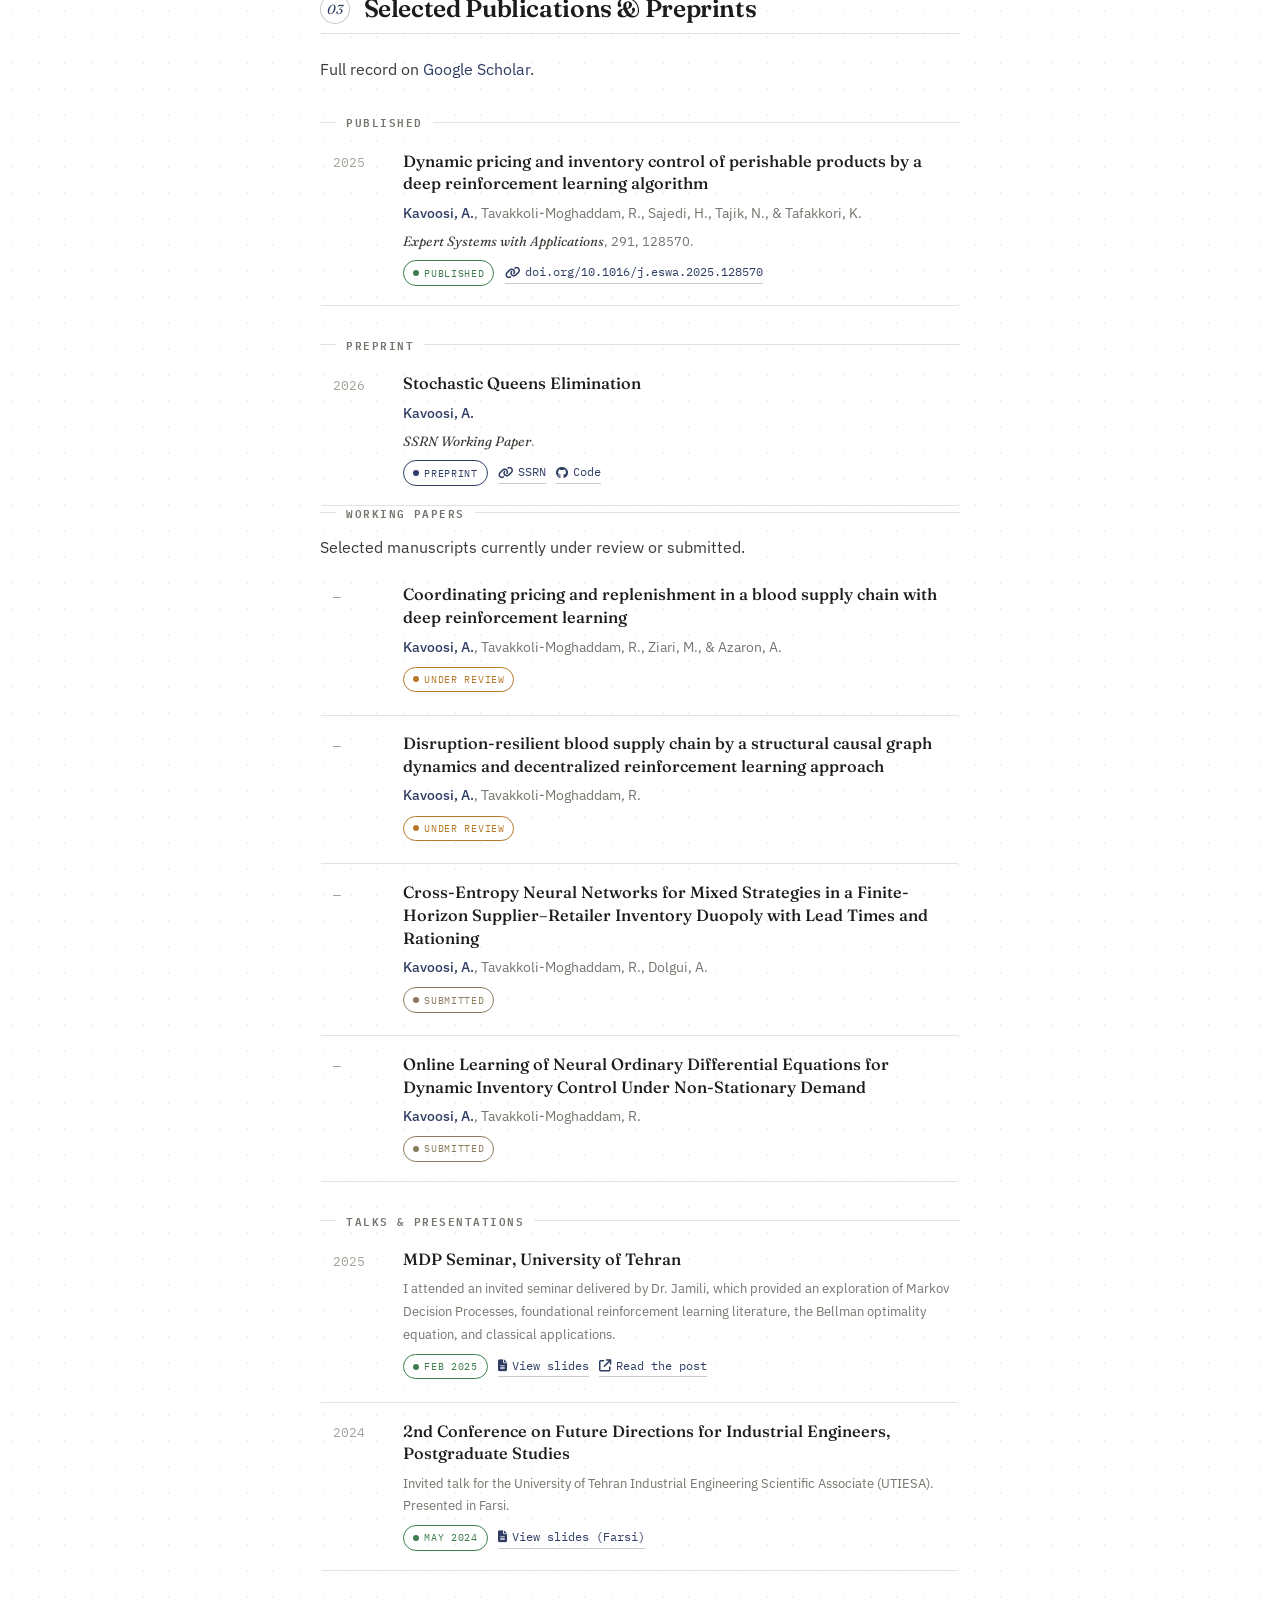
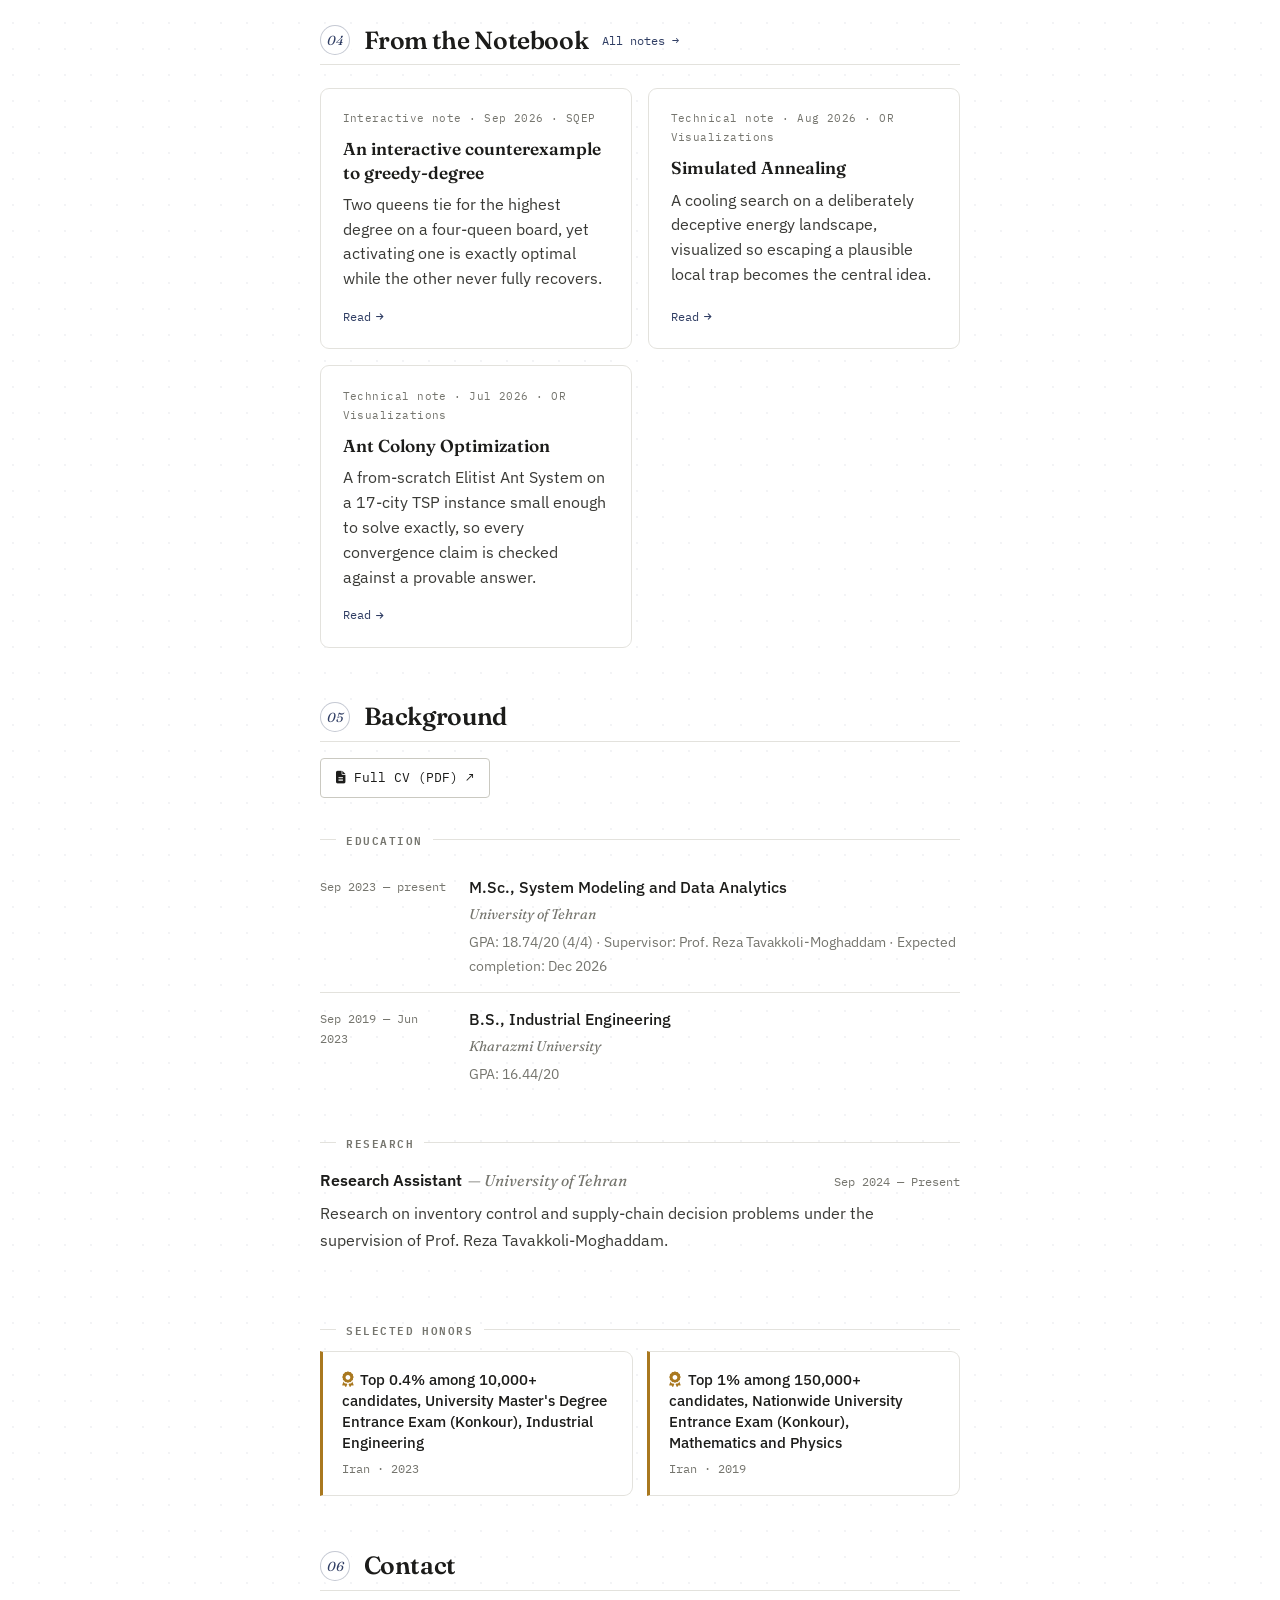
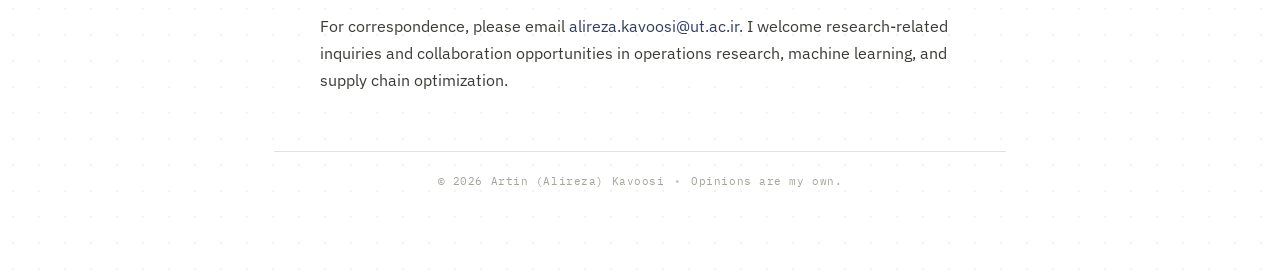
==== commit 0dd085db: "Update index.html" ====
--- a/index.html
+++ b/index.html
@@ -1,34 +1,24 @@
 <!DOCTYPE html>
+
 <html lang="en">
-
 <head>
-  <meta charset="UTF-8">
-
-
-  <title>Artin Kavoosi — M.Sc. Candidate, University of Tehran</title>
-  <meta name="viewport" content="width=device-width, initial-scale=1">
-
-  <meta name="google-site-verification" content="qWkISiHsjcjL6qno61SncezBY15m0ONMcnDaO63H0Ao" />
-
-  <meta name="description"
-    content="Academic homepage of Artin (Alireza) Kavoosi, M.Sc. candidate in System Modeling and Data Analytics at the University of Tehran, working on reinforcement learning for supply chains and inventory control.">
-  <meta name="theme-color" content="#ffffff">
-  <link rel="canonical" href="https://akavosi.github.io/">
-
-  <meta property="og:type" content="website">
-  <meta property="og:title" content="Artin Kavoosi — Academic Homepage">
-  <meta property="og:description"
-    content="M.Sc. candidate in System Modeling and Data Analytics at the University of Tehran. Researching operations research, reinforcement learning, and supply chain optimization.">
-  <meta property="og:image" content="https://akavosi.github.io/picture.png">
-  <meta property="og:url" content="https://akavosi.github.io/">
-
-  <meta name="twitter:card" content="summary_large_image">
-  <meta name="twitter:title" content="Artin Kavoosi — Academic Homepage">
-  <meta name="twitter:description"
-    content="M.Sc. candidate in System Modeling and Data Analytics at the University of Tehran.">
-  <meta name="twitter:image" content="https://akavosi.github.io/picture.png">
-
-  <script type="application/ld+json">
+<meta charset="utf-8"/>
+<title>Artin Kavoosi — Operations Research &amp; Reinforcement Learning</title>
+<meta content="width=device-width, initial-scale=1" name="viewport"/>
+<meta content="qWkISiHsjcjL6qno61SncezBY15m0ONMcnDaO63H0Ao" name="google-site-verification">
+<meta content="Academic homepage of Artin (Alireza) Kavoosi, an M.Sc. candidate at the University of Tehran working on operations research, reinforcement learning, supply chain optimization, and decision-making under uncertainty." name="description"/>
+<meta content="#ffffff" name="theme-color"/>
+<link href="https://akavosi.github.io/" rel="canonical"/>
+<meta content="website" property="og:type"/>
+<meta content="Artin Kavoosi — Operations Research &amp; Reinforcement Learning" property="og:title"/>
+<meta content="Operations research, reinforcement learning, supply chain optimization, and interactive research notes by Artin Kavoosi." property="og:description"/>
+<meta content="https://akavosi.github.io/picture.png" property="og:image"/>
+<meta content="https://akavosi.github.io/" property="og:url"/>
+<meta content="summary_large_image" name="twitter:card"/>
+<meta content="Artin Kavoosi — Operations Research &amp; Reinforcement Learning" name="twitter:title"/>
+<meta content="Operations research, reinforcement learning, supply chain optimization, and interactive research notes." name="twitter:description"/>
+<meta content="https://akavosi.github.io/picture.png" name="twitter:image"/>
+<script type="application/ld+json">
     {
       "@context": "https://schema.org",
       "@type": "Person",
@@ -48,586 +38,335 @@
       ]
     }
   </script>
-
-  <link rel="icon" type="image/png" sizes="32x32" href="favicon.png">
-  <link rel="shortcut icon" type="image/png" href="favicon.png">
-
-  <link rel="preconnect" href="https://fonts.googleapis.com">
-  <link rel="preconnect" href="https://fonts.gstatic.com" crossorigin>
-  <link href="https://fonts.googleapis.com/css2?family=Fraunces:ital,opsz,wght@0,9..144,400;0,9..144,500;0,9..144,600;0,9..144,700;1,9..144,400;1,9..144,500&amp;family=IBM+Plex+Mono:wght@400;500&amp;family=IBM+Plex+Sans:wght@300;400;500;600&amp;display=swap" rel="stylesheet">
-  <link rel="stylesheet" href="https://cdnjs.cloudflare.com/ajax/libs/font-awesome/6.5.1/css/all.min.css">
-
-  <link rel="stylesheet" href="style.css">
-</head>
-
+<link href="favicon.png" rel="icon" sizes="32x32" type="image/png"/>
+<link href="favicon.png" rel="shortcut icon" type="image/png"/>
+<link href="https://fonts.googleapis.com" rel="preconnect"/>
+<link crossorigin="" href="https://fonts.gstatic.com" rel="preconnect"/>
+<link href="https://fonts.googleapis.com/css2?family=Fraunces:ital,opsz,wght@0,9..144,400;0,9..144,500;0,9..144,600;0,9..144,700;1,9..144,400;1,9..144,500&amp;family=IBM+Plex+Mono:wght@400;500&amp;family=IBM+Plex+Sans:wght@300;400;500;600&amp;display=swap" rel="stylesheet"/>
+<link href="https://cdnjs.cloudflare.com/ajax/libs/font-awesome/6.5.1/css/all.min.css" rel="stylesheet"/>
+<link href="style.css" rel="stylesheet"/>
+</meta></head>
 <body>
-
-  <script>
+<script>
     if (!window.matchMedia || !window.matchMedia('(prefers-reduced-motion: reduce)').matches) {
       document.documentElement.classList.add('js-ready');
     }
   </script>
-  <div class="scroll-progress" id="scroll-progress" aria-hidden="true"></div>
+<div aria-hidden="true" class="scroll-progress" id="scroll-progress"></div>
+<a class="skip-link" href="#projects">Skip to content</a>
+<div aria-hidden="true" class="grain"></div>
+<header class="site-header">
+<div class="header-inner">
+<a aria-label="Artin Kavoosi — home" class="branding" href="#top">
+<span aria-hidden="true" class="monogram">A·K</span>
+<span class="brand-name">Artin Kavoosi</span>
+</a>
+<nav aria-label="Primary" class="nav-links">
+<a href="blog/index.html">Notes</a>
+<a aria-label="Curriculum Vitae (PDF, opens in new tab)" class="nav-primary" href="cv.pdf" rel="noopener" target="_blank">CV ↗</a>
+</nav>
+</div>
+</header>
+<nav aria-label="Section navigation" class="section-rail"><a href="#projects"><span class="rail-num">01</span><span class="rail-label">Projects</span></a><a href="#interactive-work"><span class="rail-num">02</span><span class="rail-label">Interactive</span></a><a href="#publications"><span class="rail-num">03</span><span class="rail-label">Publications</span></a><a href="#notebook"><span class="rail-num">04</span><span class="rail-label">Notes</span></a><a href="#background"><span class="rail-num">05</span><span class="rail-label">Background</span></a><a href="#contact"><span class="rail-num">06</span><span class="rail-label">Contact</span></a></nav>
+<main class="page" id="top">
+<div class="page-inner">
+<section class="hero" id="about">
+<div class="hero-top">
+<div class="hero-portrait">
+<img alt="Artin Kavoosi" class="hero-photo" loading="eager" src="picture.png"/>
+<div class="hero-social">
+<a aria-label="GitHub" href="https://github.com/akavosi" rel="noopener" target="_blank" title="GitHub"><i aria-hidden="true" class="fa-brands fa-github"></i></a>
+<a aria-label="LinkedIn" href="https://www.linkedin.com/in/akavoosi/" rel="noopener" target="_blank" title="LinkedIn"><i aria-hidden="true" class="fa-brands fa-linkedin"></i></a>
+<a aria-label="Google Scholar" href="https://scholar.google.com/citations?hl=en&amp;user=gIBr2zQAAAAJ" rel="noopener" target="_blank" title="Google Scholar"><i aria-hidden="true" class="fas fa-graduation-cap"></i></a>
+<a aria-label="ORCID" href="https://orcid.org/0009-0002-1033-5480" rel="noopener" target="_blank" title="ORCID"><i aria-hidden="true" class="fa-brands fa-orcid"></i></a>
+</div>
+<div class="hero-links-list">
+<nav aria-label="Quick links" class="hero-jump"><a href="#projects">Projects</a><a href="#interactive-work">Interactive</a><a href="blog/index.html">Notes</a><a href="cv.pdf" rel="noopener" target="_blank">CV</a></nav>
+<p class="hero-contact-line">
+                Email: <a href="mailto:alireza.kavoosi@ut.ac.ir">alireza.kavoosi@ut.ac.ir</a>
+</p>
+</div>
+</div>
+<div class="hero-intro"><h1>Artin (Alireza) Kavoosi</h1><p class="hero-bio">I am an M.Sc. candidate in System Modeling and Data Analytics at the University of Tehran, working on decision-making under uncertainty, reinforcement learning, and optimization for perishable and safety-critical supply chains. My work spans dynamic pricing, inventory control, and combinatorial optimization, with an emphasis on methods that are theoretically grounded and useful in practice.</p><div aria-label="Primary actions" class="hero-actions">
+<a class="hero-action is-primary" href="#projects">Selected work ↓</a>
+<a class="hero-action" href="blog/index.html">Research notes</a>
+<a class="hero-action" href="cv.pdf" rel="noopener" target="_blank">CV ↗</a>
+</div></div>
+</div>
+<div class="news-strip">
+<span class="news-strip-label">News</span>
+<ul><li><span class="news-date">Sep 2026</span>New interactive note: <a href="blog/posts/sqep-counterexample.html"><em>An interactive counterexample to greedy-degree</em></a>.</li><li><span class="news-date">Aug 2026</span>Completed the OR Visualizations series with <a href="blog/posts/simulated-annealing.html"><em>Simulated Annealing</em></a>.</li><li><span class="news-date">Jul 2026</span>Released the <a href="blog/posts/sqep.html"><em>Stochastic Queens Elimination</em></a> preprint and companion materials.</li></ul>
+</div>
 
-  <a href="#notebook" class="skip-link">Skip to content</a>
-  <div class="grain" aria-hidden="true"></div>
-
-  <header class="site-header">
-    <div class="header-inner">
-      <a href="#top" class="branding" aria-label="Artin Kavoosi — home">
-        <span class="monogram" aria-hidden="true">A·K</span>
-        <span class="brand-name">Artin Kavoosi</span>
-      </a>
-
-              <nav class="nav-links" aria-label="Primary">
-          <a href="blog/index.html">Notes</a>
-          <a href="cv.pdf" class="nav-primary" target="_blank" rel="noopener" aria-label="Curriculum Vitae (PDF, opens in new tab)">CV ↗</a>
-        </nav>
-    </div>
-  </header>
-
-  <nav class="section-rail" aria-label="Section navigation">
-    <a href="#projects"><span class="rail-num">01</span><span class="rail-label">Projects</span></a>
-    <a href="#publications"><span class="rail-num">02</span><span class="rail-label">Publications</span></a>
-    <a href="#background"><span class="rail-num">03</span><span class="rail-label">Background</span></a>
-    <a href="#contact"><span class="rail-num">04</span><span class="rail-label">Contact</span></a>
-  </nav>
-
-  <main class="page" id="top">
-    <div class="page-inner">
-
-      <section class="hero">
-        <div class="hero-top">
-          <div class="hero-portrait">
-            <img src="picture.png" alt="Artin Kavoosi" class="hero-photo" loading="eager">
-            <div class="hero-social">
-              <a href="https://github.com/akavosi" target="_blank" rel="noopener" title="GitHub" aria-label="GitHub"><i class="fa-brands fa-github" aria-hidden="true"></i></a>
-              <a href="https://www.linkedin.com/in/akavoosi/" target="_blank" rel="noopener" title="LinkedIn" aria-label="LinkedIn"><i class="fa-brands fa-linkedin" aria-hidden="true"></i></a>
-              <a href="https://scholar.google.com/citations?hl=en&amp;user=gIBr2zQAAAAJ" target="_blank" rel="noopener" title="Google Scholar" aria-label="Google Scholar"><i class="fas fa-graduation-cap" aria-hidden="true"></i></a>
-              <a href="https://orcid.org/0009-0002-1033-5480" target="_blank" rel="noopener" title="ORCID" aria-label="ORCID"><i class="fa-brands fa-orcid" aria-hidden="true"></i></a>
-            </div>
-
-            <div class="hero-links-list">
-              <nav class="hero-jump" aria-label="Quick links">
-                <a href="blog/index.html">Notes</a>
-                <a href="#projects">Projects</a>
-                <a href="#publications">Publications</a>
-                <a href="cv.pdf" target="_blank" rel="noopener">CV</a>
-              </nav>
-
-              <p class="hero-contact-line">
-                Email: <a href="mailto:alireza.kavoosi@ut.ac.ir">alireza.kavoosi@ut.ac.ir</a>
-              </p>
-            </div>
-          </div>
-
-          <div class="hero-intro">
-            <h1>Artin Kavoosi</h1>
-
-            <p class="hero-bio">
-              I am an M.Sc. candidate in System Modeling and Data Analytics at the University of
-              Tehran, working at the intersection of operations research and machine learning. My
-              research interests are in decision-making under uncertainty for perishable and
-              safety-critical supply chains &mdash; inventory control, dynamic pricing, and
-              coordination for blood banks, fresh produce, and retail &mdash; using reinforcement
-              learning and Markov decision processes to build methods that are theoretically
-              grounded and usable in practice.
-            </p>
-            <p class="hero-bio">
-              I am advised by Prof. Reza Tavakkoli-Moghaddam, and my thesis,
-              <em>&ldquo;Towards autonomous supply chains for perishable products: Learning based
-              decision making for coordination, competition, and resilience,&rdquo;</em> is expected
-              to be completed in December 2026.
-            </p>
-          </div>
-        </div>
-
-        <div class="news-strip">
-          <span class="news-strip-label">News</span>
-          <ul>
-            <li><span class="news-date">New</span> Post: <em>Stochastic Queens Elimination</em>.</li>
-            <li><span class="news-date">New</span> Post series:<em>OR Visualizations</em>.</li>
-            <li><span class="news-date">Ongoing</span> Reviewer for <em>Transportation Research Part E</em>.</li>
-            <li><span class="news-date">Dec 2026</span> M.Sc. thesis expected to be completed.</li>
-          </ul>
-        </div>
-
-        <a href="blog/posts/sqep.html" class="featured-post-banner" aria-label="Read the featured blog post: Stochastic Queens Elimination">
-          <i class="fas fa-crown featured-post-icon" aria-hidden="true"></i>
-          <span class="featured-post-text">
-            <span class="featured-post-kicker">New research note</span>
-            <span class="featured-post-title">Stochastic Queens Elimination — an MDP take on eliminating queens on a chessboard</span>
-          </span>
-          <i class="fas fa-arrow-right featured-post-arrow" aria-hidden="true"></i>
-        </a>
-      </section>
-
-      <div class="section-thread">
-      <section id="notebook" class="section notebook-teaser" aria-labelledby="notebook-heading">
-        <div class="notebook-head">
-          <div>
-            <span class="notebook-eyebrow">Research blog</span>
-            <h2 id="notebook-heading">From the Notebook</h2>
-          </div>
-          <a class="notebook-all-link" href="blog/index.html">All notes →</a>
-        </div>
-        <div class="notebook-grid">
-          <a class="notebook-card" href="blog/posts/mdp.html">
-            <span class="notebook-card-meta">Seminar Note &middot; Feb 2025 &middot; MDP series, Part 1/2</span>
-            <span class="notebook-card-title">An introduction to MDP</span>
-            <p class="notebook-card-desc">
-              A February 2025 presentation at the University of Tehran: the pre-reinforcement-learning
-              literature on MDP, the Bellman optimality equation, and classical examples.
-            </p>
-            <span class="notebook-card-read">Read <i class="fas fa-arrow-right" aria-hidden="true"></i></span>
-          </a>
-          <a class="notebook-card" href="blog/posts/acmdp.html">
-            <span class="notebook-card-meta">Technical Note &middot; Sep 2025 &middot; MDP series, Part 2/2</span>
-            <span class="notebook-card-title">On average reward criterion</span>
-            <p class="notebook-card-desc">
-              Why the average-reward MDP criterion, despite feeling like the natural choice next to
-              discounted formulations, hasn't become as popular &mdash; multichain behavior and delicate
-              limit arguments make it less straightforward than it looks.
-            </p>
-            <span class="notebook-card-read">Read <i class="fas fa-arrow-right" aria-hidden="true"></i></span>
-          </a>
-        </div>
-      </section>
-
-      <section id="projects" class="section">
-        <div class="section-head">
-          <span class="section-num">01</span>
-          <h2>Projects</h2>
-        </div>
-        <ol class="projects-list">
-          <li class="project-row">
-            <div class="project-row-head">
-              <span class="project-title">Stochastic Queens Elimination (SQEP)</span>
-              <span class="project-year">2026</span>
-            </div>
-            <p class="project-desc-text">
-              A stochastic, elimination-based variant of the <em>n</em>-queens problem, formulated as a
-              finite-horizon MDP: a closed-form heuristic (Adaptive Coverage Greedy) with a provable
-              worst-case approximation guarantee, and an exact MIP for the deterministic case.
-            </p>
-            <div class="project-tags"><span>Markov Decision Processes</span><span>Combinatorial Optimization</span><span>Approximation Guarantees</span></div>
-            <div class="project-links">
-              <a href="https://papers.ssrn.com/sol3/papers.cfm?abstract_id=7091398" target="_blank" rel="noopener"><i class="fas fa-arrow-up-right-from-square" aria-hidden="true"></i> Paper (SSRN)</a>
-              <a href="https://github.com/akavosi/sqep" target="_blank" rel="noopener"><i class="fa-brands fa-github" aria-hidden="true"></i> Code</a>
-              <a href="blog/posts/sqep-interactive.html"><i class="fas fa-shuffle" aria-hidden="true"></i> Interactive demo</a>
-              <a href="blog/posts/sqep.html"><i class="fas fa-file-lines" aria-hidden="true"></i> Read the note</a>
-            </div>
-          </li>
-          <li class="project-row">
-            <div class="project-row-head">
-              <span class="project-title">Genetic Algorithm Evolution</span>
-              <span class="project-year">2026</span>
-            </div>
-            <p class="project-desc-text">
-              A from-scratch, publication-quality visualization of a real-valued genetic algorithm
-              searching the Rastrigin function &mdash; built to make the exploration/exploitation
-              tradeoff visible, not just describe it. Part 1 of the OR Visualizations series.
-            </p>
-            <div class="project-tags"><span>Genetic Algorithms</span><span>Metaheuristics</span><span>Visualization</span></div>
-            <div class="project-links">
-              <a href="https://github.com/akavosi/genetic-algorithm-evolution" target="_blank" rel="noopener"><i class="fa-brands fa-github" aria-hidden="true"></i> Code</a>
-              <a href="blog/posts/genetic-algorithm-evolution.html"><i class="fas fa-file-lines" aria-hidden="true"></i> Read the note</a>
-            </div>
-          </li>
-          <li class="project-row">
-            <div class="project-row-head">
-              <span class="project-title">OR Visualizations</span>
-              <span class="project-year">2026</span>
-            </div>
-            <p class="project-desc-text">
-              A three-part series of from-scratch metaheuristics &mdash; a genetic algorithm, an ant
-              colony, and a simulated annealing search &mdash; each rendered as a publication-quality
-              2D/3D visualization built around one specific idea the algorithm makes visible.
-            </p>
-            <div class="project-tags"><span>Genetic Algorithms</span><span>Ant Colony Optimization</span><span>Simulated Annealing</span></div>
-            <div class="project-links">
-              <a href="blog/index.html#series"><i class="fas fa-book-open" aria-hidden="true"></i> Read the series</a>
-            </div>
-          </li>
-        </ol>
-        <p class="projects-more">
-          <a class="btn-github" href="https://github.com/akavosi" target="_blank" rel="noopener">
-            <i class="fa-brands fa-github" aria-hidden="true"></i>
-            <span>More on GitHub</span>
-          </a>
+</section>
+<div class="section-thread"><section aria-labelledby="projects-heading" class="section featured-projects" id="projects">
+<div class="section-head"><span class="section-num">01</span><h2 id="projects-heading">Featured Projects</h2></div>
+<ol class="projects-list">
+<li class="project-row project-featured-row">
+<div class="project-row-head"><span class="project-title">Stochastic Queens Elimination (SQEP)</span><span class="project-year">2026</span></div>
+<p class="project-desc-text">A finite-horizon MDP for a stochastic elimination variant of <em>n</em>-queens, with Adaptive Coverage Greedy, a worst-case approximation guarantee, and an exact MIP for the deterministic case.</p>
+<div class="project-tags"><span>Markov Decision Processes</span><span>Combinatorial Optimization</span><span>Approximation Guarantees</span></div>
+<div class="project-links">
+<a href="https://papers.ssrn.com/sol3/papers.cfm?abstract_id=7091398" rel="noopener" target="_blank"><i aria-hidden="true" class="fas fa-arrow-up-right-from-square"></i> Paper</a>
+<a href="https://github.com/akavosi/sqep" rel="noopener" target="_blank"><i aria-hidden="true" class="fa-brands fa-github"></i> Code</a>
+<a href="blog/posts/sqep-interactive.html"><i aria-hidden="true" class="fas fa-shuffle"></i> Interactive</a>
+<a href="blog/posts/sqep.html"><i aria-hidden="true" class="fas fa-file-lines"></i> Note</a>
+</div>
+</li>
+<li class="project-row project-featured-row">
+<div class="project-row-head"><span class="project-title">Deep RL for Perishable Pricing &amp; Inventory Control</span><span class="project-year">2025</span></div>
+<p class="project-desc-text">A deep-reinforcement-learning approach to joint dynamic pricing and inventory control for perishable products, published in <em>Expert Systems with Applications</em>.</p>
+<div class="project-tags"><span>Deep Reinforcement Learning</span><span>Dynamic Pricing</span><span>Perishable Inventory</span></div>
+<div class="project-links">
+<a href="https://doi.org/10.1016/j.eswa.2025.128570" rel="noopener" target="_blank"><i aria-hidden="true" class="fas fa-arrow-up-right-from-square"></i> Published paper</a>
+</div>
+</li>
+<li class="project-row project-featured-row">
+<div class="project-row-head"><span class="project-title">OR Visualizations</span><span class="project-year">2026</span></div>
+<p class="project-desc-text">A three-part, from-scratch visualization series on genetic algorithms, ant colony optimization, and simulated annealing, designed to make each algorithm's search dynamics visible.</p>
+<div class="project-tags"><span>Metaheuristics</span><span>Visualization</span><span>Optimization</span></div>
+<div class="project-links">
+<a href="blog/index.html"><i aria-hidden="true" class="fas fa-book-open"></i> Read the series</a>
+<a href="https://github.com/akavosi/genetic-algorithm-evolution" rel="noopener" target="_blank"><i aria-hidden="true" class="fa-brands fa-github"></i> GA code</a>
+</div>
+</li>
+</ol>
+<p class="projects-more"><a class="btn-github" href="https://github.com/akavosi" rel="noopener" target="_blank"><i aria-hidden="true" class="fa-brands fa-github"></i><span>More on GitHub</span></a></p>
+</section><section aria-labelledby="interactive-home-heading" class="section interactive-home" id="interactive-work">
+<div class="section-head"><span class="section-num">02</span><h2 id="interactive-home-heading">Interactive Research</h2></div>
+<div class="interactive-home-grid">
+<a class="interactive-home-card" href="blog/posts/bnb-interactive.html">
+<span class="interactive-home-thumb"><img alt="Branch-and-bound search tree" loading="lazy" src="blog/assets/bnb/bnb_tree_static.png"/></span>
+<span class="interactive-home-kicker">Optimization Foundations</span>
+<span class="interactive-home-title">Branch-and-bound, one node at a time</span>
+<span class="interactive-home-desc">Replay the worked search in exploration order and see exactly when bounds prune entire subtrees.</span>
+<span class="interactive-home-cta">Open interactive <i aria-hidden="true" class="fas fa-arrow-right"></i></span>
+</a>
+<a class="interactive-home-card" href="blog/posts/sqep-interactive.html">
+<span class="interactive-home-thumb"><img alt="Stochastic Queens Elimination board" loading="lazy" src="blog/assets/sqep/queen-hero.png"/></span>
+<span class="interactive-home-kicker">SQEP</span>
+<span class="interactive-home-title">S-SQEP policy simulator</span>
+<span class="interactive-home-desc">Step through three policies on the same board and compare their cumulative cost with the exact optimal value.</span>
+<span class="interactive-home-cta">Open interactive <i aria-hidden="true" class="fas fa-arrow-right"></i></span>
+</a>
+</div>
+<p class="interactive-home-more"><a href="blog/index.html">See all notes →</a></p>
+</section><section aria-labelledby="publications-heading" class="section" id="publications">
+<div class="section-head">
+<span class="section-num">03</span>
+<h2 id="publications-heading">Selected Publications &amp; Preprints</h2>
+</div>
+<p class="scholar-note">
+          Full record on
+          <a href="https://scholar.google.com/citations?hl=en&amp;user=gIBr2zQAAAAJ" rel="noopener" target="_blank">Google Scholar</a>.
         </p>
-      </section>
-
-      <section id="publications" class="section">
-        <div class="section-head">
-          <span class="section-num">02</span>
-          <h2>Publications</h2>
-        </div>
-        <p class="scholar-note">
-          Full record on
-          <a href="https://scholar.google.com/citations?hl=en&amp;user=gIBr2zQAAAAJ" target="_blank" rel="noopener">Google Scholar</a>.
-        </p>
-
-        <h3 class="subsection-title">Published</h3>
-        <ol class="pub-list">
-          <li class="pub-item">
-            <div class="pub-year">2025</div>
-            <div class="pub-body">
-              <div class="pub-title">
+<h3 class="subsection-title">Published</h3>
+<ol class="pub-list">
+<li class="pub-item">
+<div class="pub-year">2025</div>
+<div class="pub-body">
+<div class="pub-title">
                 Dynamic pricing and inventory control of perishable products by a deep reinforcement
                 learning algorithm
               </div>
-              <div class="pub-authors">
-                <strong>Kavoosi, A.</strong>, Tavakkoli-Moghaddam, R., Sajedi, H., Tajik, N., &amp; Tafakkori, K.
-              </div>
-              <div class="pub-venue">
-                <em>Expert Systems with Applications</em>, 291, 128570.
-              </div>
-              <div class="pub-links">
-                <span class="status-badge is-published">Published</span>
-                <a class="doi-link" href="https://doi.org/10.1016/j.eswa.2025.128570" target="_blank" rel="noopener">
-                  <i class="fas fa-link" aria-hidden="true"></i>
-                  <span>doi.org/10.1016/j.eswa.2025.128570</span>
-                </a>
-              </div>
-            </div>
-          </li>
-        </ol>
-
-        <h3 class="subsection-title">Preprint</h3>
-        <ol class="pub-list">
-          <li class="pub-item">
-            <div class="pub-year">2026</div>
-            <div class="pub-body">
-              <div class="pub-title">
+<div class="pub-authors">
+<strong>Kavoosi, A.</strong>, Tavakkoli-Moghaddam, R., Sajedi, H., Tajik, N., &amp; Tafakkori, K.
+              </div>
+<div class="pub-venue">
+<em>Expert Systems with Applications</em>, 291, 128570.
+              </div>
+<div class="pub-links">
+<span class="status-badge is-published">Published</span>
+<a class="doi-link" href="https://doi.org/10.1016/j.eswa.2025.128570" rel="noopener" target="_blank">
+<i aria-hidden="true" class="fas fa-link"></i>
+<span>doi.org/10.1016/j.eswa.2025.128570</span>
+</a>
+</div>
+</div>
+</li>
+</ol>
+<h3 class="subsection-title">Preprint</h3>
+<ol class="pub-list">
+<li class="pub-item">
+<div class="pub-year">2026</div>
+<div class="pub-body">
+<div class="pub-title">
                 Stochastic Queens Elimination
               </div>
-              <div class="pub-authors">
-                <strong>Kavoosi, A.</strong>
-              </div>
-              <div class="pub-venue">
-                <em>SSRN Working Paper</em>.
-              </div>
-              <div class="pub-links">
-                <span class="status-badge is-preprint">Preprint</span>
-                <a class="doi-link" href="https://papers.ssrn.com/sol3/papers.cfm?abstract_id=7091398" target="_blank" rel="noopener">
-                  <i class="fas fa-link" aria-hidden="true"></i>
-                  <span>SSRN</span>
-                </a>
-                <a class="doi-link" href="https://github.com/akavosi/sqep" target="_blank" rel="noopener">
-                  <i class="fa-brands fa-github" aria-hidden="true"></i>
-                  <span>Code</span>
-                </a>
-              </div>
-            </div>
-          </li>
-        </ol>
-
-        <div id="working-papers">
-        <h3 class="subsection-title">Under Review</h3>
-        <ol class="pub-list">
-          <li class="pub-item">
-            <div class="pub-year">—</div>
-            <div class="pub-body">
-              <div class="pub-title">
+<div class="pub-authors">
+<strong>Kavoosi, A.</strong>
+</div>
+<div class="pub-venue">
+<em>SSRN Working Paper</em>.
+              </div>
+<div class="pub-links">
+<span class="status-badge is-preprint">Preprint</span>
+<a class="doi-link" href="https://papers.ssrn.com/sol3/papers.cfm?abstract_id=7091398" rel="noopener" target="_blank">
+<i aria-hidden="true" class="fas fa-link"></i>
+<span>SSRN</span>
+</a>
+<a class="doi-link" href="https://github.com/akavosi/sqep" rel="noopener" target="_blank">
+<i aria-hidden="true" class="fa-brands fa-github"></i>
+<span>Code</span>
+</a>
+</div>
+</div>
+</li>
+</ol>
+<div id="working-papers"><h3 class="subsection-title">Working papers</h3><p class="working-papers-note">Selected manuscripts currently under review or submitted.</p><ol class="pub-list working-papers-list"><li class="pub-item">
+<div class="pub-year">—</div>
+<div class="pub-body">
+<div class="pub-title">
                 Coordinating pricing and replenishment in a blood supply chain with deep reinforcement learning
               </div>
-              <div class="pub-authors">
-                <strong>Kavoosi, A.</strong>, Tavakkoli-Moghaddam, R., Ziari, M., &amp; Azaron, A.
-              </div>
-              <span class="status-badge is-review">Under Review</span>
-            </div>
-          </li>
-          <li class="pub-item">
-            <div class="pub-year">—</div>
-            <div class="pub-body">
-              <div class="pub-title">
+<div class="pub-authors">
+<strong>Kavoosi, A.</strong>, Tavakkoli-Moghaddam, R., Ziari, M., &amp; Azaron, A.
+              </div>
+<span class="status-badge is-review">Under Review</span>
+</div>
+</li><li class="pub-item">
+<div class="pub-year">—</div>
+<div class="pub-body">
+<div class="pub-title">
                 Disruption-resilient blood supply chain by a structural causal graph dynamics and
                 decentralized reinforcement learning approach
               </div>
-              <div class="pub-authors">
-                <strong>Kavoosi, A.</strong>, Tavakkoli-Moghaddam, R.
-              </div>
-              <span class="status-badge is-review">Under Review</span>
-            </div>
-          </li>
-        </ol>
-
-        <h3 class="subsection-title">Submitted</h3>
-        <ol class="pub-list">
-          <li class="pub-item">
-            <div class="pub-year">—</div>
-            <div class="pub-body">
-              <div class="pub-title">
+<div class="pub-authors">
+<strong>Kavoosi, A.</strong>, Tavakkoli-Moghaddam, R.
+              </div>
+<span class="status-badge is-review">Under Review</span>
+</div>
+</li><li class="pub-item">
+<div class="pub-year">—</div>
+<div class="pub-body">
+<div class="pub-title">
                 Cross-Entropy Neural Networks for Mixed Strategies in a Finite-Horizon Supplier–Retailer
                 Inventory Duopoly with Lead Times and Rationing
               </div>
-              <div class="pub-authors">
-                <strong>Kavoosi, A.</strong>, Tavakkoli-Moghaddam, R., Dolgui, A.
-              </div>
-              <span class="status-badge is-submitted">Submitted</span>
-            </div>
-          </li>
-          <li class="pub-item">
-            <div class="pub-year">—</div>
-            <div class="pub-body">
-              <div class="pub-title">
+<div class="pub-authors">
+<strong>Kavoosi, A.</strong>, Tavakkoli-Moghaddam, R., Dolgui, A.
+              </div>
+<span class="status-badge is-submitted">Submitted</span>
+</div>
+</li><li class="pub-item">
+<div class="pub-year">—</div>
+<div class="pub-body">
+<div class="pub-title">
                 Online Learning of Neural Ordinary Differential Equations for Dynamic Inventory Control
                 Under Non-Stationary Demand
               </div>
-              <div class="pub-authors">
-                <strong>Kavoosi, A.</strong>, Tavakkoli-Moghaddam, R.
-              </div>
-              <span class="status-badge is-submitted">Submitted</span>
-            </div>
-          </li>
-        </ol>
-        </div>
-
-        <h3 class="subsection-title" id="talks">Talks &amp; Presentations</h3>
-        <ol class="pub-list">
-          <li class="pub-item">
-            <div class="pub-year">2025</div>
-            <div class="pub-body">
-              <div class="pub-title">MDP Seminar, University of Tehran</div>
-              <div class="pub-venue">I attended an invited seminar delivered by Dr. Jamili, which provided an exploration of Markov Decision Processes, foundational reinforcement learning literature, the Bellman optimality equation, and classical applications.</div>
-              <div class="pub-links">
-                <span class="status-badge is-published">Feb 2025</span>
-                <a class="doi-link" href="blog/files/MDP_01.pdf" target="_blank" rel="noopener">
-                  <i class="fas fa-file-lines" aria-hidden="true"></i>
-                  <span>View slides</span>
-                </a>
-                <a class="doi-link" href="blog/posts/mdp.html">
-                  <i class="fas fa-arrow-up-right-from-square" aria-hidden="true"></i>
-                  <span>Read the post</span>
-                </a>
-              </div>
-            </div>
-          </li>
-          <li class="pub-item">
-            <div class="pub-year">2024</div>
-            <div class="pub-body">
-              <div class="pub-title">
+<div class="pub-authors">
+<strong>Kavoosi, A.</strong>, Tavakkoli-Moghaddam, R.
+              </div>
+<span class="status-badge is-submitted">Submitted</span>
+</div>
+</li></ol></div>
+<h3 class="subsection-title" id="talks">Talks &amp; Presentations</h3>
+<ol class="pub-list">
+<li class="pub-item">
+<div class="pub-year">2025</div>
+<div class="pub-body">
+<div class="pub-title">MDP Seminar, University of Tehran</div>
+<div class="pub-venue">I attended an invited seminar delivered by Dr. Jamili, which provided an exploration of Markov Decision Processes, foundational reinforcement learning literature, the Bellman optimality equation, and classical applications.</div>
+<div class="pub-links">
+<span class="status-badge is-published">Feb 2025</span>
+<a class="doi-link" href="blog/files/MDP_01.pdf" rel="noopener" target="_blank">
+<i aria-hidden="true" class="fas fa-file-lines"></i>
+<span>View slides</span>
+</a>
+<a class="doi-link" href="blog/posts/mdp.html">
+<i aria-hidden="true" class="fas fa-arrow-up-right-from-square"></i>
+<span>Read the post</span>
+</a>
+</div>
+</div>
+</li>
+<li class="pub-item">
+<div class="pub-year">2024</div>
+<div class="pub-body">
+<div class="pub-title">
                 2nd Conference on Future Directions for Industrial Engineers, Postgraduate Studies
               </div>
-              <div class="pub-venue">
+<div class="pub-venue">
                 Invited talk for the University of Tehran Industrial Engineering Scientific Associate
                 (UTIESA). Presented in Farsi.
               </div>
-              <div class="pub-links">
-                <span class="status-badge is-published">May 2024</span>
-                <a class="doi-link" href="blog/files/UTIESA_2024_Kavoosi.pdf" target="_blank" rel="noopener">
-                  <i class="fas fa-file-lines" aria-hidden="true"></i>
-                  <span>View slides (Farsi)</span>
-                </a>
-              </div>
-            </div>
-          </li>
-        </ol>
-      </section>
-
-      <section id="background" class="section">
-        <div class="section-head">
-          <span class="section-num">03</span>
-          <h2>Background</h2>
-        </div>
-        <div class="background-intro">
-          <p>Degrees, appointments, and coursework, in brief. The complete record is in the CV.</p>
-          <a class="background-cv-link" href="cv.pdf" target="_blank" rel="noopener">
-            <i class="fas fa-file-lines" aria-hidden="true"></i>
-            <span>Full CV (PDF) ↗</span>
-          </a>
-        </div>
-
-        <div class="background-block" id="education">
-        <h3 class="subsection-title">Education</h3>
-        <ul class="timeline">
-          <li class="timeline-item">
-            <div class="timeline-date">Sep 2023 — present</div>
-            <div class="timeline-body">
-              <div class="timeline-title">M.Sc., System Modeling and Data Analytics</div>
-              <div class="timeline-place">University of Tehran</div>
-              <div class="timeline-extra">
-                GPA: 18.74/20 (4/4) &middot; Supervisor: Prof. Tavakkoli-Moghaddam &middot;
-                Expected completion: Dec 2026
-              </div>
-            </div>
-          </li>
-          <li class="timeline-item">
-            <div class="timeline-date">Sep 2019 — Jun 2023</div>
-            <div class="timeline-body">
-              <div class="timeline-title">B.S., Industrial Engineering</div>
-              <div class="timeline-place">Kharazmi University</div>
-              <div class="timeline-extra">GPA: 16.44/20</div>
-            </div>
-          </li>
-        </ul>
-        </div>
-
-        <div class="background-block" id="research-experience">
-        <h3 class="subsection-title">Research Experience</h3>
-        <div class="exp-block">
-          <div class="exp-header">
-            <div class="exp-role">
-              <strong>Research Assistant</strong>
-              <span class="exp-place">— University of Tehran</span>
-            </div>
-            <div class="exp-dates">Sep 2024 — Present</div>
-          </div>
-          <p class="exp-text">
-            Studying and researching inventory control and supply chain problems, supervised by
-            Prof. Tavakkoli-Moghaddam.
-          </p>
-        </div>
-        <div class="exp-block">
-          <div class="exp-header">
-            <div class="exp-role"><strong>Service Reviewer</strong></div>
-            <div class="exp-dates">Ongoing</div>
-          </div>
-          <p class="exp-text">
-            Reviewer for <em>Transportation Research Part E: Logistics and Transportation Review</em>.
-          </p>
-        </div>
-        </div>
-
-        <div class="background-block" id="teaching">
-        <h3 class="subsection-title">Teaching Experience</h3>
-        <div class="teaching-block">
-          <div class="teaching-role">
-            <strong>Teaching Assistant</strong>
-            <span class="teaching-place">University of Tehran &middot; Mar 2024 – Sep 2025</span>
-          </div>
-          <p class="teaching-courses">
-            Machine Learning (Spring 2025, Prof. Jamili) &middot;
-            Macroeconomics (Spring 2025, Prof. Ghaderi) &middot;
-            Soft Computing (Fall 2024, Prof. Tavakkoli-Moghaddam) &middot;
-            Linear Algebra (Spring 2024, Prof. Rahbari)
-          </p>
-        </div>
-        <div class="teaching-block">
-          <div class="teaching-role">
-            <strong>Teaching Assistant</strong>
-            <span class="teaching-place">Kharazmi University &middot; Jan 2023 – Aug 2023</span>
-          </div>
-          <p class="teaching-courses">
-            Engineering Mathematics II (Spring 2023, Prof. Khamse)
-          </p>
-        </div>
-        </div>
-
-        <div class="background-block" id="industry">
-        <h3 class="subsection-title">Industry Experience</h3>
-        <div class="exp-block">
-          <div class="exp-header">
-            <div class="exp-role">
-              <strong>Business Partner</strong>
-              <span class="exp-place">— Family Fashion Boutiques (Aylar &amp; Tirajeh)</span>
-            </div>
-            <div class="exp-dates">Jun 2020 — Present</div>
-          </div>
-          <p class="exp-text">
-            Co-manage three family-owned fashion boutiques serving customers across Tehran Province, Iran.
-            Oversee daily store operations, including inventory management, merchandising, and sales
-            activities, while supporting business growth and long-term customer relationships.
-          </p>
-        </div>
-        <div class="exp-block">
-          <div class="exp-header">
-            <div class="exp-role">
-              <strong>Research Intern</strong>
-              <span class="exp-place">— Sapco Company</span>
-            </div>
-            <div class="exp-dates">Apr 2022 — Oct 2022</div>
-          </div>
-          <p class="exp-text">
-            Worked on data-driven transportation cost estimation, applying SAP tools and software to
-            optimize inventory operations, and analyzing workflows using BPMN, at Sapco &mdash; an Iranian
-            automotive parts supply and procurement company serving Iran Khodro.
-          </p>
-        </div>
-        </div>
-
-        <div class="background-block" id="awards">
-        <h3 class="subsection-title">Awards &amp; Honors</h3>
-        <div class="awards-grid">
-          <article class="award-card">
-            <div class="award-title">
-              <i class="fas fa-award award-icon" aria-hidden="true"></i>
-              Top 0.4% among 10,000+ candidates, University Master's Degree Entrance Exam (Konkour),
-              Industrial Engineering
-            </div>
-            <div class="award-meta">Iran &middot; 2023</div>
-          </article>
-          <article class="award-card">
-            <div class="award-title">
-              <i class="fas fa-award award-icon" aria-hidden="true"></i>
-              Top 1% among 150,000+ candidates, Nationwide University Entrance Exam (Konkour),
-              Mathematics and Physics
-            </div>
-            <div class="award-meta">Iran &middot; 2019</div>
-          </article>
-        </div>
-        </div>
-
-        <div class="background-block" id="skills">
-        <h3 class="subsection-title">Technical Skills</h3>
-        <div class="skills-group">
-          <span class="skills-group-label">Areas</span>
-          <div class="skills-chips">
-            <span class="skill-chip">Data Analytics</span>
-            <span class="skill-chip">Markov Decision Processes</span>
-            <span class="skill-chip">Linear Programming</span>
-            <span class="skill-chip">Integer Programming</span>
-            <span class="skill-chip">Reinforcement Learning</span>
-            <span class="skill-chip">Convex Optimization</span>
-          </div>
-        </div>
-        <div class="skills-group">
-          <span class="skills-group-label">Software</span>
-          <div class="skills-chips">
-            <span class="skill-chip">Python</span>
-            <span class="skill-chip">Julia</span>
-            <span class="skill-chip">GAMS</span>
-            <span class="skill-chip">IBM SPSS</span>
-            <span class="skill-chip">LaTeX</span>
-          </div>
-        </div>
-        <div class="skills-group">
-          <span class="skills-group-label">Languages</span>
-          <div class="skills-chips">
-            <span class="skill-chip">Persian — Native</span>
-            <span class="skill-chip">Turkish — Native</span>
-            <span class="skill-chip">English — Professional</span>
-          </div>
-        </div>
-        </div>
-      </section>
-
-      <section id="contact" class="section">
-        <div class="section-head">
-          <span class="section-num">04</span>
-          <h2>Contact</h2>
-        </div>
-        <p>
+<div class="pub-links">
+<span class="status-badge is-published">May 2024</span>
+<a class="doi-link" href="blog/files/UTIESA_2024_Kavoosi.pdf" rel="noopener" target="_blank">
+<i aria-hidden="true" class="fas fa-file-lines"></i>
+<span>View slides (Farsi)</span>
+</a>
+</div>
+</div>
+</li>
+</ol>
+</section><section aria-labelledby="notebook-heading" class="section notebook-teaser" id="notebook">
+<div class="section-head"><span class="section-num">04</span><h2 id="notebook-heading">From the Notebook</h2><a class="notebook-all-link section-head-link" href="blog/index.html">All notes →</a></div>
+<div class="notebook-grid notebook-grid-three">
+<a class="notebook-card" href="blog/posts/sqep-counterexample.html">
+<span class="notebook-card-meta">Interactive note · Sep 2026 · SQEP</span>
+<span class="notebook-card-title">An interactive counterexample to greedy-degree</span>
+<p class="notebook-card-desc">Two queens tie for the highest degree on a four-queen board, yet activating one is exactly optimal while the other never fully recovers.</p>
+<span class="notebook-card-read">Read <i aria-hidden="true" class="fas fa-arrow-right"></i></span>
+</a>
+<a class="notebook-card" href="blog/posts/simulated-annealing.html">
+<span class="notebook-card-meta">Technical note · Aug 2026 · OR Visualizations</span>
+<span class="notebook-card-title">Simulated Annealing</span>
+<p class="notebook-card-desc">A cooling search on a deliberately deceptive energy landscape, visualized so escaping a plausible local trap becomes the central idea.</p>
+<span class="notebook-card-read">Read <i aria-hidden="true" class="fas fa-arrow-right"></i></span>
+</a>
+<a class="notebook-card" href="blog/posts/ant-colony-optimization.html">
+<span class="notebook-card-meta">Technical note · Jul 2026 · OR Visualizations</span>
+<span class="notebook-card-title">Ant Colony Optimization</span>
+<p class="notebook-card-desc">A from-scratch Elitist Ant System on a 17-city TSP instance small enough to solve exactly, so every convergence claim is checked against a provable answer.</p>
+<span class="notebook-card-read">Read <i aria-hidden="true" class="fas fa-arrow-right"></i></span>
+</a>
+</div>
+</section><section aria-labelledby="background-heading" class="section" id="background">
+<div class="section-head"><span class="section-num">05</span><h2 id="background-heading">Background</h2></div>
+<div class="background-intro">
+<a class="background-cv-link" href="cv.pdf" rel="noopener" target="_blank"><i aria-hidden="true" class="fas fa-file-lines"></i><span>Full CV (PDF) ↗</span></a>
+</div>
+<div class="background-block" id="education">
+<h3 class="subsection-title">Education</h3>
+<ul class="timeline">
+<li class="timeline-item"><div class="timeline-date">Sep 2023 — present</div><div class="timeline-body"><div class="timeline-title">M.Sc., System Modeling and Data Analytics</div><div class="timeline-place">University of Tehran</div><div class="timeline-extra">GPA: 18.74/20 (4/4) · Supervisor: Prof. Reza Tavakkoli-Moghaddam · Expected completion: Dec 2026</div></div></li>
+<li class="timeline-item"><div class="timeline-date">Sep 2019 — Jun 2023</div><div class="timeline-body"><div class="timeline-title">B.S., Industrial Engineering</div><div class="timeline-place">Kharazmi University</div><div class="timeline-extra">GPA: 16.44/20</div></div></li>
+</ul>
+</div>
+<div class="background-block" id="research-experience">
+<h3 class="subsection-title">Research</h3>
+<div class="exp-block"><div class="exp-header"><div class="exp-role"><strong>Research Assistant</strong><span class="exp-place"> — University of Tehran</span></div><div class="exp-dates">Sep 2024 — Present</div></div><p class="exp-text">Research on inventory control and supply-chain decision problems under the supervision of Prof. Reza Tavakkoli-Moghaddam.</p></div>
+</div>
+<div class="background-block" id="awards">
+<h3 class="subsection-title">Selected Honors</h3>
+<div class="awards-grid">
+<article class="award-card"><div class="award-title"><i aria-hidden="true" class="fas fa-award award-icon"></i>Top 0.4% among 10,000+ candidates, University Master's Degree Entrance Exam (Konkour), Industrial Engineering</div><div class="award-meta">Iran · 2023</div></article>
+<article class="award-card"><div class="award-title"><i aria-hidden="true" class="fas fa-award award-icon"></i>Top 1% among 150,000+ candidates, Nationwide University Entrance Exam (Konkour), Mathematics and Physics</div><div class="award-meta">Iran · 2019</div></article>
+</div>
+</div>
+</section><section class="section" id="contact">
+<div class="section-head">
+<span class="section-num">06</span>
+<h2>Contact</h2>
+</div>
+<p>
           For correspondence, please email
           <a href="mailto:alireza.kavoosi@ut.ac.ir">alireza.kavoosi@ut.ac.ir</a>.
           I welcome research-related inquiries and collaboration opportunities in operations research,
           machine learning, and supply chain optimization.
         </p>
-      </section>
-      </div>
-
-      <footer class="site-footer">
-        <span>© <span id="year"></span> Artin (Alireza) Kavoosi</span>
-        <span class="footer-disclaimer">Opinions are my own.</span>
-      </footer>
-    </div>
-  </main>
-
-  <script>
+</section></div>
+<footer class="site-footer">
+<span>© <span id="year"></span> Artin (Alireza) Kavoosi</span>
+<span class="footer-disclaimer">Opinions are my own.</span>
+</footer>
+</div>
+</main>
+<script>
     document.getElementById("year").textContent = new Date().getFullYear();
   </script>
-  <script src="home.js" defer></script>
+<script defer="" src="home.js"></script>
 </body>
-
 </html>
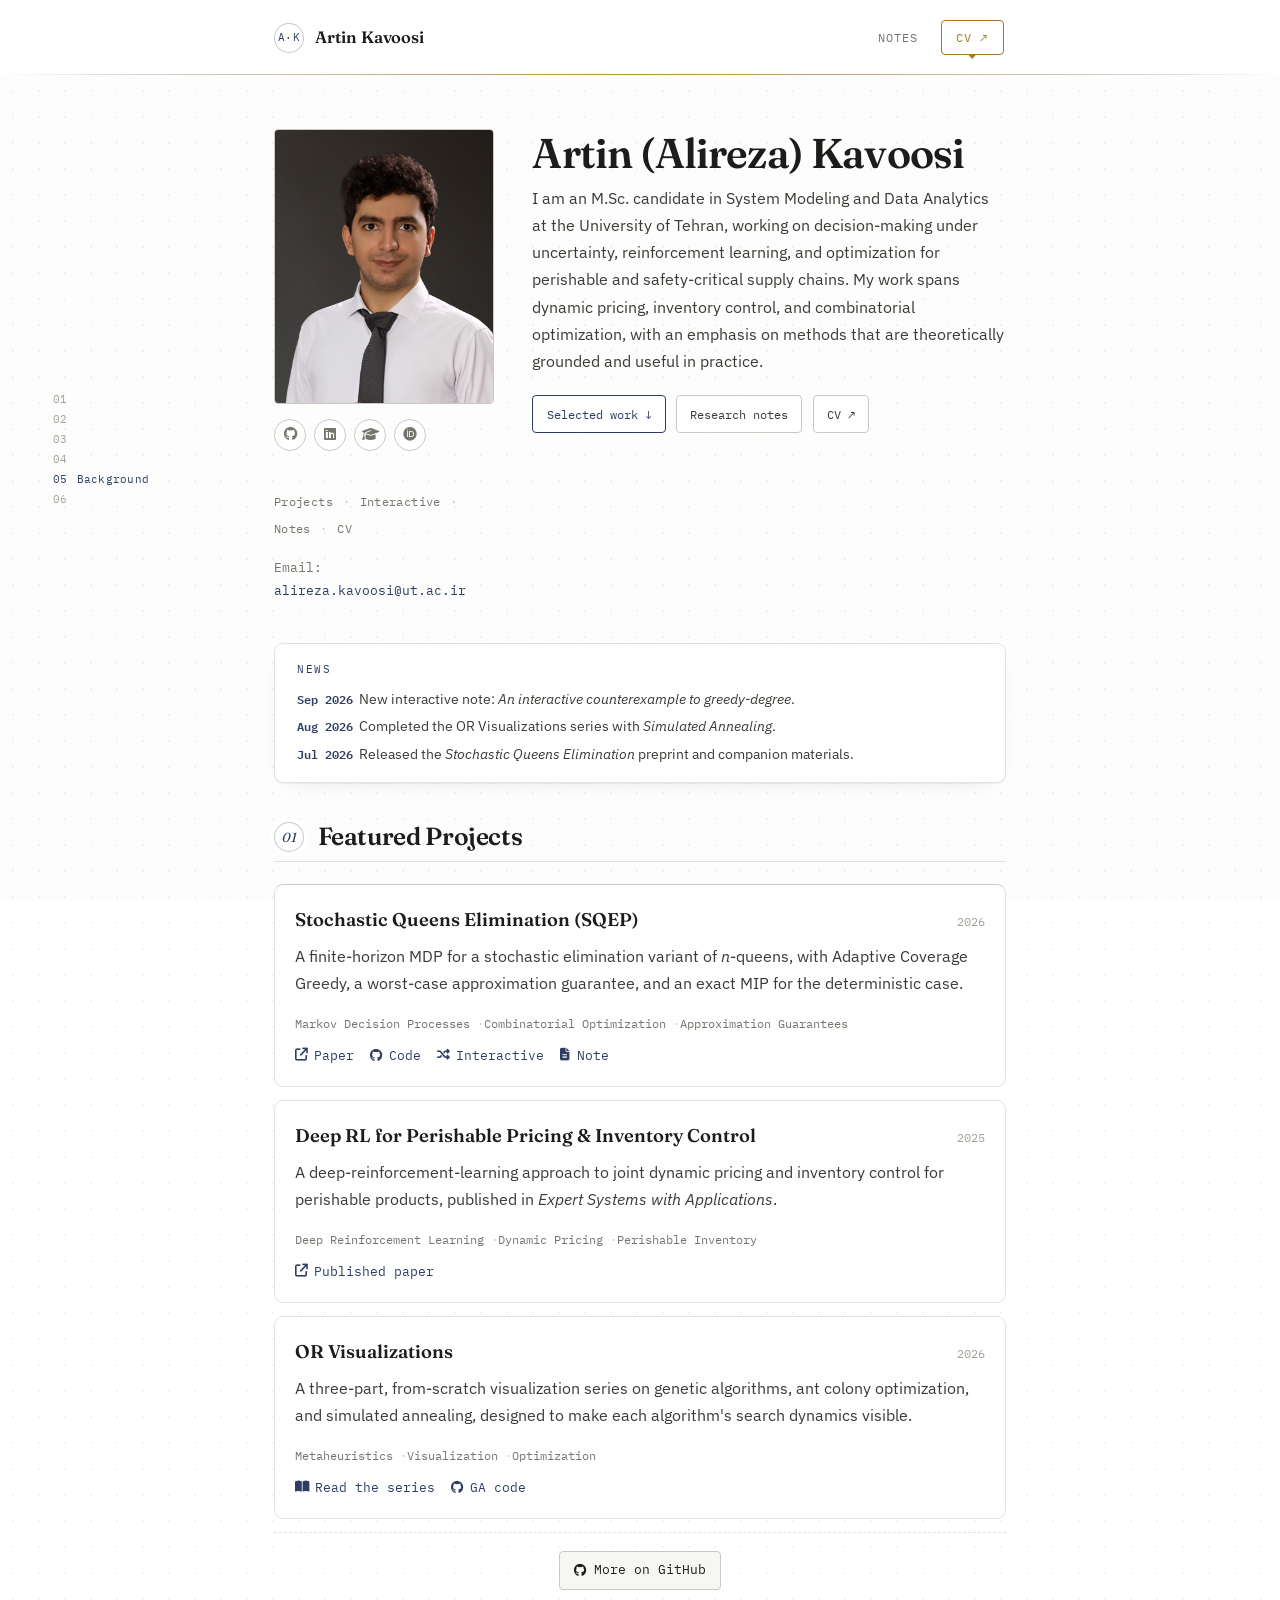
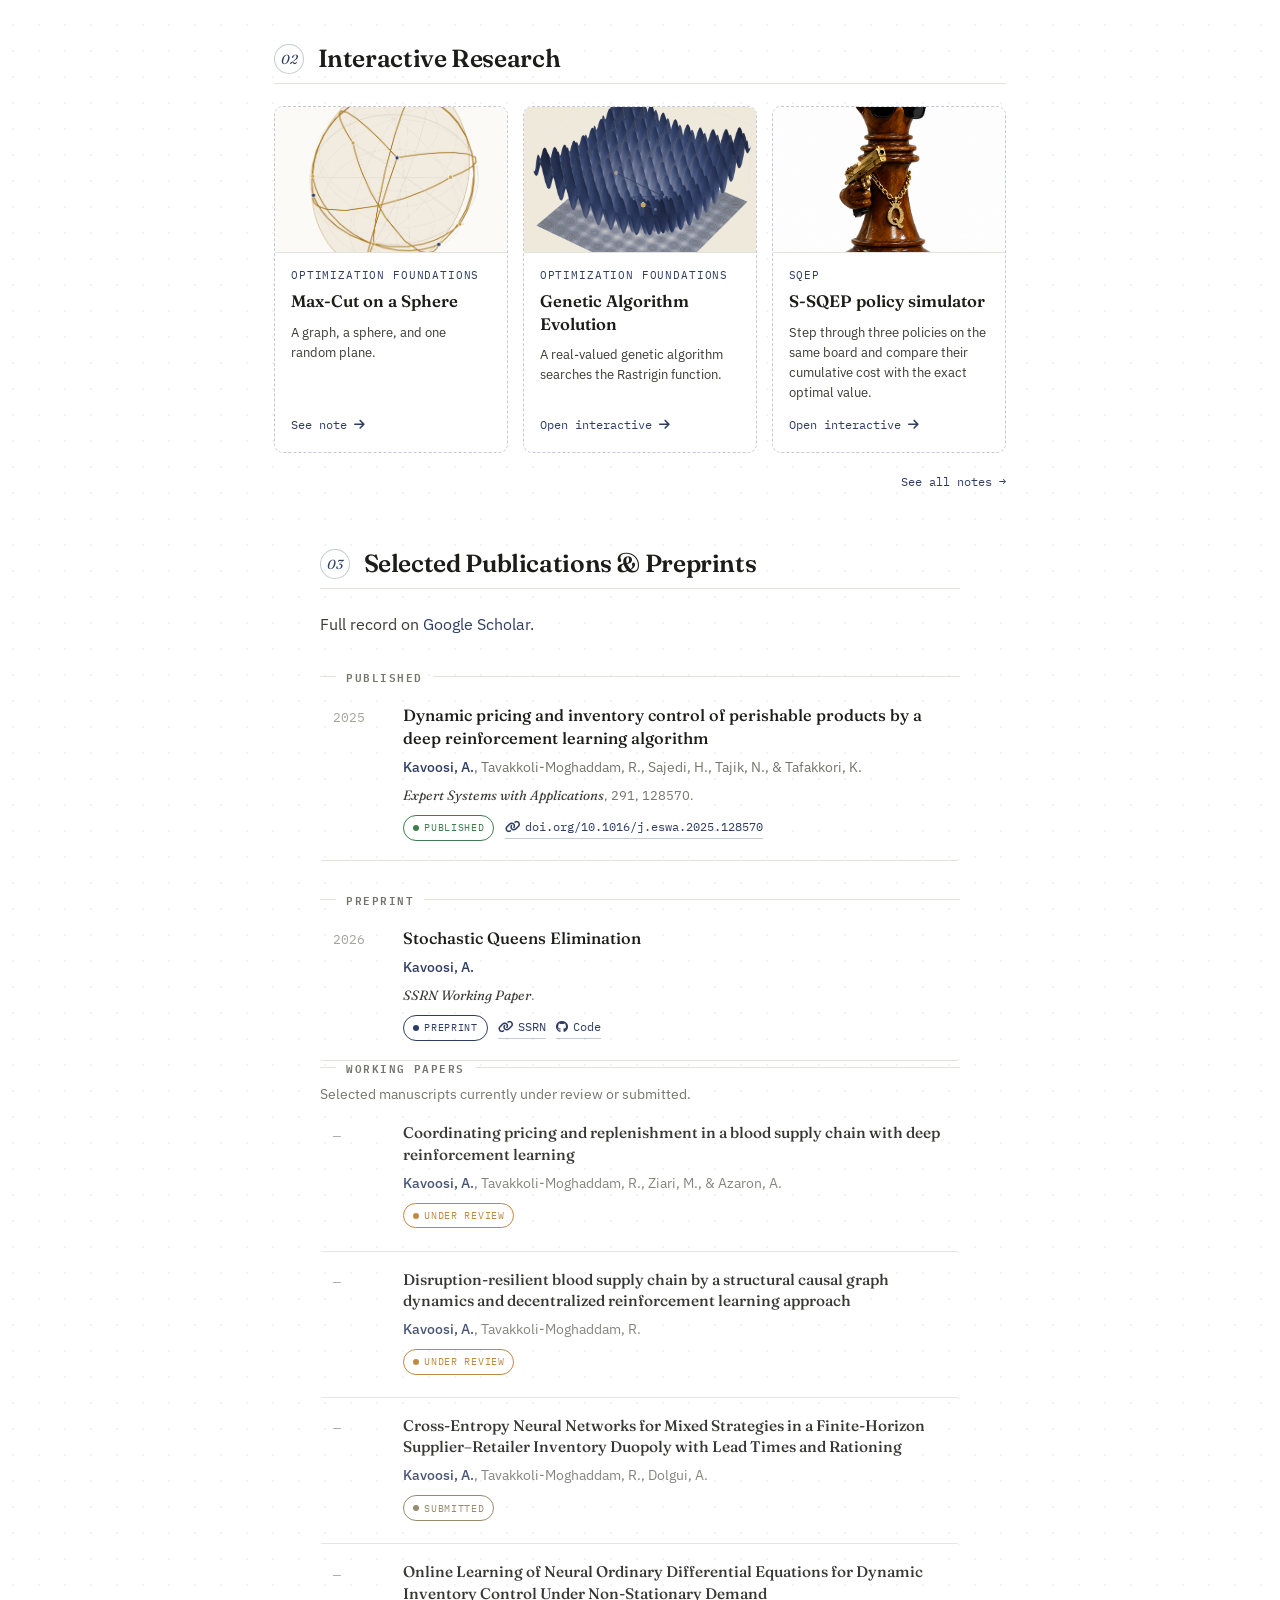
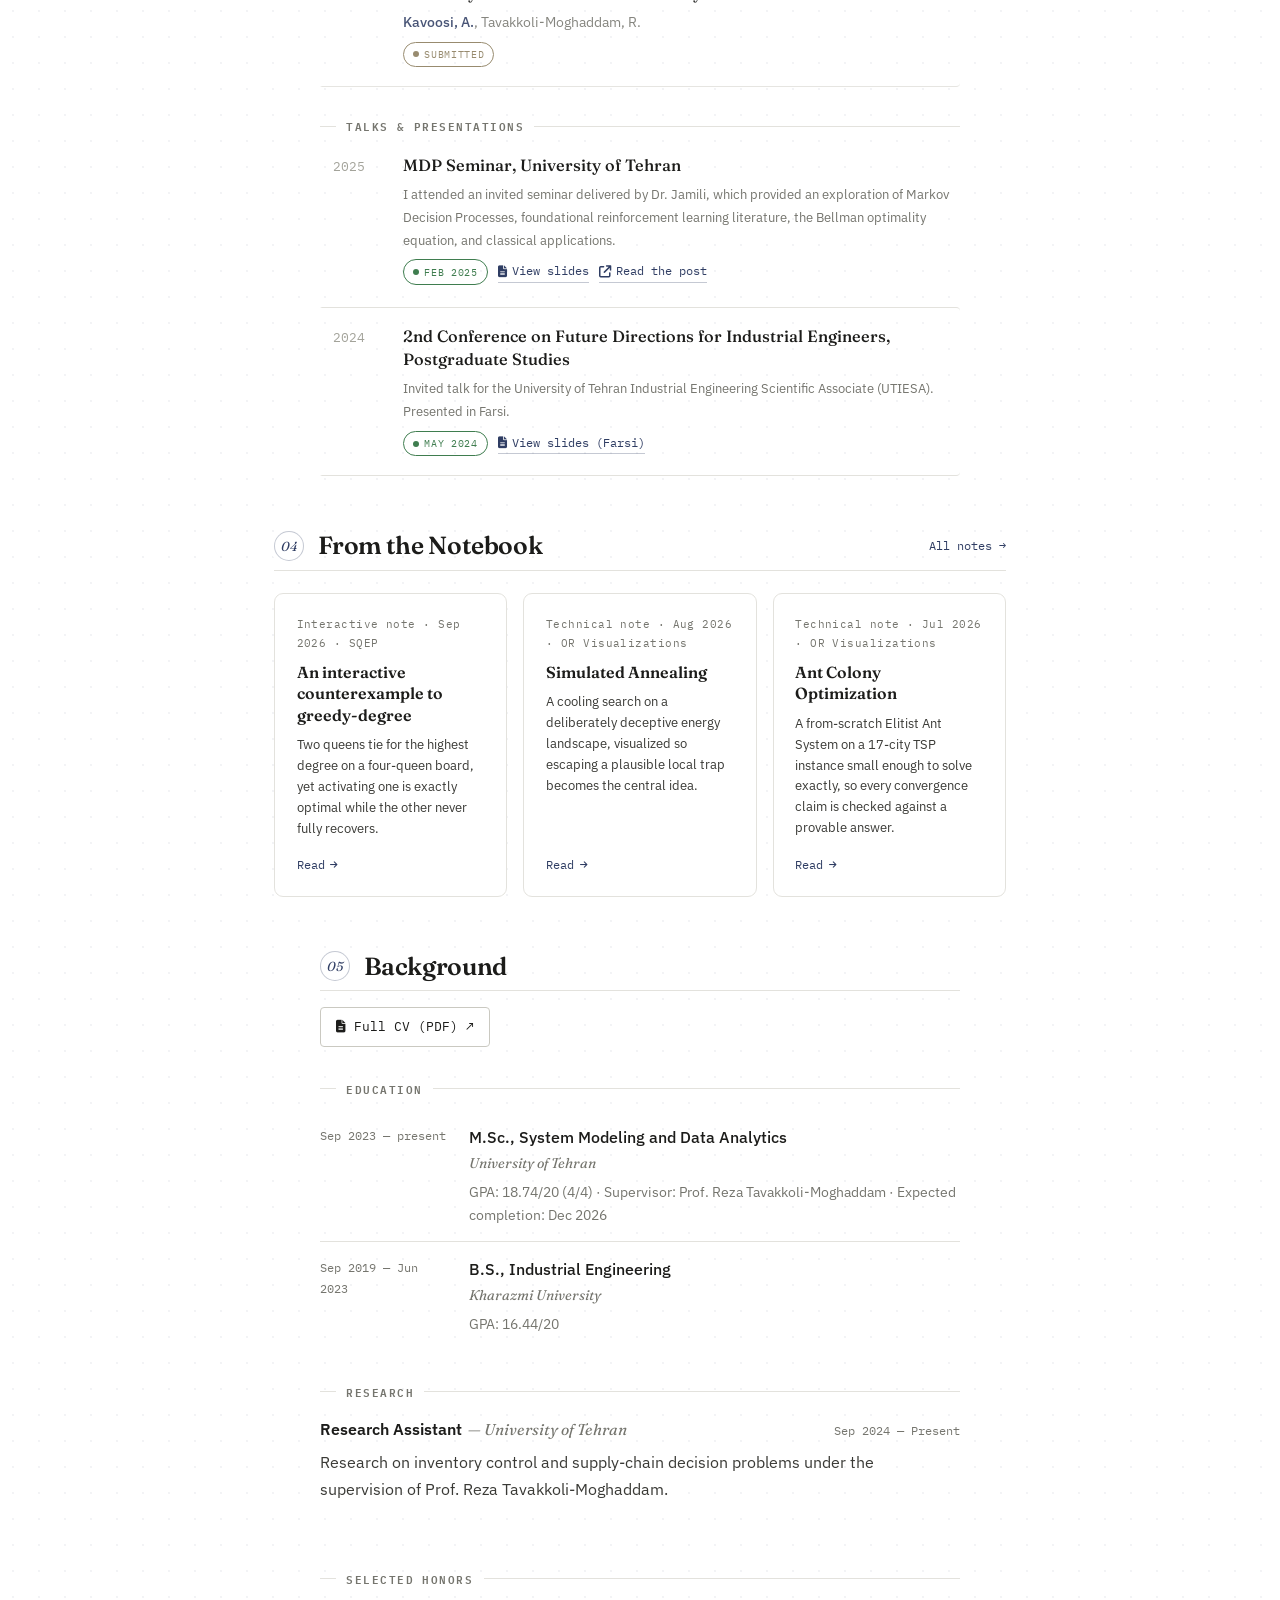
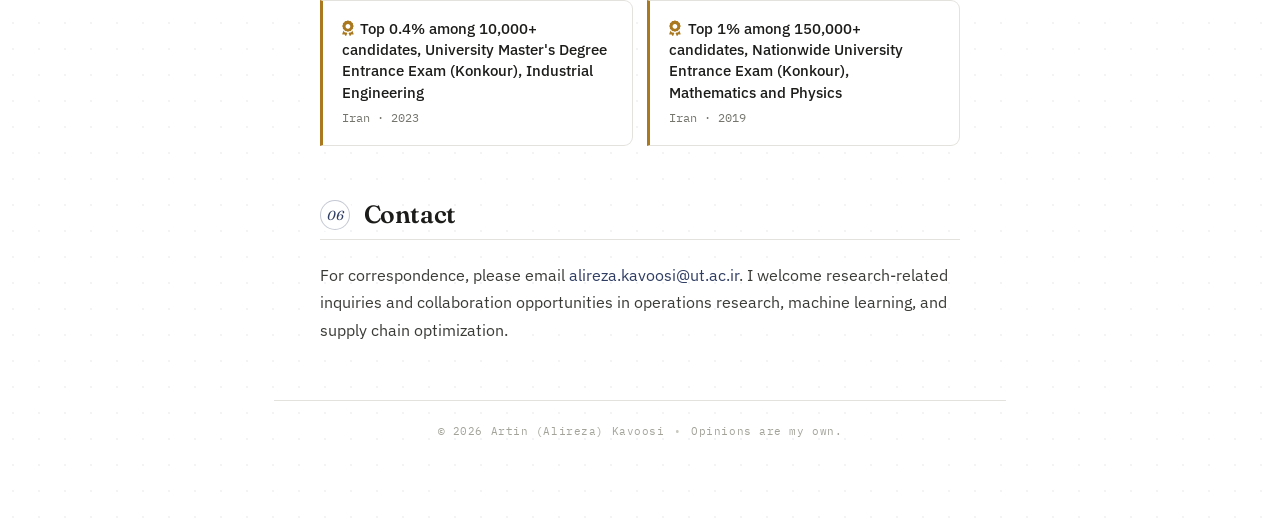
==== commit 21400241: "Update index.html" ====
--- a/index.html
+++ b/index.html
@@ -135,11 +135,18 @@
 </section><section aria-labelledby="interactive-home-heading" class="section interactive-home" id="interactive-work">
 <div class="section-head"><span class="section-num">02</span><h2 id="interactive-home-heading">Interactive Research</h2></div>
 <div class="interactive-home-grid">
-<a class="interactive-home-card" href="blog/posts/bnb-interactive.html">
-<span class="interactive-home-thumb"><img alt="Branch-and-bound search tree" loading="lazy" src="blog/assets/bnb/bnb_tree_static.png"/></span>
+<a class="interactive-home-card" href="blog/posts/max-cut-on-a-sphere.html">
+<span class="interactive-home-thumb"><img alt="Max-Cut on a Sphere" loading="lazy" src="blog/assets/max-cut-on-a-sphere/mcs_hero_poster.png"/></span>
 <span class="interactive-home-kicker">Optimization Foundations</span>
-<span class="interactive-home-title">Branch-and-bound, one node at a time</span>
-<span class="interactive-home-desc">Replay the worked search in exploration order and see exactly when bounds prune entire subtrees.</span>
+<span class="interactive-home-title">Max-Cut on a Sphere</span>
+<span class="interactive-home-desc">A graph, a sphere, and one random plane.</span>
+<span class="interactive-home-cta">See note <i aria-hidden="true" class="fas fa-arrow-right"></i></span>
+</a>
+<a class="interactive-home-card" href="blog/posts/genetic-algorithm-evolution.html">
+<span class="interactive-home-thumb"><img alt="Genetic Algorithm Evolution" loading="lazy" src="blog/assets/genetic-algorithm-evolution/ga_landscape_3d_hero.png"/></span>
+<span class="interactive-home-kicker">Optimization Foundations</span>
+<span class="interactive-home-title">Genetic Algorithm Evolution</span>
+<span class="interactive-home-desc">A real-valued genetic algorithm searches the Rastrigin function.</span>
 <span class="interactive-home-cta">Open interactive <i aria-hidden="true" class="fas fa-arrow-right"></i></span>
 </a>
 <a class="interactive-home-card" href="blog/posts/sqep-interactive.html">
--- a/style.css
+++ b/style.css
@@ -1028,3 +1028,80 @@
   .project-row-head { flex-direction: column; gap: 0.15rem; }
   .background-intro { flex-direction: column; align-items: flex-start; }
 }
+
+
+/* Homepage refresh: selected 2026 portfolio changes */
+.hero { padding-bottom: 2.4rem; }
+.hero-top { margin-bottom: 1.7rem; }
+.hero h1 { margin-bottom: 0.35rem; }
+.hero-tagline {
+  margin: 0 0 1rem;
+  font-family: var(--font-display);
+  font-size: 1.15rem;
+  line-height: 1.45;
+  color: var(--accent);
+}
+.hero-actions { display: flex; flex-wrap: wrap; gap: 0.65rem; margin-top: 1.25rem; }
+.hero-action {
+  display: inline-flex; align-items: center; justify-content: center;
+  min-height: 38px; padding: 0.48rem 0.82rem;
+  border: 1px solid var(--rule-strong); border-radius: var(--radius);
+  background: var(--bg-elevated); background-image: none;
+  font-family: var(--font-mono); font-size: 0.77rem; color: var(--text-body);
+}
+.hero-action:hover, .hero-action:focus-visible { border-color: var(--accent-line); color: var(--accent); background-color: var(--accent-soft); }
+.hero-action.is-primary { border-color: var(--accent); color: var(--accent); }
+.news-strip a { color: var(--text-body); background-image: linear-gradient(var(--accent-line), var(--accent-line)); }
+.news-strip a:hover { color: var(--accent); }
+
+.section-thread { max-width: 900px; }
+.featured-projects, .interactive-home, .notebook-teaser { max-width: 860px; }
+.section-head-link { margin-left: auto; }
+
+.project-featured-row {
+  margin-bottom: 0.85rem; padding: 1.2rem 1.25rem;
+  border: 1px solid var(--rule); border-radius: var(--radius-lg);
+  background: var(--bg-elevated);
+}
+.project-featured-row:first-child { padding-top: 1.2rem; border-top: 1px solid var(--accent-line); }
+.project-featured-row:last-child { padding-bottom: 1.2rem; }
+.project-featured-row:hover { border-color: var(--accent-line); box-shadow: var(--shadow-soft); }
+.project-featured-row .project-desc-text { max-width: 72ch; }
+
+.interactive-home-grid { display: grid; grid-template-columns: repeat(3, 1fr); gap: 0.9rem; }
+.interactive-home-card {
+  display: flex; flex-direction: column; overflow: hidden;
+  border: 1px dashed var(--accent-line); border-radius: var(--radius-lg);
+  background: var(--bg-elevated); background-image: none;
+  transition: border-color 0.2s ease, box-shadow 0.2s ease;
+}
+.interactive-home-card:hover { border-style: solid; border-color: var(--accent); box-shadow: var(--shadow-soft); }
+.interactive-home-thumb { display: block; aspect-ratio: 16 / 10; overflow: hidden; background: var(--bg-soft); border-bottom: 1px solid var(--rule); }
+.interactive-home-thumb img { width: 100%; height: 100%; object-fit: cover; display: block; }
+.interactive-home-kicker { margin: 0.9rem 1rem 0; font-family: var(--font-mono); font-size: 0.66rem; letter-spacing: 0.08em; text-transform: uppercase; color: var(--accent); }
+.interactive-home-title { margin: 0.35rem 1rem 0; font-family: var(--font-display); font-size: 1.04rem; font-weight: 600; line-height: 1.35; color: var(--text-primary); }
+.interactive-home-desc { margin: 0.55rem 1rem 0.8rem; font-size: 0.84rem; line-height: 1.5; color: var(--text-body); flex: 1; }
+.interactive-home-cta { margin: 0 1rem 1rem; font-family: var(--font-mono); font-size: 0.76rem; color: var(--accent); }
+.interactive-home-more { text-align: right; margin-top: 0.9rem !important; }
+.interactive-home-more a { font-family: var(--font-mono); font-size: 0.78rem; }
+
+.notebook-grid-three { grid-template-columns: repeat(3, 1fr); }
+.notebook-grid-three .notebook-card-title { font-size: 1rem; }
+.notebook-grid-three .notebook-card-desc { font-size: 0.84rem; }
+
+.working-papers-note { margin: -0.35rem 0 0.6rem !important; color: var(--text-muted) !important; font-size: 0.86rem !important; }
+.working-papers-list { opacity: 0.88; }
+.working-papers-list .pub-title { font-size: 0.96rem; }
+
+@media (max-width: 820px) {
+  .interactive-home-grid, .notebook-grid-three { grid-template-columns: 1fr; }
+  .interactive-home-card { display: grid; grid-template-columns: 150px 1fr; grid-template-rows: auto auto 1fr auto; column-gap: 0; }
+  .interactive-home-thumb { grid-row: 1 / 5; grid-column: 1; aspect-ratio: auto; border-bottom: 0; border-right: 1px solid var(--rule); }
+  .interactive-home-kicker, .interactive-home-title, .interactive-home-desc, .interactive-home-cta { grid-column: 2; }
+}
+@media (max-width: 560px) {
+  .hero-actions { flex-direction: column; align-items: stretch; }
+  .hero-action { width: 100%; }
+  .interactive-home-card { display: flex; }
+  .interactive-home-thumb { aspect-ratio: 16 / 9; border-right: 0; border-bottom: 1px solid var(--rule); }
+}
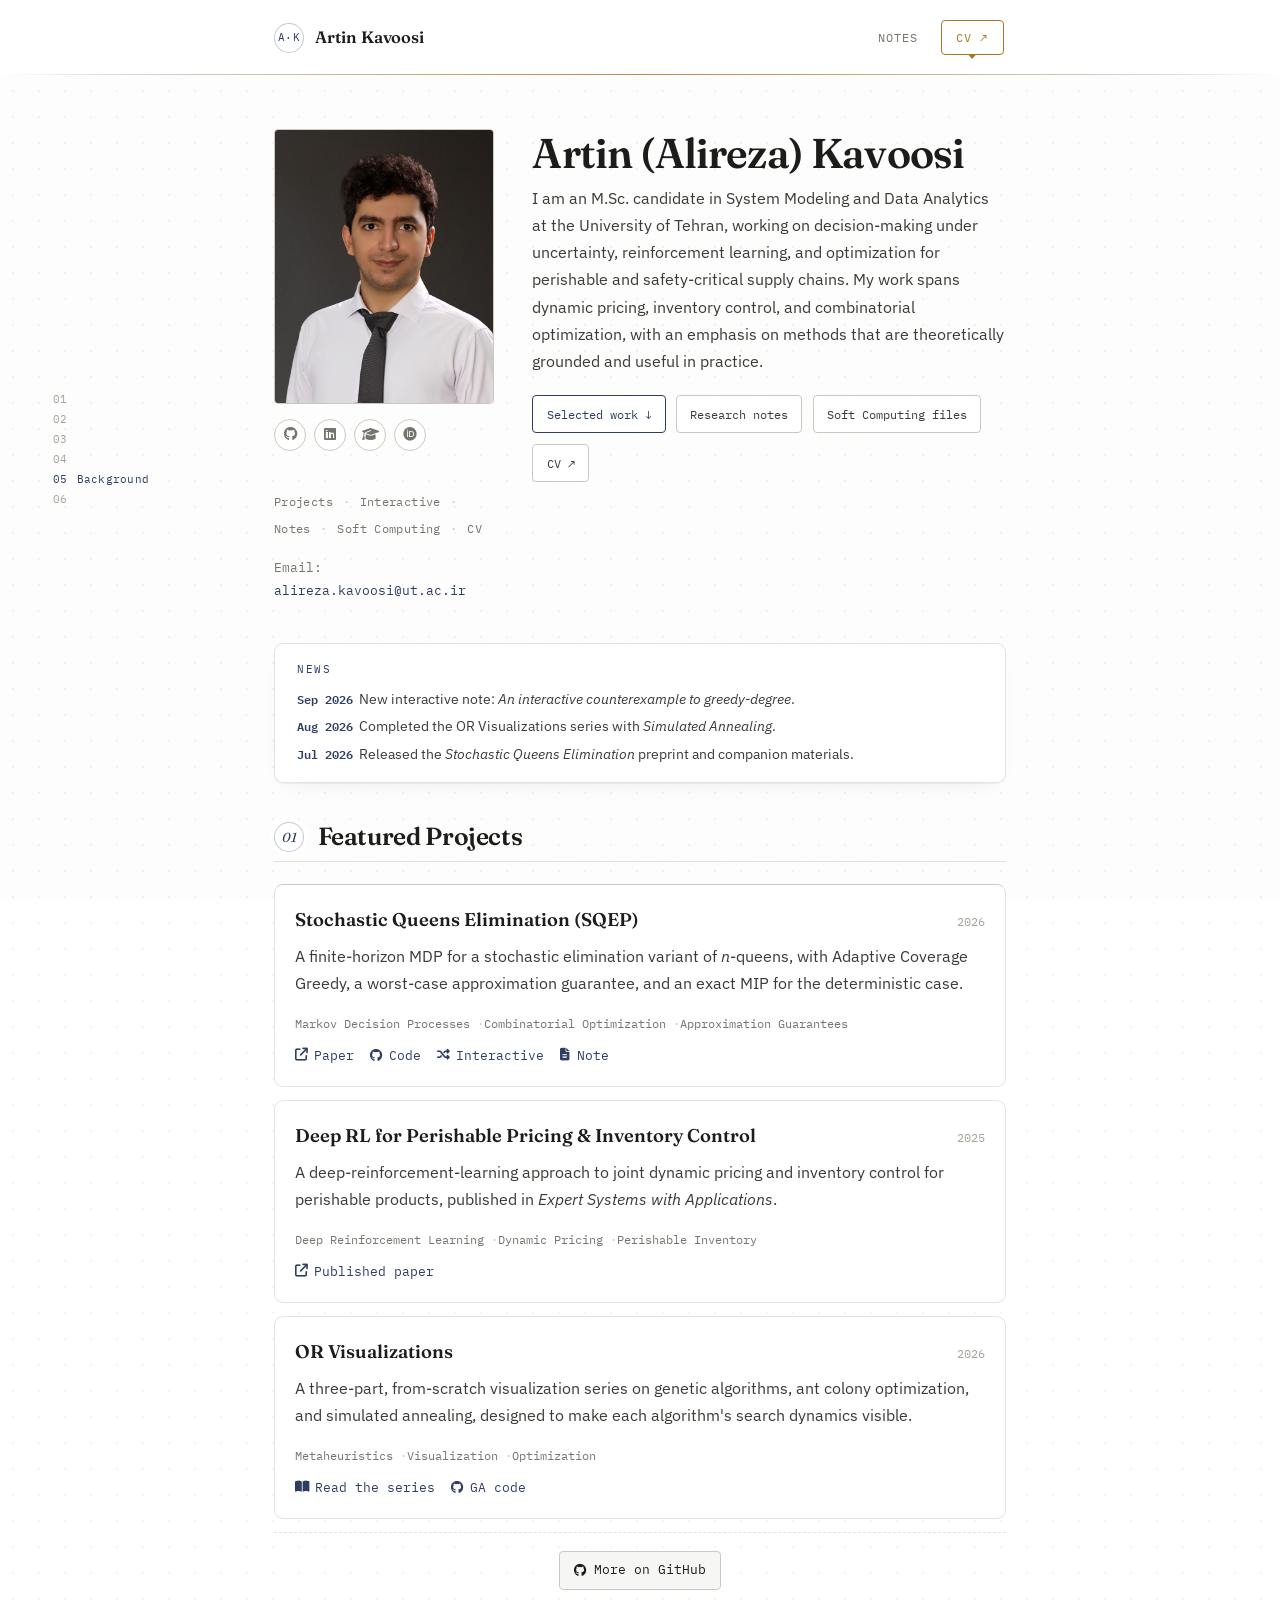
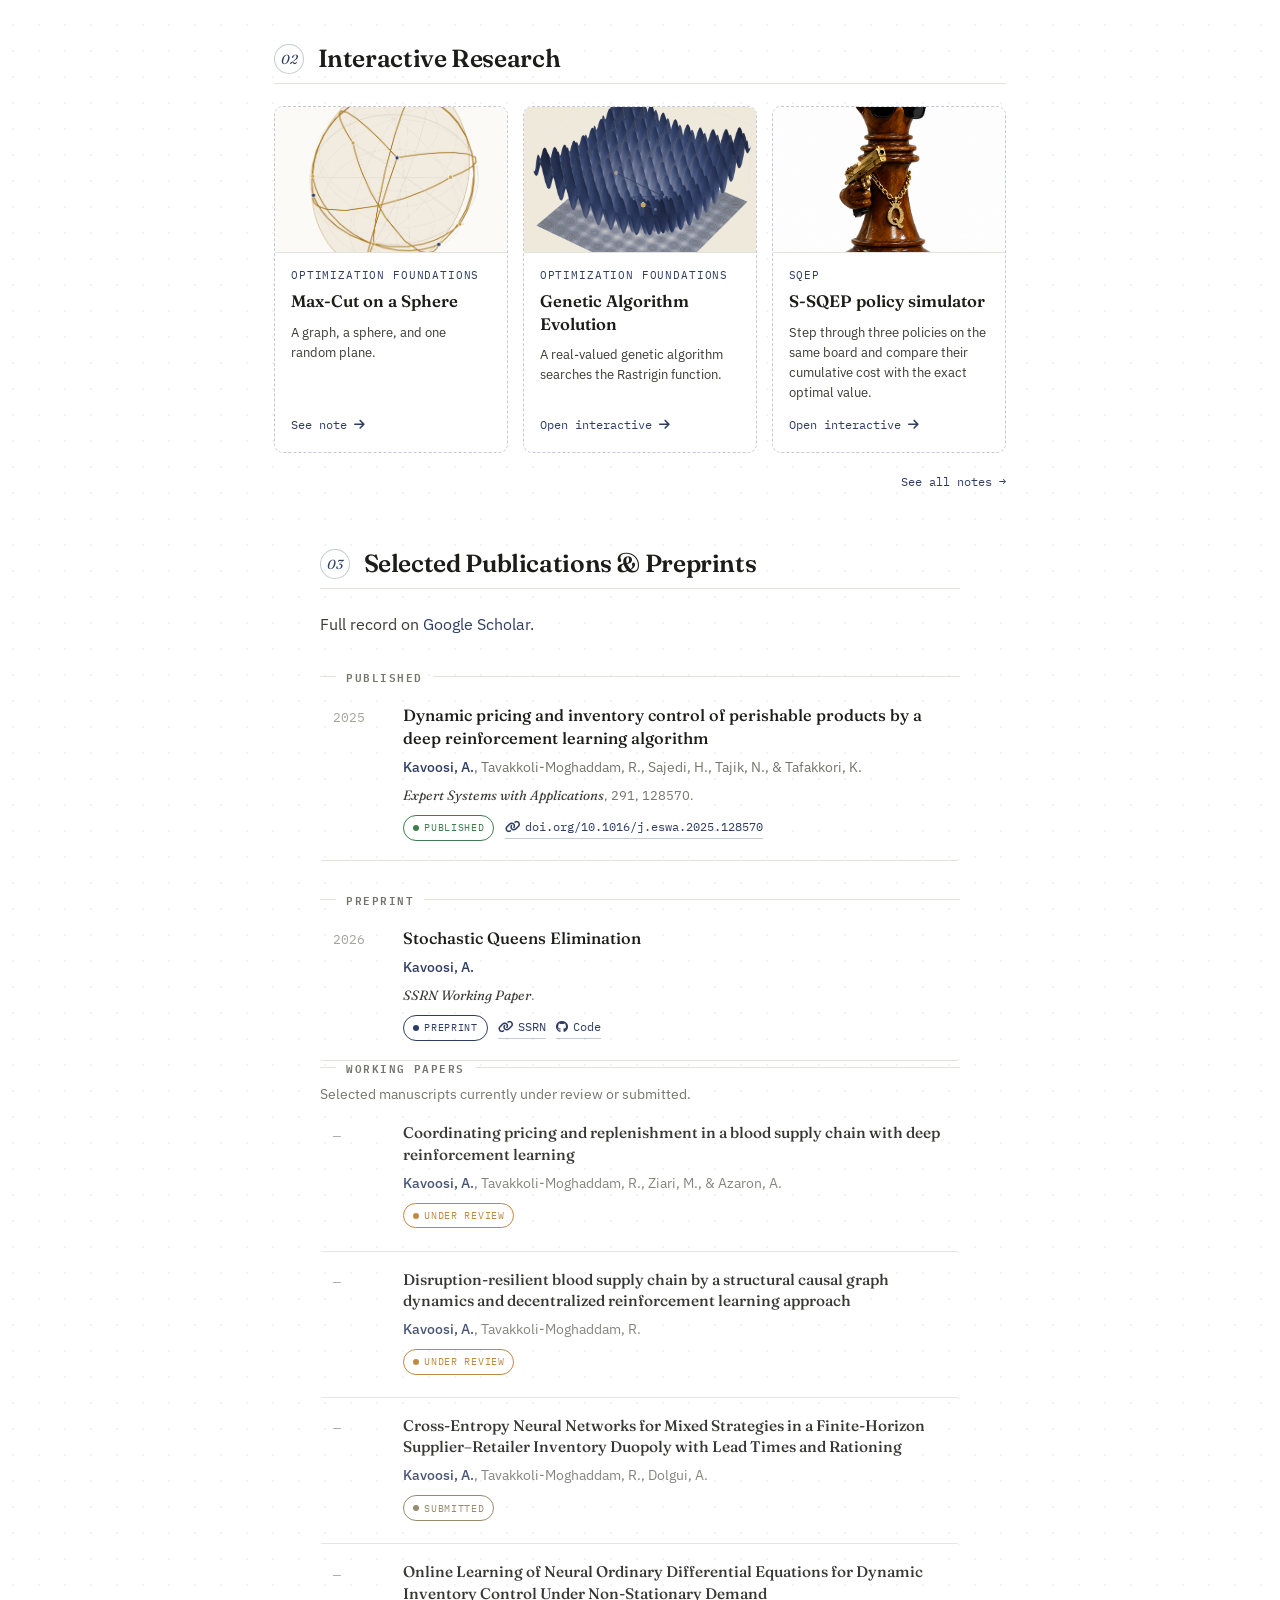
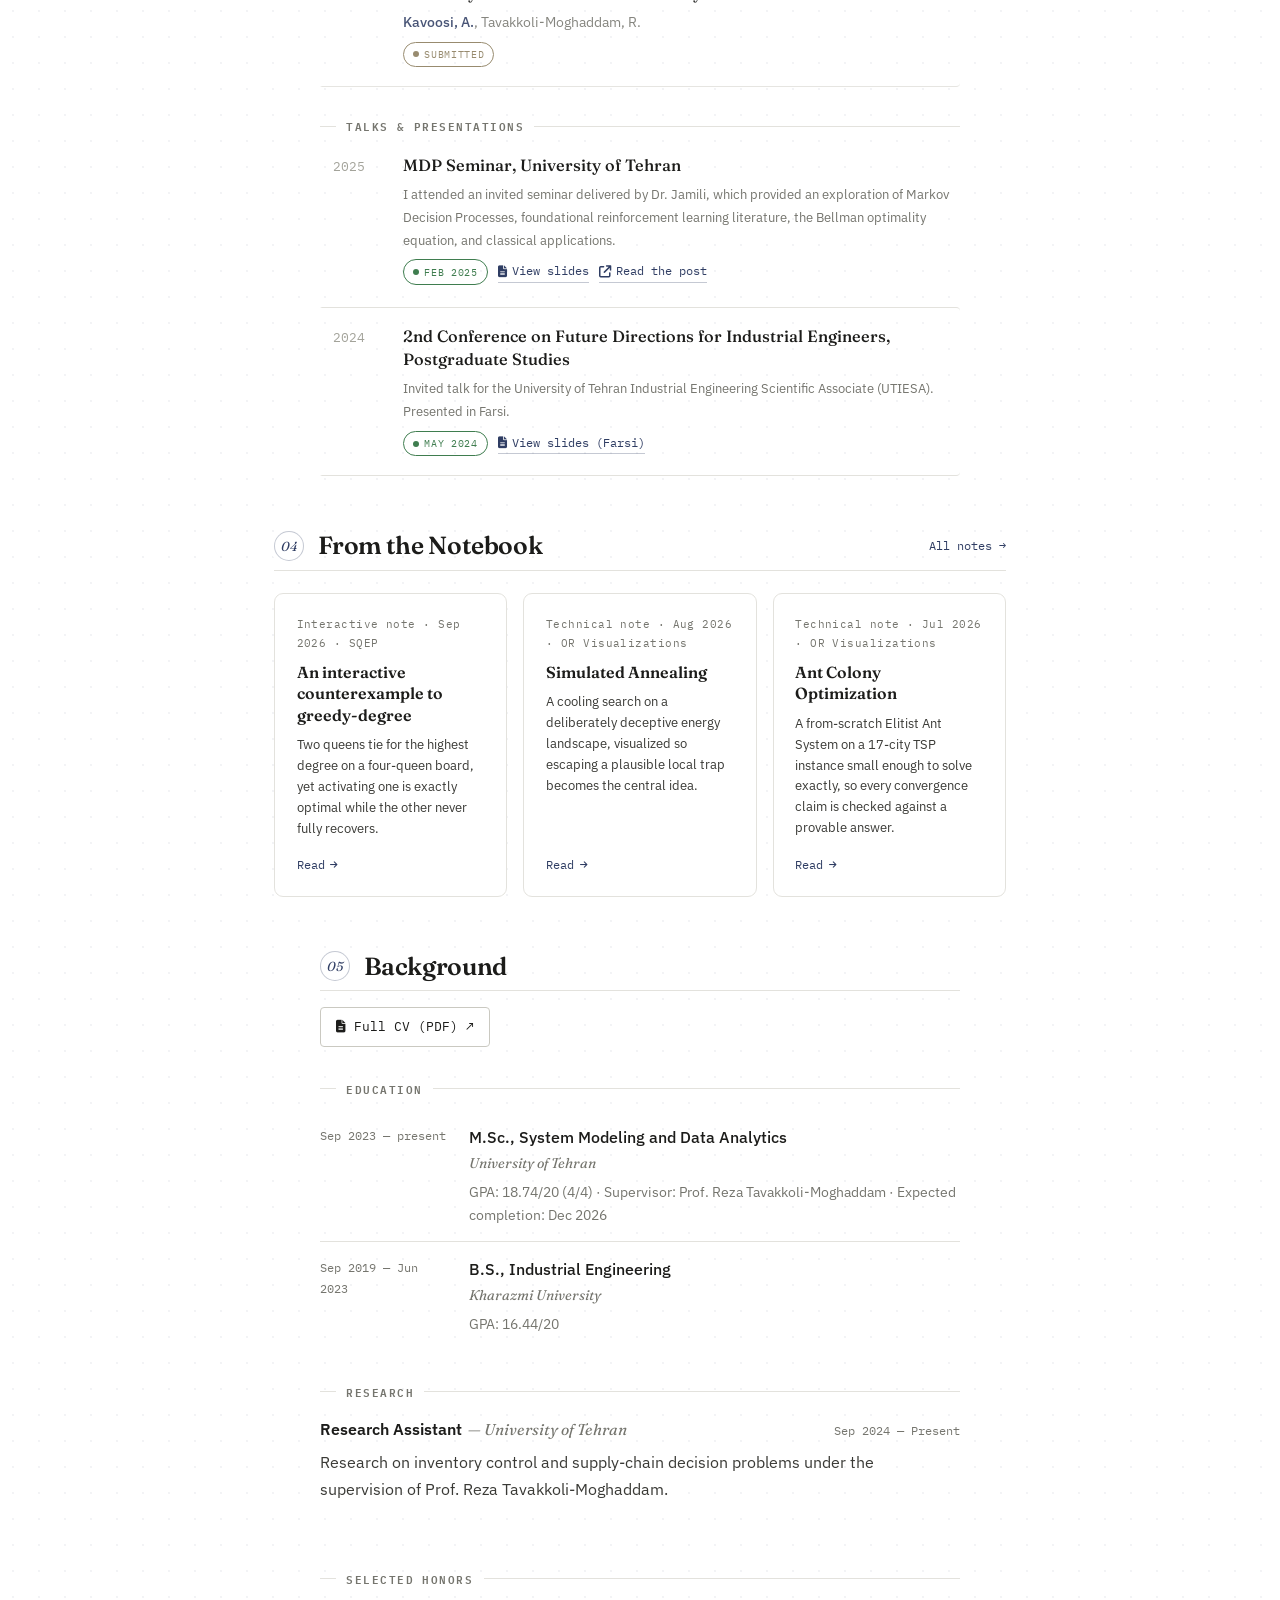
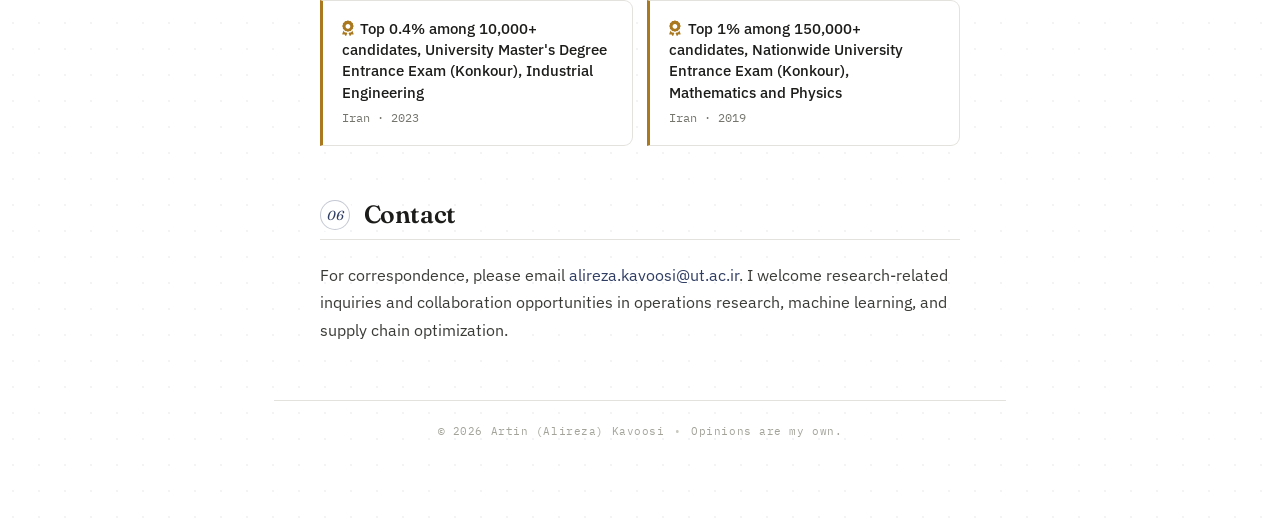
==== commit 43ab2976: "Update index.html" ====
--- a/index.html
+++ b/index.html
@@ -81,7 +81,7 @@
 <a aria-label="ORCID" href="https://orcid.org/0009-0002-1033-5480" rel="noopener" target="_blank" title="ORCID"><i aria-hidden="true" class="fa-brands fa-orcid"></i></a>
 </div>
 <div class="hero-links-list">
-<nav aria-label="Quick links" class="hero-jump"><a href="#projects">Projects</a><a href="#interactive-work">Interactive</a><a href="blog/index.html">Notes</a><a href="cv.pdf" rel="noopener" target="_blank">CV</a></nav>
+<nav aria-label="Quick links" class="hero-jump"><a href="#projects">Projects</a><a href="#interactive-work">Interactive</a><a href="blog/index.html">Notes</a><a href="blog/soft-computing.html">Soft Computing</a><a href="cv.pdf" rel="noopener" target="_blank">CV</a></nav>
 <p class="hero-contact-line">
                 Email: <a href="mailto:alireza.kavoosi@ut.ac.ir">alireza.kavoosi@ut.ac.ir</a>
 </p>
@@ -90,6 +90,7 @@
 <div class="hero-intro"><h1>Artin (Alireza) Kavoosi</h1><p class="hero-bio">I am an M.Sc. candidate in System Modeling and Data Analytics at the University of Tehran, working on decision-making under uncertainty, reinforcement learning, and optimization for perishable and safety-critical supply chains. My work spans dynamic pricing, inventory control, and combinatorial optimization, with an emphasis on methods that are theoretically grounded and useful in practice.</p><div aria-label="Primary actions" class="hero-actions">
 <a class="hero-action is-primary" href="#projects">Selected work ↓</a>
 <a class="hero-action" href="blog/index.html">Research notes</a>
+<a class="hero-action" href="blog/soft-computing.html">Soft Computing files</a>
 <a class="hero-action" href="cv.pdf" rel="noopener" target="_blank">CV ↗</a>
 </div></div>
 </div>
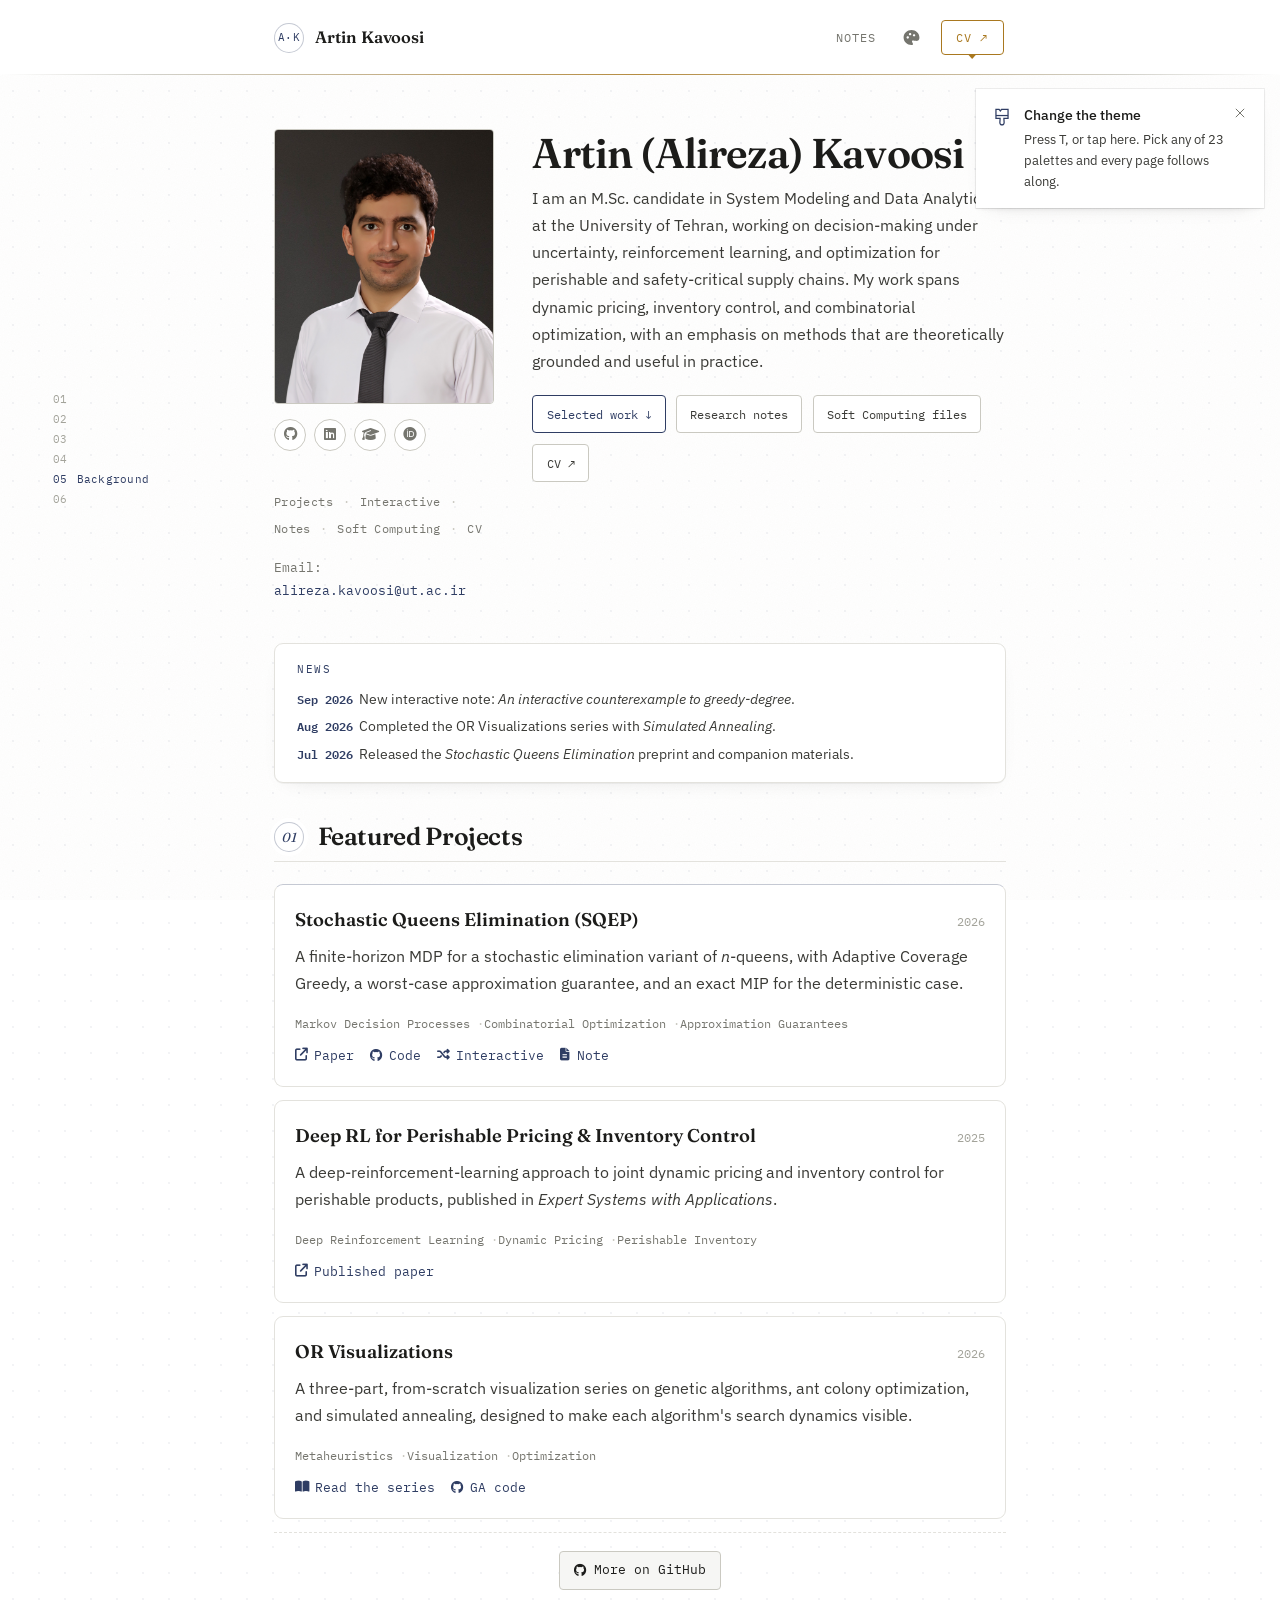
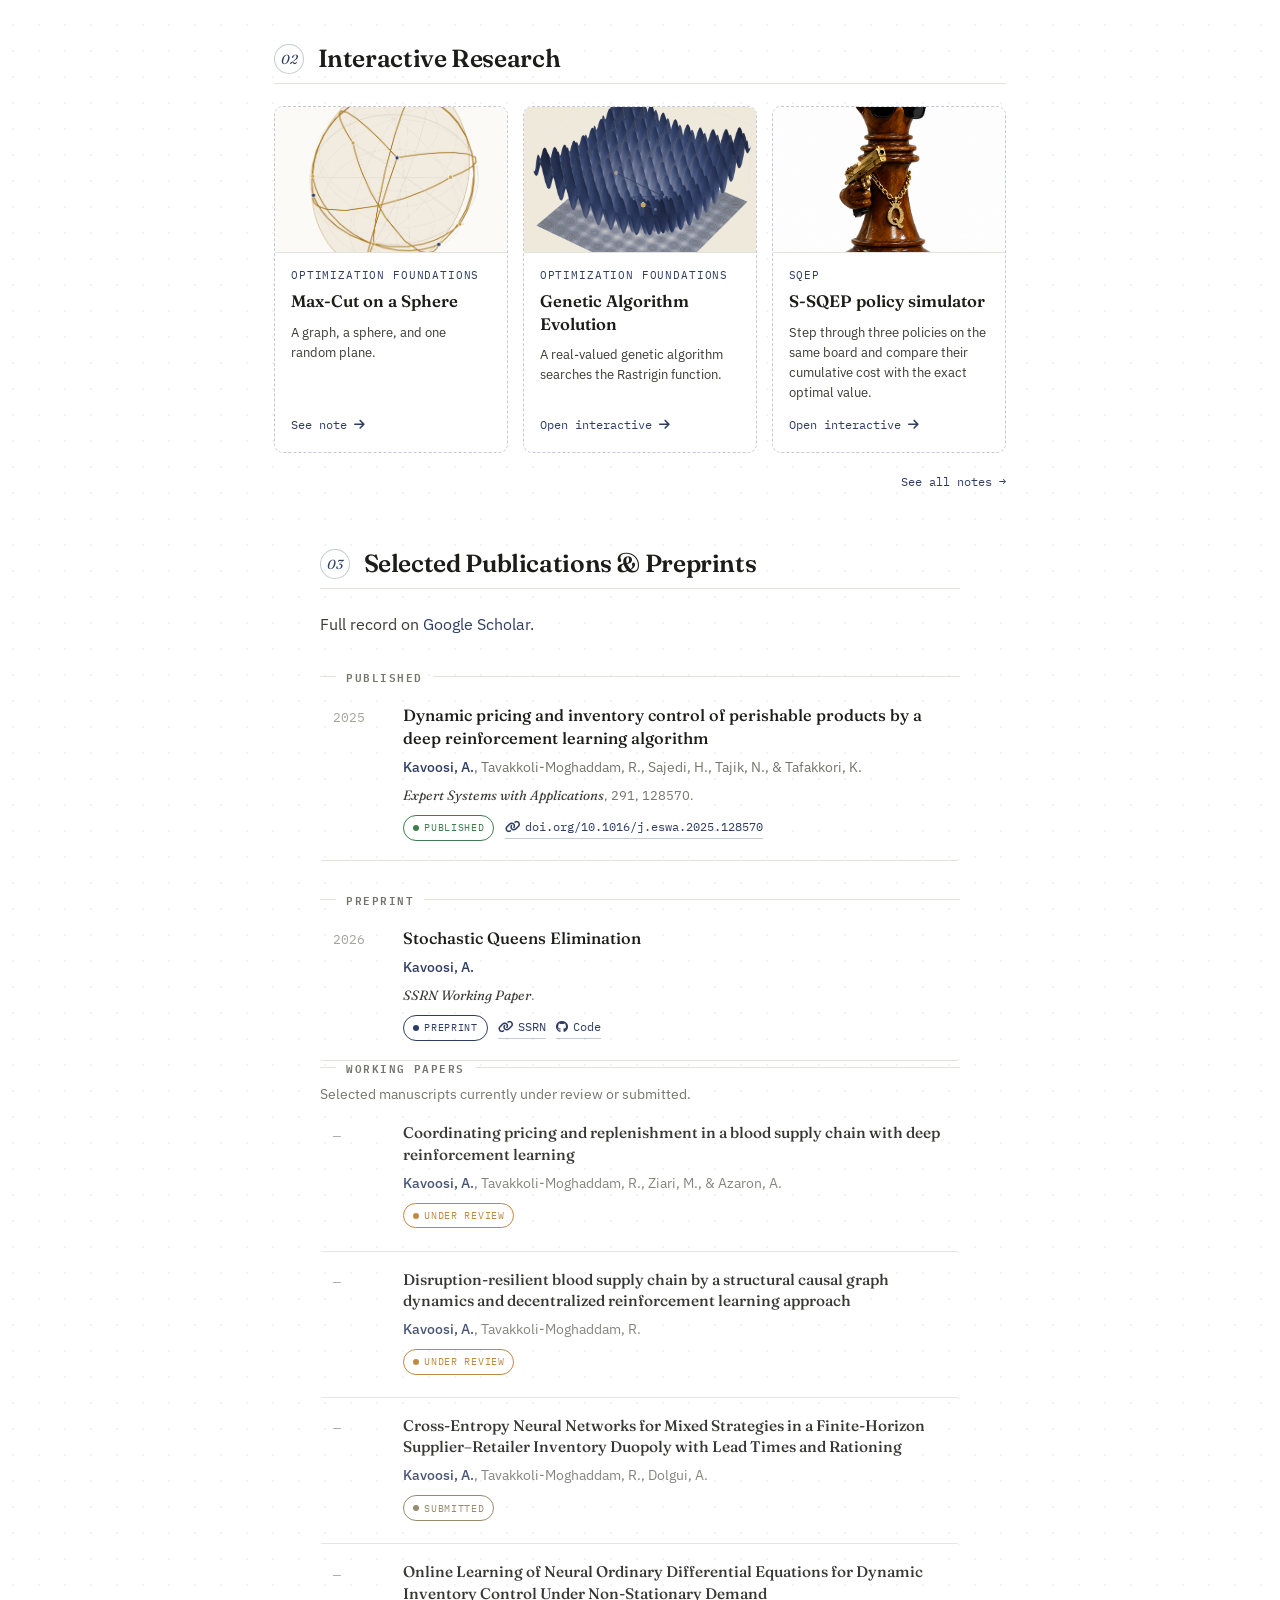
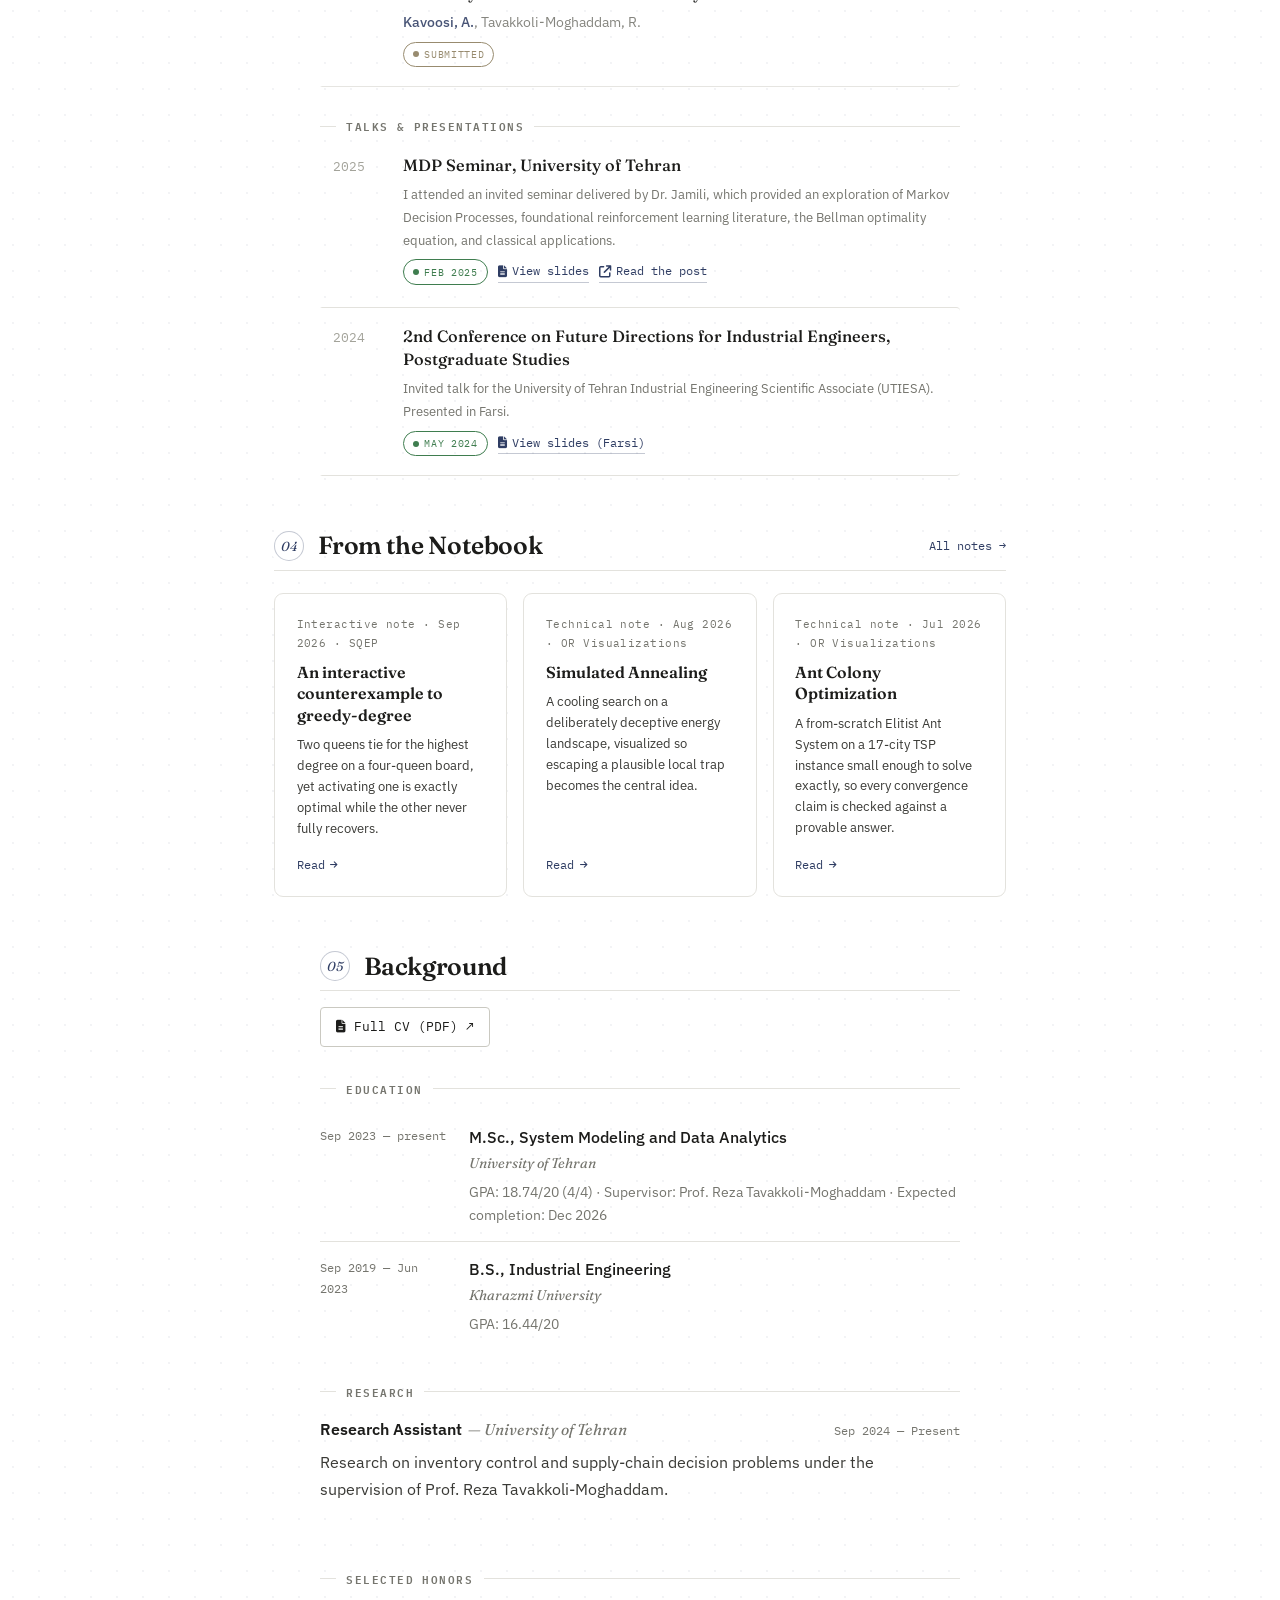
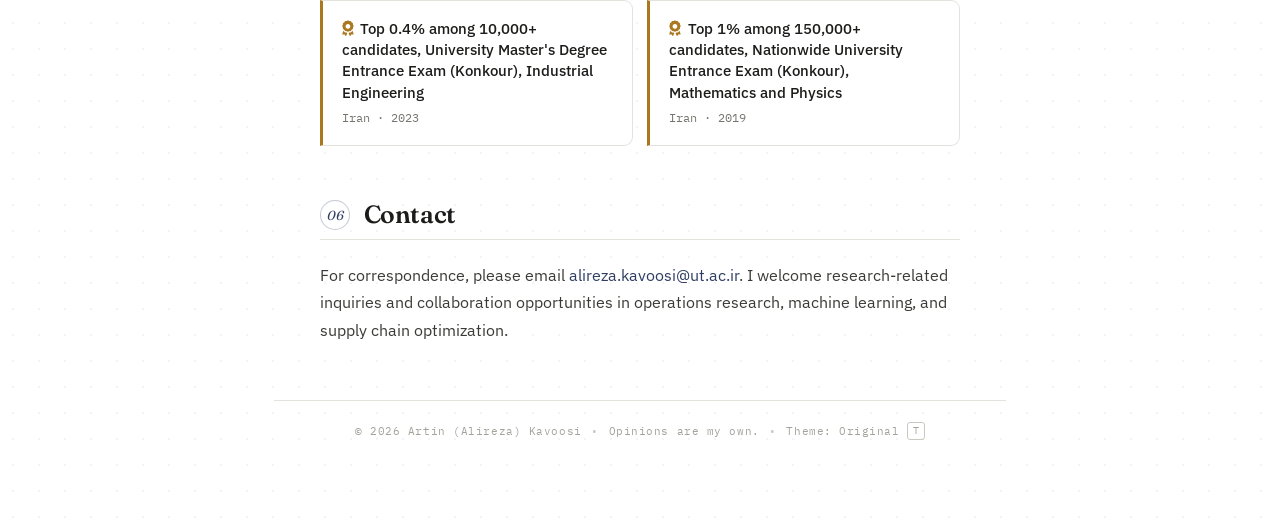
==== commit 9e2eb823: "Update index.html" ====
--- a/index.html
+++ b/index.html
@@ -8,6 +8,7 @@
 <meta content="qWkISiHsjcjL6qno61SncezBY15m0ONMcnDaO63H0Ao" name="google-site-verification">
 <meta content="Academic homepage of Artin (Alireza) Kavoosi, an M.Sc. candidate at the University of Tehran working on operations research, reinforcement learning, supply chain optimization, and decision-making under uncertainty." name="description"/>
 <meta content="#ffffff" name="theme-color"/>
+<script>/* Theme boot: apply the saved theme before first paint (see themes.js) */(function(){var d=document.documentElement,t,s;try{t=localStorage.getItem("ak-site-theme");s=localStorage.getItem("ak-site-scheme")}catch(e){}if(!/^[a-z0-9-]{1,40}$/.test(t||"")){t=window.matchMedia&&matchMedia("(prefers-color-scheme: dark)").matches?"tokyo-night":"original";s=t=="original"?"light":"dark"}d.setAttribute("data-theme",t);d.setAttribute("data-scheme",s=="dark"?"dark":"light")})()</script>
 <link href="https://akavosi.github.io/" rel="canonical"/>
 <meta content="website" property="og:type"/>
 <meta content="Artin Kavoosi — Operations Research &amp; Reinforcement Learning" property="og:title"/>
@@ -45,6 +46,7 @@
 <link href="https://fonts.googleapis.com/css2?family=Fraunces:ital,opsz,wght@0,9..144,400;0,9..144,500;0,9..144,600;0,9..144,700;1,9..144,400;1,9..144,500&amp;family=IBM+Plex+Mono:wght@400;500&amp;family=IBM+Plex+Sans:wght@300;400;500;600&amp;display=swap" rel="stylesheet"/>
 <link href="https://cdnjs.cloudflare.com/ajax/libs/font-awesome/6.5.1/css/all.min.css" rel="stylesheet"/>
 <link href="style.css" rel="stylesheet"/>
+<link rel="stylesheet" href="themes.css">
 </meta></head>
 <body>
 <script>
@@ -63,6 +65,7 @@
 </a>
 <nav aria-label="Primary" class="nav-links">
 <a href="blog/index.html">Notes</a>
+<button type="button" class="theme-btn" data-theme-picker aria-haspopup="dialog" aria-expanded="false" aria-label="Change website theme"><svg viewBox="0 0 24 24" aria-hidden="true"><path fill="currentColor" fill-rule="evenodd" clip-rule="evenodd" d="M2 12C2 6.71457 6.51697 2.5 12 2.5C17.483 2.5 22 6.71457 22 12C22 13.8878 21.4937 15.1519 20.4345 15.8123C19.4491 16.4266 18.2002 16.3605 17.1496 16.2236C16.7813 16.1757 16.397 16.1121 16.0307 16.0515C15.8617 16.0235 15.6965 15.9962 15.5384 15.9713C15.0184 15.8895 14.5499 15.8295 14.1335 15.8234C13.298 15.8112 12.8925 16.0091 12.671 16.4526C12.539 16.7171 12.5395 17.0363 12.6858 17.4705C12.8149 17.8538 13.0214 18.2277 13.2435 18.63C13.2828 18.7012 13.3226 18.7734 13.3626 18.8465C13.4857 19.0721 13.6169 19.3217 13.7077 19.5624C13.7926 19.7875 13.8875 20.117 13.8161 20.466C13.7303 20.8858 13.4434 21.1713 13.0891 21.3241C12.7768 21.4588 12.3992 21.5 12 21.5C6.51697 21.5 2 17.2854 2 12ZM10.25 6.25C9.42157 6.25 8.75 6.92157 8.75 7.75C8.75 8.57843 9.42157 9.25 10.25 9.25C11.0784 9.25 11.75 8.57843 11.75 7.75C11.75 6.92157 11.0784 6.25 10.25 6.25ZM7.25 10.5C6.42157 10.5 5.75 11.1716 5.75 12C5.75 12.8284 6.42157 13.5 7.25 13.5C8.07843 13.5 8.75 12.8284 8.75 12C8.75 11.1716 8.07843 10.5 7.25 10.5ZM15.25 7.75C14.4216 7.75 13.75 8.42157 13.75 9.25C13.75 10.0784 14.4216 10.75 15.25 10.75C16.0784 10.75 16.75 10.0784 16.75 9.25C16.75 8.42157 16.0784 7.75 15.25 7.75Z"/></svg><span class="theme-btn-tip" aria-hidden="true">Change website theme<kbd>T</kbd></span></button>
 <a aria-label="Curriculum Vitae (PDF, opens in new tab)" class="nav-primary" href="cv.pdf" rel="noopener" target="_blank">CV ↗</a>
 </nav>
 </div>
@@ -369,6 +372,7 @@
 <footer class="site-footer">
 <span>© <span id="year"></span> Artin (Alireza) Kavoosi</span>
 <span class="footer-disclaimer">Opinions are my own.</span>
+<button type="button" class="footer-theme" data-theme-picker aria-haspopup="dialog" aria-expanded="false">Theme: <span data-theme-name>Original</span><kbd aria-hidden="true">T</kbd></button>
 </footer>
 </div>
 </main>
@@ -376,5 +380,6 @@
     document.getElementById("year").textContent = new Date().getFullYear();
   </script>
 <script defer="" src="home.js"></script>
+<script src="themes.js" defer></script>
 </body>
 </html>
--- a/themes.css
+++ b/themes.css
@@ -0,0 +1,553 @@
+/* ==========================================================================
+   Site themes — press T anywhere (or use the palette button in the header)
+   ==========================================================================
+
+   Closely modeled on the theme picker on omarchy.org. The 22 palettes are
+   the Omarchy website palettes; "original" is this site's own design.
+
+   How it fits together
+   1. A tiny boot script in every page's <head> sets
+        <html data-theme="tokyo-night" data-scheme="dark">
+      before first paint, so there is never a flash of the wrong theme.
+   2. Each [data-theme="…"] block below defines raw palette tokens (--t-*).
+   3. The mapping layer translates --t-* into the tokens style.css and
+      blog.css already use (--bg-base, --accent, --rule, …), so every
+      component on every page follows along without per-component rules.
+   4. "original" is excluded from the mapping, so it renders exactly as
+      authored in style.css / blog.css (navy home page, red notes).
+
+   Adding a theme: add a [data-theme="id"] palette block below and an entry
+   in THEMES (themes.js), then run `python3 tools/theme-previews.py id`.
+   Adding a page: start from blog/posts/_template.html (already wired), or
+   run `python3 tools/wire-themes.py path/to/page.html`.
+   ========================================================================== */
+
+/* --------------------------------------------------------------------------
+   1. Palettes
+   -------------------------------------------------------------------------- */
+[data-theme="original"]{--t-bg-deep:#f6f6f4;--t-bg:#ffffff;--t-surface:#ffffff;--t-surface-2:#f6f6f4;--t-border-subtle:#e3e2dd;--t-border-strong:#cac9c1;--t-text:#1c1c1a;--t-text-secondary:#3a3a36;--t-text-muted:#75756e;--t-brand:#2f3d63;--t-brand-soft:#2f3d6314;--t-brand-ink:#ffffff;--t-field-hover:#4d5f96;--t-selection:#2f3d6329;--t-scroll-thumb:#0000002e;--t-img-outline:#0000001a;color-scheme:light}
+[data-theme="catppuccin"]{--t-bg-deep:#161622;--t-bg:#1e1e2e;--t-surface:#282839;--t-surface-2:#313244;--t-border-subtle:#313244;--t-border-strong:#585b70;--t-text:#cdd6f4;--t-text-secondary:#cdd6f4;--t-text-muted:#9399b2;--t-brand:#89b4fa;--t-brand-soft:#89b4fa1f;--t-brand-ink:#0c0e10;--t-field-hover:#accafc;--t-selection:#45475a;--t-scroll-thumb:#ffffff24;--t-img-outline:#ffffff1a;color-scheme:dark}
+[data-theme="catppuccin-latte"]{--t-bg-deep:#e3e4e8;--t-bg:#eff1f5;--t-surface:#f8f9fb;--t-surface-2:#e3e4e8;--t-border-subtle:#d7d8dc;--t-border-strong:#acb0be;--t-text:#4c4f69;--t-text-secondary:#53556f;--t-text-muted:#5c5f77;--t-brand:#1e66f5;--t-brand-soft:#1e66f51f;--t-brand-ink:#fff;--t-field-hover:#1750bf;--t-selection:#ccd0da;--t-scroll-thumb:#0000002e;--t-img-outline:#0000001a;color-scheme:light}
+[data-theme="ethereal"]{--t-bg-deep:#040816;--t-bg:#060b1e;--t-surface:#0c122c;--t-surface-2:#131a3a;--t-border-subtle:#131a3a;--t-border-strong:#6d7db6;--t-text:#ffcead;--t-text-secondary:#ffcead;--t-text-muted:#b6a6b2;--t-brand:#7d82d9;--t-brand-soft:#7d82d91f;--t-brand-ink:#0c0e10;--t-field-hover:#a4a8e4;--t-selection:#252e56;--t-scroll-thumb:#ffffff24;--t-img-outline:#ffffff1a;color-scheme:dark}
+[data-theme="everforest"]{--t-bg-deep:#21272c;--t-bg:#2d353b;--t-surface:#303a40;--t-surface-2:#343f44;--t-border-subtle:#343f44;--t-border-strong:#475258;--t-text:#d3c6aa;--t-text-secondary:#d3c6aa;--t-text-muted:#918f84;--t-brand:#7fbbb3;--t-brand-soft:#7fbbb31f;--t-brand-ink:#0c0e10;--t-field-hover:#a5cfca;--t-selection:#3d484d;--t-scroll-thumb:#ffffff24;--t-img-outline:#ffffff1a;color-scheme:dark}
+[data-theme="flexoki-light"]{--t-bg-deep:#f2efe4;--t-bg:#fffcf0;--t-surface:#f9f6ea;--t-surface-2:#f2efe4;--t-border-subtle:#e5e2d8;--t-border-strong:#b7b5ac;--t-text:#100f0f;--t-text-secondary:#454340;--t-text-muted:#555450;--t-brand:#205ea6;--t-brand-soft:#205ea61f;--t-brand-ink:#fff;--t-field-hover:#194981;--t-selection:#cecdc3;--t-scroll-thumb:#0000002e;--t-img-outline:#0000001a;color-scheme:light}
+[data-theme="gruvbox"]{--t-bg-deep:#1e1e1e;--t-bg:#282828;--t-surface:#32302f;--t-surface-2:#3c3836;--t-border-subtle:#3c3836;--t-border-strong:#665c54;--t-text:#d4be98;--t-text-secondary:#d4be98;--t-text-muted:#a89984;--t-brand:#7daea3;--t-brand-soft:#7daea31f;--t-brand-ink:#0c0e10;--t-field-hover:#a4c6bf;--t-selection:#504945;--t-scroll-thumb:#ffffff24;--t-img-outline:#ffffff1a;color-scheme:dark}
+[data-theme="hackerman"]{--t-bg-deep:#080910;--t-bg:#0b0c16;--t-surface:#10121f;--t-surface-2:#151828;--t-border-subtle:#151828;--t-border-strong:#2d3450;--t-text:#ddf7ff;--t-text-secondary:#ddf7ff;--t-text-muted:#a4b2ca;--t-brand:#82fb9c;--t-brand-soft:#82fb9c1f;--t-brand-ink:#0c0e10;--t-field-hover:#a8fcba;--t-selection:#1f253a;--t-scroll-thumb:#ffffff24;--t-img-outline:#ffffff1a;color-scheme:dark}
+[data-theme="kanagawa"]{--t-bg-deep:#17171e;--t-bg:#1f1f28;--t-surface:#202838;--t-surface-2:#223249;--t-border-subtle:#223249;--t-border-strong:#54546d;--t-text:#dcd7ba;--t-text-secondary:#dcd7ba;--t-text-muted:#a7a492;--t-brand:#dcd7ba;--t-brand-soft:#dcd7ba1f;--t-brand-ink:#0c0e10;--t-field-hover:#e6e3cf;--t-selection:#363646;--t-scroll-thumb:#ffffff24;--t-img-outline:#ffffff1a;color-scheme:dark}
+[data-theme="last-horizon"]{--t-bg-deep:#090809;--t-bg:#0c0b0c;--t-surface:#0c0b0c;--t-surface-2:#0c0b0c;--t-border-subtle:#0c0b0c;--t-border-strong:#584e51;--t-text:#fafcfb;--t-text-secondary:#e2dddc;--t-text-muted:#a9a5a6;--t-brand:#b59790;--t-brand-soft:#b597901f;--t-brand-ink:#0c0e10;--t-field-hover:#cbb6b1;--t-selection:#584e51;--t-scroll-thumb:#ffffff24;--t-img-outline:#ffffff1a;color-scheme:dark}
+[data-theme="lumon"]{--t-bg-deep:#101b21;--t-bg:#16242d;--t-surface:#182836;--t-surface-2:#1b2d40;--t-border-subtle:#1b2d40;--t-border-strong:#304860;--t-text:#f2fcff;--t-text-secondary:#d6e2ee;--t-text-muted:#a0c1d8;--t-brand:#8bc9eb;--t-brand-soft:#8bc9eb1f;--t-brand-ink:#0c0e10;--t-field-hover:#aed9f1;--t-selection:#243d56;--t-scroll-thumb:#ffffff24;--t-img-outline:#ffffff1a;color-scheme:dark}
+[data-theme="lupine"]{--t-bg-deep:#ececec;--t-bg:#fafafa;--t-surface:#fff;--t-surface-2:#ececec;--t-border-subtle:#dedede;--t-border-strong:#9e9e9e;--t-text:#000;--t-text-secondary:#212121;--t-text-muted:#484848;--t-brand:#3264eb;--t-brand-soft:#3264eb1f;--t-brand-ink:#fff;--t-field-hover:#274eb7;--t-selection:#d0d0d0;--t-scroll-thumb:#0000002e;--t-img-outline:#0000001a;color-scheme:light}
+[data-theme="matte-black"]{--t-bg-deep:#0d0d0d;--t-bg:#121212;--t-surface:#181818;--t-surface-2:#1e1e1e;--t-border-subtle:#1e1e1e;--t-border-strong:#333;--t-text:#eaeaea;--t-text-secondary:#bebebe;--t-text-muted:#8a8a8a;--t-brand:#e68e0d;--t-brand-soft:#e68e0d1f;--t-brand-ink:#0c0e10;--t-field-hover:#eeb056;--t-selection:#2a2a2a;--t-scroll-thumb:#ffffff24;--t-img-outline:#ffffff1a;color-scheme:dark}
+[data-theme="miasma"]{--t-bg-deep:#191919;--t-bg:#222;--t-surface:#272727;--t-surface-2:#2c2c2c;--t-border-subtle:#2c2c2c;--t-border-strong:#666;--t-text:#c2c2b0;--t-text-secondary:#c2c2b0;--t-text-muted:#8c8c82;--t-brand:#78824b;--t-brand-soft:#78824b1f;--t-brand-ink:#0c0e10;--t-field-hover:#a0a881;--t-selection:#383838;--t-scroll-thumb:#ffffff24;--t-img-outline:#ffffff1a;color-scheme:dark}
+[data-theme="nord"]{--t-bg-deep:#222730;--t-bg:#2e3440;--t-surface:#343b49;--t-surface-2:#3b4252;--t-border-subtle:#3b4252;--t-border-strong:#4c566a;--t-text:#d8dee9;--t-text-secondary:#d8dee9;--t-text-muted:#9fa7b4;--t-brand:#81a1c1;--t-brand-soft:#81a1c11f;--t-brand-ink:#0c0e10;--t-field-hover:#a7bdd4;--t-selection:#434c5e;--t-scroll-thumb:#ffffff24;--t-img-outline:#ffffff1a;color-scheme:dark}
+[data-theme="osaka-jade"]{--t-bg-deep:#0c1512;--t-bg:#111c18;--t-surface:#1a2a22;--t-surface-2:#23372b;--t-border-subtle:#23372b;--t-border-strong:#53685b;--t-text:#f7e8b2;--t-text-secondary:#c1c497;--t-text-muted:#969978;--t-brand:#509475;--t-brand-soft:#5094751f;--t-brand-ink:#0c0e10;--t-field-hover:#84b49e;--t-selection:#32473b;--t-scroll-thumb:#ffffff24;--t-img-outline:#ffffff1a;color-scheme:dark}
+[data-theme="retro-82"]{--t-bg-deep:#031222;--t-bg:#05182e;--t-surface:#081e37;--t-surface-2:#0a2540;--t-border-subtle:#0a2540;--t-border-strong:#2a6b78;--t-text:#f6dcac;--t-text-secondary:#f6dcac;--t-text-muted:#9ab69b;--t-brand:#faa968;--t-brand-soft:#faa9681f;--t-brand-ink:#0c0e10;--t-field-hover:#fcc395;--t-selection:#134e5a;--t-scroll-thumb:#ffffff24;--t-img-outline:#ffffff1a;color-scheme:dark}
+[data-theme="ristretto"]{--t-bg-deep:#211b1b;--t-bg:#2c2525;--t-surface:#342a28;--t-surface-2:#3d2f2a;--t-border-subtle:#3d2f2a;--t-border-strong:#72696a;--t-text:#e6d9db;--t-text-secondary:#e6d9db;--t-text-muted:#aca1a2;--t-brand:#f38d70;--t-brand-soft:#f38d701f;--t-brand-ink:#0c0e10;--t-field-hover:#f7af9b;--t-selection:#403e41;--t-scroll-thumb:#ffffff24;--t-img-outline:#ffffff1a;color-scheme:dark}
+[data-theme="rose-pine"]{--t-bg-deep:#ede7e1;--t-bg:#faf4ed;--t-surface:#fffaf3;--t-surface-2:#ede7e1;--t-border-subtle:#e1dbd5;--t-border-strong:#cecacd;--t-text:#575279;--t-text-secondary:#5e587d;--t-text-muted:#676284;--t-brand:#56949f;--t-brand-soft:#56949f1f;--t-brand-ink:#fff;--t-field-hover:#43737c;--t-selection:#dfdad9;--t-scroll-thumb:#0000002e;--t-img-outline:#0000001a;color-scheme:light}
+[data-theme="solitude"]{--t-bg-deep:#0c0e10;--t-bg:#101315;--t-surface:#101315;--t-surface-2:#101315;--t-border-subtle:#101315;--t-border-strong:#4b4e55;--t-text:#cacccc;--t-text-secondary:#a5aeb4;--t-text-muted:#8a8d90;--t-brand:#798186;--t-brand-soft:#7981861f;--t-brand-ink:#0c0e10;--t-field-hover:#a1a7aa;--t-selection:#343d41;--t-scroll-thumb:#ffffff24;--t-img-outline:#ffffff1a;color-scheme:dark}
+[data-theme="tokyo-night"]{--t-bg-deep:#13141c;--t-bg:#1a1b26;--t-surface:#1f2230;--t-surface-2:#24283b;--t-border-subtle:#24283b;--t-border-strong:#414868;--t-text:#c0caf5;--t-text-secondary:#a9b1d6;--t-text-muted:#8b93b8;--t-brand:#9ece6a;--t-brand-soft:#9ece6a1f;--t-brand-ink:#0c0e10;--t-field-hover:#bbdd97;--t-selection:#292e42;--t-scroll-thumb:#ffffff24;--t-img-outline:#ffffff1a;color-scheme:dark}
+[data-theme="vantablack"]{--t-bg-deep:#090909;--t-bg:#000;--t-surface:#0d0d0d;--t-surface-2:#1a1a1a;--t-border-subtle:#1a1a1a;--t-border-strong:#7a7a7a;--t-text:#fff;--t-text-secondary:#fff;--t-text-muted:#a8a8a8;--t-brand:#8d8d8d;--t-brand-soft:#8d8d8d1f;--t-brand-ink:#0c0e10;--t-field-hover:#afafaf;--t-selection:#1a1a1a;--t-scroll-thumb:#ffffff24;--t-img-outline:#ffffff1a;color-scheme:dark}
+[data-theme="white"]{--t-bg-deep:#f5f5f5;--t-bg:#fff;--t-surface:#fff;--t-surface-2:#f5f5f5;--t-border-subtle:#e8e8e8;--t-border-strong:silver;--t-text:#000;--t-text-secondary:#383838;--t-text-muted:#4a4a4a;--t-brand:#6e6e6e;--t-brand-soft:#6e6e6e1f;--t-brand-ink:#fff;--t-field-hover:#565656;--t-selection:silver;--t-scroll-thumb:#0000002e;--t-img-outline:#0000001a;color-scheme:light}
+
+/* --------------------------------------------------------------------------
+   2. Mapping layer — palette tokens → site tokens
+   Specificity (0,2,2) beats both :root (style.css) and body.notes (blog.css).
+   -------------------------------------------------------------------------- */
+/* Screens only: printing always uses the Original design (dark ink on paper). */
+@media screen {
+  html[data-theme]:not([data-theme="original"]),
+  html[data-theme]:not([data-theme="original"]) body {
+    --bg-base:        var(--t-bg);
+    --bg-elevated:    var(--t-surface);
+    --bg-soft:        var(--t-surface-2);
+    --bg-hover:       color-mix(in oklab, var(--t-surface-2) 70%, var(--t-border-strong));
+
+    --text-primary:   var(--t-text);
+    --text-body:      var(--t-text-secondary);
+    --text-muted:     var(--t-text-muted);
+    --text-faint:     color-mix(in oklab, var(--t-text-muted) 72%, var(--t-bg));
+
+    --accent:         var(--t-brand);
+    --accent-bright:  var(--t-field-hover);
+    --accent-soft:    var(--t-brand-soft);
+    --accent-line:    color-mix(in srgb, var(--t-brand) 40%, transparent);
+
+    --rule:           color-mix(in oklab, var(--t-border-strong) 45%, var(--t-bg));
+    --rule-strong:    var(--t-border-strong);
+
+    /* One brand color, Omarchy-style: the gold secondary accent follows it. */
+    --royal-gold:        var(--t-brand);
+    --royal-gold-bright: var(--t-field-hover);
+    --royal-felt:        color-mix(in oklab, var(--t-brand) 14%, var(--t-surface));
+
+    /* Semantic colors, nudged toward the text color so they stay readable on
+       dark palettes (lighter) and light palettes (darker) alike. */
+    --status-published: color-mix(in oklab, #4fae63 72%, var(--t-text));
+    --status-review:    color-mix(in oklab, #d4993a 72%, var(--t-text));
+    --status-submitted: color-mix(in oklab, #a08f6a 70%, var(--t-text));
+    --viz-good:         color-mix(in oklab, #59c283 78%, var(--t-text));
+    --viz-ref:          var(--t-text);       /* reference lines (e.g. exact V*) */
+    --viz-on-accent:    var(--t-brand-ink);  /* labels drawn on brand fills */
+
+    --selection-bg:   var(--t-selection);
+  }
+
+  html[data-theme]:not([data-theme="original"]) {
+    scrollbar-color: var(--t-scroll-thumb) transparent;
+  }
+
+  /* Dark palettes: drop shadows need more weight to read on dark grounds. */
+  html[data-scheme="dark"] body {
+    --shadow-soft: 0 1px 0 rgb(0 0 0 / 0.22), 0 10px 26px -16px rgb(0 0 0 / 0.7);
+    --shadow-lift: 0 22px 46px -22px rgb(0 0 0 / 0.8);
+  }
+
+  /* The home page's dot lattice, re-inked in each palette's brand color. */
+  html[data-theme]:not([data-theme="original"]) body:not(.notes) {
+    background-image: radial-gradient(circle, color-mix(in srgb, var(--t-brand) 11%, transparent) 1px, transparent 1.3px);
+  }
+
+  /* Paper grain multiplies toward black, which only muddies dark palettes. */
+  html[data-scheme="dark"] .grain { opacity: 0; }
+
+  /* Figures are rendered on light paper; on dark palettes, frame them like
+     prints and take the edge off the glare (full brightness on hover). */
+  html[data-scheme="dark"] :is(
+    .post-article-body img, .post-article-body video, .post-hero-art img,
+    .card-thumb img, .featured-note-media img, .interactive-home-card img
+  ) {
+    filter: brightness(0.9) saturate(0.97);
+    transition: filter 0.25s ease;
+  }
+  html[data-scheme="dark"] :is(
+    .post-article-body img, .post-article-body video, .post-hero-art img,
+    .card-thumb img, .featured-note-media img, .interactive-home-card img
+  ):hover { filter: none; }
+  html[data-scheme="dark"] .post-article-body :is(img, video) {
+    border-color: var(--t-img-outline);
+  }
+}
+
+@media print {
+  html[data-theme] { color-scheme: light; }
+}
+
+/* Theme switches are instant — no element-level color transitions. */
+html.tp-no-transitions,
+html.tp-no-transitions *,
+html.tp-no-transitions *::before,
+html.tp-no-transitions *::after { transition: none !important; }
+
+/* No JavaScript, no picker: hide the entry points. */
+html:not([data-theme]) :is(.theme-btn, .footer-theme) { display: none; }
+
+
+/* --------------------------------------------------------------------------
+   3. Entry points — header palette button + footer "Theme" link
+   -------------------------------------------------------------------------- */
+.theme-btn {
+  position: relative;
+  display: inline-grid;
+  place-items: center;
+  width: 32px;
+  height: 32px;
+  margin: 0 0.15rem 0 0.35rem;
+  padding: 0;
+  border: 1px solid transparent;
+  border-radius: 8px;
+  background: none;
+  color: var(--text-muted);
+  cursor: pointer;
+  -webkit-tap-highlight-color: transparent;
+  transition: color 0.15s ease-out, background-color 0.15s ease-out, transform 0.15s ease-out;
+}
+.theme-btn:hover,
+.theme-btn[aria-expanded="true"] { color: var(--text-primary); background-color: var(--bg-soft); }
+.theme-btn:active { transform: scale(0.96); }
+.theme-btn:focus-visible { outline: 2px solid var(--accent); outline-offset: 2px; }
+.theme-btn svg { display: block; width: 19px; height: 19px; pointer-events: none; }
+
+.theme-btn-tip {
+  position: absolute;
+  top: calc(100% + 9px);
+  left: 50%;
+  display: flex;
+  align-items: center;
+  gap: 0.55rem;
+  padding: 0.32rem 0.38rem 0.32rem 0.65rem;
+  border-radius: 6px;
+  background: var(--text-primary);
+  color: var(--bg-base);
+  font-family: var(--font-body);
+  font-size: 0.75rem;
+  font-weight: 500;
+  letter-spacing: 0;
+  line-height: 1.3;
+  text-transform: none;
+  white-space: nowrap;
+  pointer-events: none;
+  opacity: 0;
+  transform: translate(-50%, -3px);
+  transition: opacity 0.12s ease-out, transform 0.12s ease-out;
+}
+.theme-btn-tip kbd {
+  display: inline-grid;
+  place-items: center;
+  min-width: 1.25rem;
+  height: 1.25rem;
+  padding: 0 0.3rem;
+  border-radius: 4px;
+  background: color-mix(in srgb, var(--bg-base) 18%, transparent);
+  font-family: var(--font-mono);
+  font-size: 0.68rem;
+  font-weight: 500;
+}
+@media (hover: hover) {
+  .theme-btn:hover .theme-btn-tip,
+  .theme-btn:focus-visible .theme-btn-tip {
+    opacity: 1;
+    transform: translate(-50%, 0);
+    transition-delay: 0.3s;
+  }
+  .theme-btn[aria-expanded="true"] .theme-btn-tip { opacity: 0; transition-delay: 0s; }
+}
+
+/* Phones: tighten the nav a touch so the palette button fits without
+   wrapping the header (and "CV ↗" never breaks across two lines). */
+@media (max-width: 440px) {
+  .header-inner { gap: 0.6rem; }
+  .nav-links a {
+    margin: 0 0.05rem;
+    padding-left: 0.35rem;
+    padding-right: 0.35rem;
+    white-space: nowrap;
+  }
+  .nav-links a:hover::after,
+  .nav-links a:focus-visible::after,
+  .nav-links a.active::after { left: 0.35rem; right: 0.35rem; }
+  .nav-links .nav-primary { margin-left: 0.3rem; padding-left: 0.65rem; padding-right: 0.65rem; }
+  .theme-btn { width: 30px; height: 30px; margin: 0 0.05rem; }
+}
+
+.footer-theme {
+  display: inline-flex;
+  align-items: center;
+  gap: 0.45rem;
+  margin: 0;
+  padding: 0;
+  border: 0;
+  background: none;
+  color: inherit;
+  font: inherit;
+  letter-spacing: inherit;
+  cursor: pointer;
+  transition: color 0.18s ease;
+}
+.footer-theme::before { content: "\2022"; margin-right: 0.15rem; color: var(--rule-strong); }
+.footer-theme:hover,
+.footer-theme:focus-visible { color: var(--accent); }
+.footer-theme:focus-visible { outline: 2px solid var(--accent); outline-offset: 3px; border-radius: 2px; }
+.footer-theme kbd {
+  display: inline-grid;
+  place-items: center;
+  min-width: 1.15rem;
+  height: 1.15rem;
+  padding: 0 0.25rem;
+  border: 1px solid var(--rule-strong);
+  border-radius: 3px;
+  font: inherit;
+  font-size: 0.62rem;
+  line-height: 1;
+}
+@media (hover: none) { .footer-theme kbd { display: none; } }
+
+
+/* --------------------------------------------------------------------------
+   4. The picker — screenshot carousel (mirrors omarchy.org's picker)
+   -------------------------------------------------------------------------- */
+.tp-backdrop {
+  position: fixed;
+  inset: 0;
+  z-index: 1000;
+  isolation: isolate;
+  background: rgb(0 0 0 / 0.55);
+}
+@supports ((-webkit-backdrop-filter: blur(4px)) or (backdrop-filter: blur(4px))) {
+  .tp-backdrop { -webkit-backdrop-filter: blur(4px); backdrop-filter: blur(4px); }
+}
+
+.tp-dialog {
+  position: fixed;
+  inset: 0;
+  z-index: 1000;
+  display: flex;
+  flex-direction: column;
+  align-items: center;
+  justify-content: center;
+  outline: none;
+  touch-action: none;
+  -webkit-tap-highlight-color: transparent;
+  view-transition-name: theme-picker;
+}
+.tp-dismiss { position: absolute; inset: 0; }
+
+.tp-stage {
+  position: relative;
+  display: flex;
+  width: 100%;
+  align-items: center;
+  justify-content: center;
+  pointer-events: none;
+}
+.tp-slot,
+.tp-spacer { width: min(68vw, 46rem); }
+@media (min-width: 640px) {
+  .tp-slot,
+  .tp-spacer { width: min(72vw, 46rem); }
+}
+.tp-slot {
+  position: absolute;
+  transition: transform 0.24s cubic-bezier(0.2, 0.7, 0.2, 1);
+  will-change: transform;
+}
+.tp-spacer { visibility: hidden; aspect-ratio: 16 / 9; }
+
+.tp-card {
+  --card-dim: 0.55;
+  display: block;
+  width: 100%;
+  margin: 0;
+  padding: 0;
+  border: 0;
+  background: none;
+  cursor: pointer;
+  pointer-events: auto;
+}
+.tp-card:hover { --card-dim: 0.78; }
+
+/* Parallelogram cards: a 1px zinc edge, or a 3px brand edge when centered. */
+.tp-frame {
+  background: #71717a;
+  clip-path: polygon(2.5% 0%, 100% 0%, 97.5% 100%, 0% 100%);
+}
+.tp-frame.is-active { background: var(--accent); }
+.tp-inner {
+  background: #000;
+  clip-path: polygon(calc(2.5% + 1px) 1px, calc(100% - 1px) 1px, calc(97.5% - 1px) calc(100% - 1px), 1px calc(100% - 1px));
+}
+.tp-frame.is-active .tp-inner {
+  clip-path: polygon(calc(2.5% + 3px) 3px, calc(100% - 3px) 3px, calc(97.5% - 3px) calc(100% - 3px), 3px calc(100% - 3px));
+}
+.tp-inner img {
+  display: block;
+  width: 100%;
+  height: auto;
+  aspect-ratio: 16 / 9;
+  object-fit: cover;
+  filter: brightness(var(--card-dim));
+  -webkit-user-select: none;
+  user-select: none;
+  -webkit-user-drag: none;
+}
+.tp-frame.is-active .tp-inner img { filter: none; }
+@media (max-width: 639px) {
+  .tp-spacer,
+  .tp-inner img { aspect-ratio: 4 / 5; }
+}
+
+/* Theme name, drawn in the previewed theme's own colors. */
+.tp-name {
+  position: relative;
+  margin: 0.375rem 0 0;
+  padding: 0.875rem 1rem;
+  border: 0;
+  background: none;
+  text-align: center;
+  cursor: pointer;
+  transition: filter 0.15s ease-out;
+}
+.tp-name:hover { filter: brightness(1.25); }
+.tp-name:focus-visible { outline: 2px solid var(--accent); outline-offset: -2px; }
+.tp-name span {
+  display: block;
+  font-family: var(--font-body);
+  font-size: 1.5rem;
+  font-weight: 600;
+  line-height: 2rem;
+  letter-spacing: -0.025em;
+  color: var(--t-text);
+  -webkit-text-stroke: 2px var(--t-bg);
+  paint-order: stroke fill;
+}
+.tp-name span.is-light {
+  color: var(--t-bg);
+  -webkit-text-stroke: 2px var(--t-text);
+}
+
+.tp-arrow {
+  position: absolute;
+  top: 50%;
+  display: flex;
+  width: 44px;
+  height: 44px;
+  align-items: center;
+  justify-content: center;
+  margin: 0;
+  padding: 0;
+  border: 1px solid var(--rule);
+  background: var(--bg-base);
+  color: var(--text-primary);
+  cursor: pointer;
+  transform: translateY(-50%);
+  transition: background-color 0.15s ease-out;
+}
+.tp-arrow:hover { background: var(--bg-soft); }
+.tp-arrow:focus-visible { outline: 2px solid var(--accent); outline-offset: 2px; }
+.tp-arrow svg { width: 20px; height: 20px; }
+.tp-prev { left: 12px; }
+.tp-next { right: 12px; }
+@media (min-width: 640px) {
+  .tp-prev { left: 24px; }
+  .tp-next { right: 24px; }
+}
+
+.tp-sr {
+  position: absolute;
+  width: 1px;
+  height: 1px;
+  margin: -1px;
+  padding: 0;
+  overflow: hidden;
+  clip: rect(0 0 0 0);
+  white-space: nowrap;
+  border: 0;
+}
+
+
+/* --------------------------------------------------------------------------
+   5. First-visit notice — "Change the theme · Press T, or tap here."
+   -------------------------------------------------------------------------- */
+html[data-theme] { --tp-elevation: 0 0 0 1px oklch(0% 0 0 / 0.06), 0 1px 3px oklch(0% 0 0 / 0.05), 0 4px 10px -4px oklch(0% 0 0 / 0.05); }
+html[data-scheme="dark"] { --tp-elevation: 0 0 0 1px oklch(100% 0 0 / 0.07); }
+
+.tp-notice {
+  position: fixed;
+  top: var(--tp-notice-top, 88px);
+  right: 1rem;
+  z-index: 900;
+  width: 18rem;
+  max-width: calc(100vw - 2rem);
+  animation: tp-notice-in 0.3s ease-out both;
+}
+@keyframes tp-notice-in {
+  from { opacity: 0; transform: translateX(12px); }
+  to   { opacity: 1; transform: none; }
+}
+.tp-notice-box {
+  position: relative;
+  background: var(--bg-elevated);
+  box-shadow: var(--tp-elevation), var(--shadow-soft);
+}
+.tp-notice-main {
+  display: flex;
+  width: 100%;
+  align-items: flex-start;
+  gap: 0.75rem;
+  margin: 0;
+  padding: 1rem 2.5rem 1rem 1rem;
+  border: 0;
+  background: none;
+  color: inherit;
+  text-align: left;
+  cursor: pointer;
+  transition: background-color 0.15s ease-out;
+}
+.tp-notice-main:hover { background: var(--bg-soft); }
+.tp-notice-main:focus-visible { outline: 2px solid var(--accent); outline-offset: -2px; }
+.tp-notice-icon { flex: none; width: 20px; height: 20px; margin-top: 2px; color: var(--accent); }
+.tp-notice-title {
+  display: block;
+  font-family: var(--font-body);
+  font-size: 0.875rem;
+  font-weight: 500;
+  line-height: 1.25rem;
+  color: var(--text-primary);
+}
+.tp-notice-text {
+  display: block;
+  margin-top: 0.25rem;
+  font-family: var(--font-body);
+  font-size: 13px;
+  line-height: 1.625;
+  color: var(--text-body);
+}
+.tp-notice-close {
+  position: absolute;
+  top: 0.5rem;
+  right: 0.5rem;
+  display: flex;
+  width: 2rem;
+  height: 2rem;
+  align-items: center;
+  justify-content: center;
+  margin: 0;
+  padding: 0;
+  border: 0;
+  background: none;
+  color: var(--text-muted);
+  cursor: pointer;
+  transition: color 0.15s ease-out;
+}
+.tp-notice-close:hover { color: var(--text-primary); }
+.tp-notice-close:focus-visible { outline: 2px solid var(--accent); outline-offset: -2px; }
+.tp-notice-close svg { width: 16px; height: 16px; }
+
+
+/* --------------------------------------------------------------------------
+   6. Applying a theme — the split wipe (View Transitions API)
+   The old page (and the picker) part down the middle at a slight angle,
+   revealing the newly themed page underneath. ~200ms, ease-in.
+   -------------------------------------------------------------------------- */
+@property --theme-wipe {
+  syntax: "<length-percentage>";
+  inherits: false;
+  initial-value: 0px;
+}
+@keyframes theme-split-wipe {
+  from { --theme-wipe: 0px; }
+  to   { --theme-wipe: 80%; }
+}
+
+::view-transition { pointer-events: none; }
+::view-transition-group(root) { animation: none; }
+::view-transition-image-pair(root) { animation: none; }
+::view-transition-old(root),
+::view-transition-new(root) {
+  animation: none;
+  mix-blend-mode: normal;
+  opacity: 1;
+  filter: none;
+}
+::view-transition-new(root) { z-index: 0; }
+::view-transition-old(root) { z-index: 1; }
+::view-transition-old(root),
+::view-transition-old(theme-picker) {
+  -webkit-mask-image: linear-gradient(100deg, #000 0, #000 calc(50% - var(--theme-wipe) + 1px), #0000 calc(50% - var(--theme-wipe) + 1px), #0000 calc(50% + var(--theme-wipe) - 1px), #000 calc(50% + var(--theme-wipe) - 1px), #000 100%);
+          mask-image: linear-gradient(100deg, #000 0, #000 calc(50% - var(--theme-wipe) + 1px), #0000 calc(50% - var(--theme-wipe) + 1px), #0000 calc(50% + var(--theme-wipe) - 1px), #000 calc(50% + var(--theme-wipe) - 1px), #000 100%);
+  -webkit-mask-size: 100% 100%;
+          mask-size: 100% 100%;
+  -webkit-mask-repeat: no-repeat;
+          mask-repeat: no-repeat;
+  animation: 0.2s cubic-bezier(0.7, 0, 1, 1) both theme-split-wipe;
+}
+:root.theme-wipe-frosted::view-transition-old(root) { filter: blur(4px); }
+::view-transition-group(theme-picker) { z-index: 2; animation: none; }
+::view-transition-image-pair(theme-picker) { animation: none; }
+
+@media (prefers-reduced-motion: reduce) {
+  .tp-slot { transition: none; }
+  .tp-notice { animation: none; }
+  ::view-transition-old(root),
+  ::view-transition-new(root),
+  ::view-transition-old(theme-picker) { animation: none; }
+}
